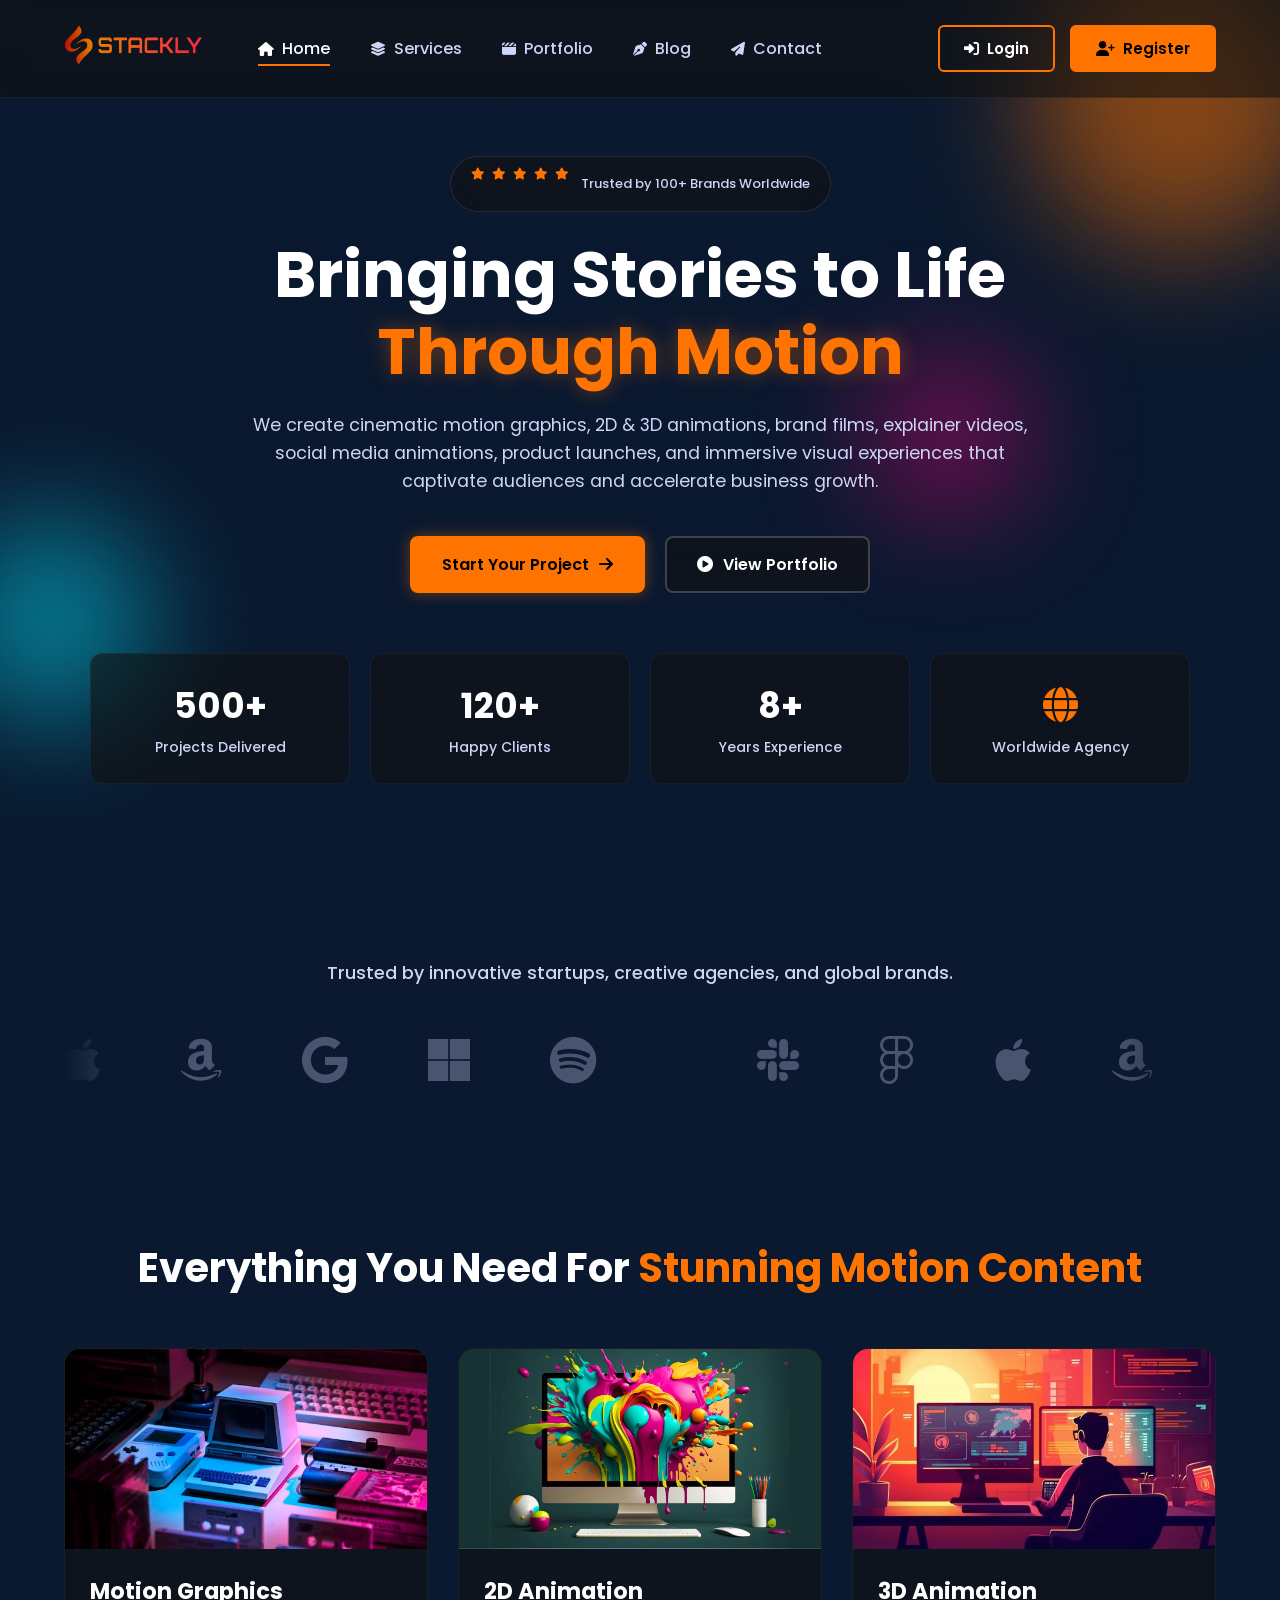
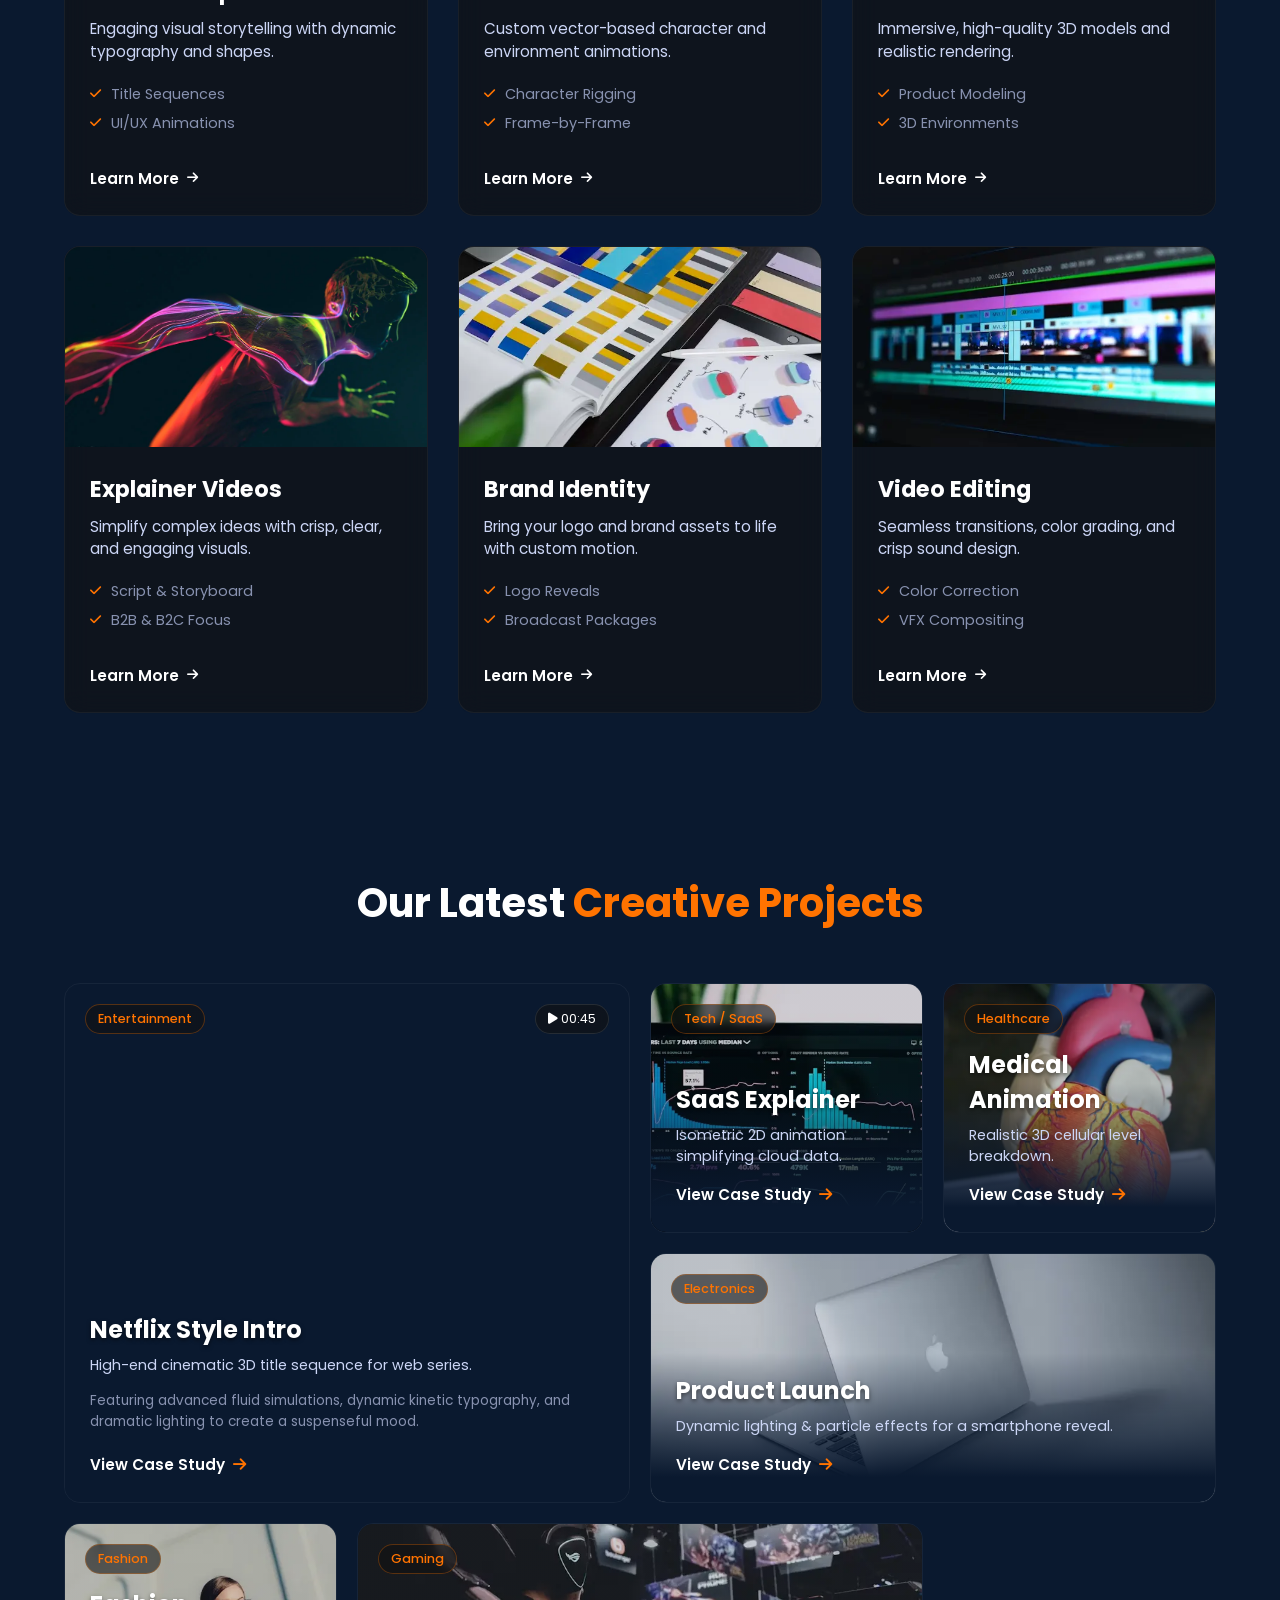
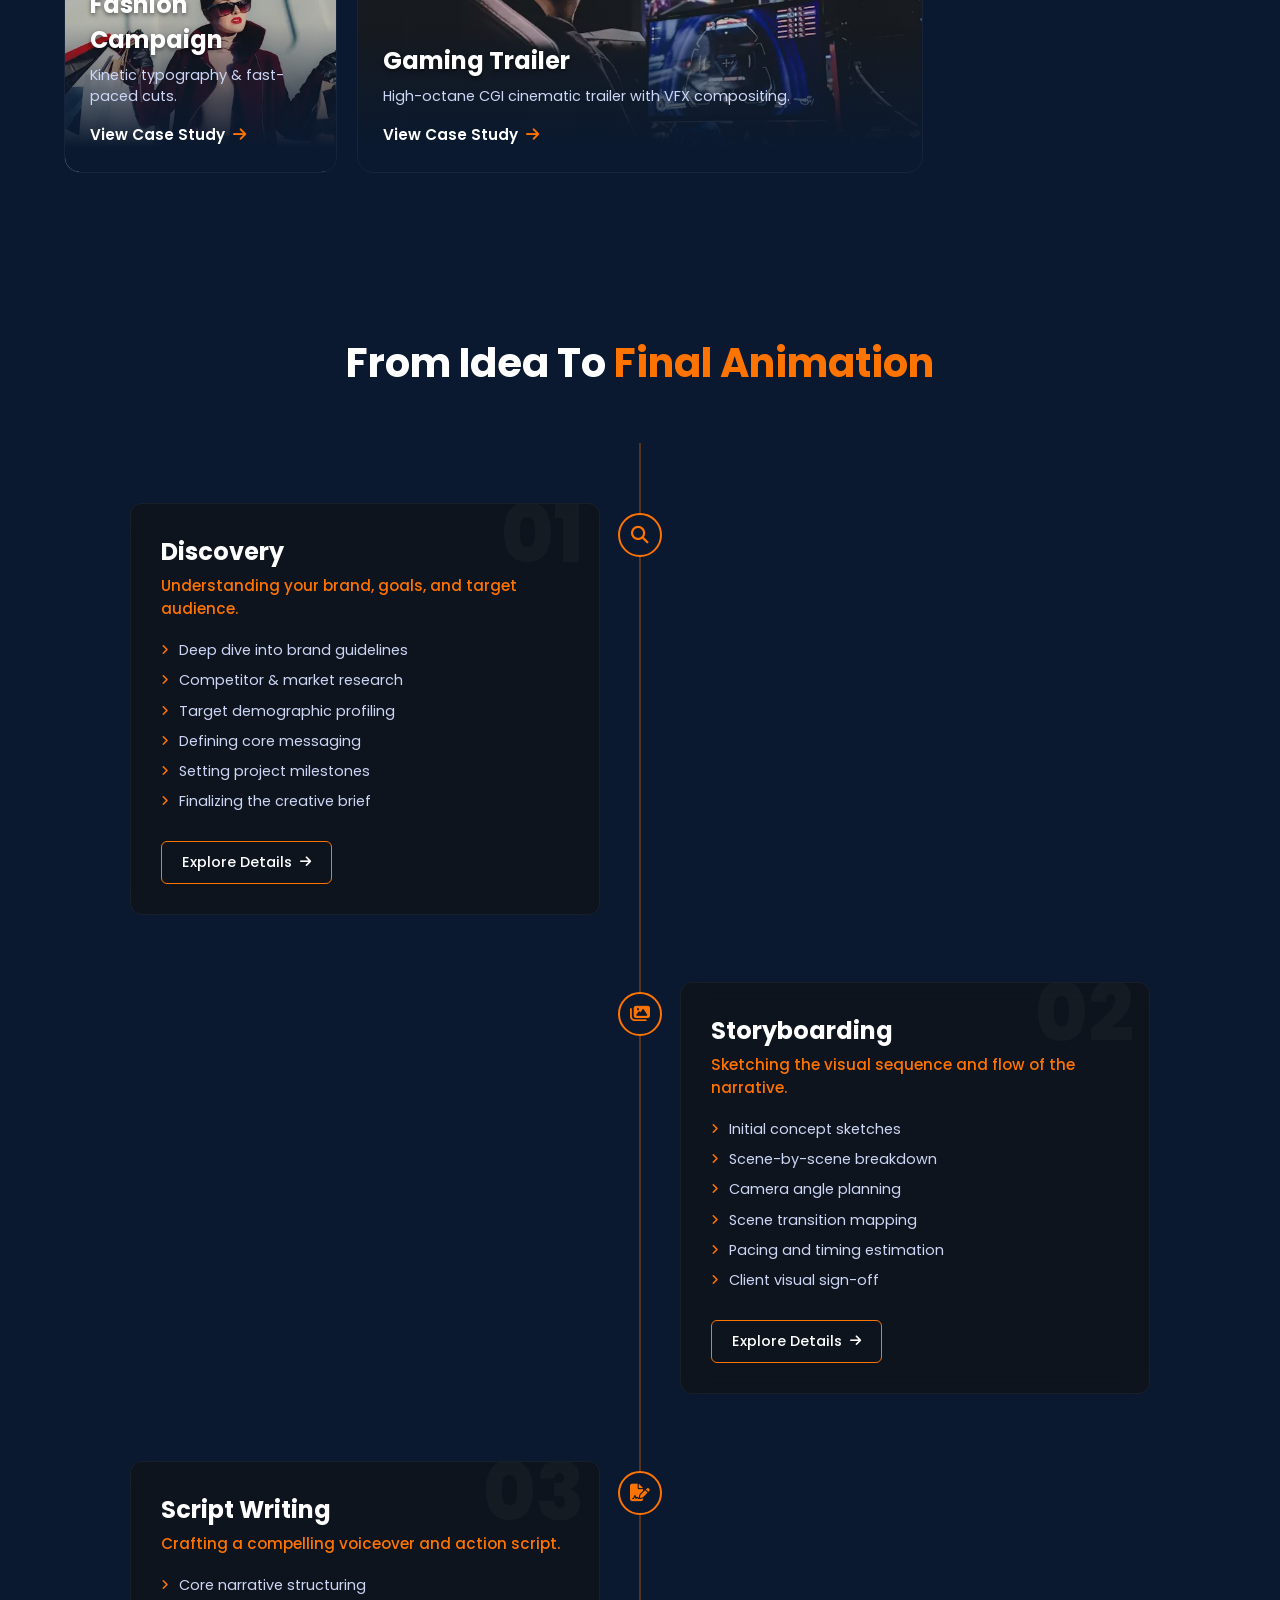
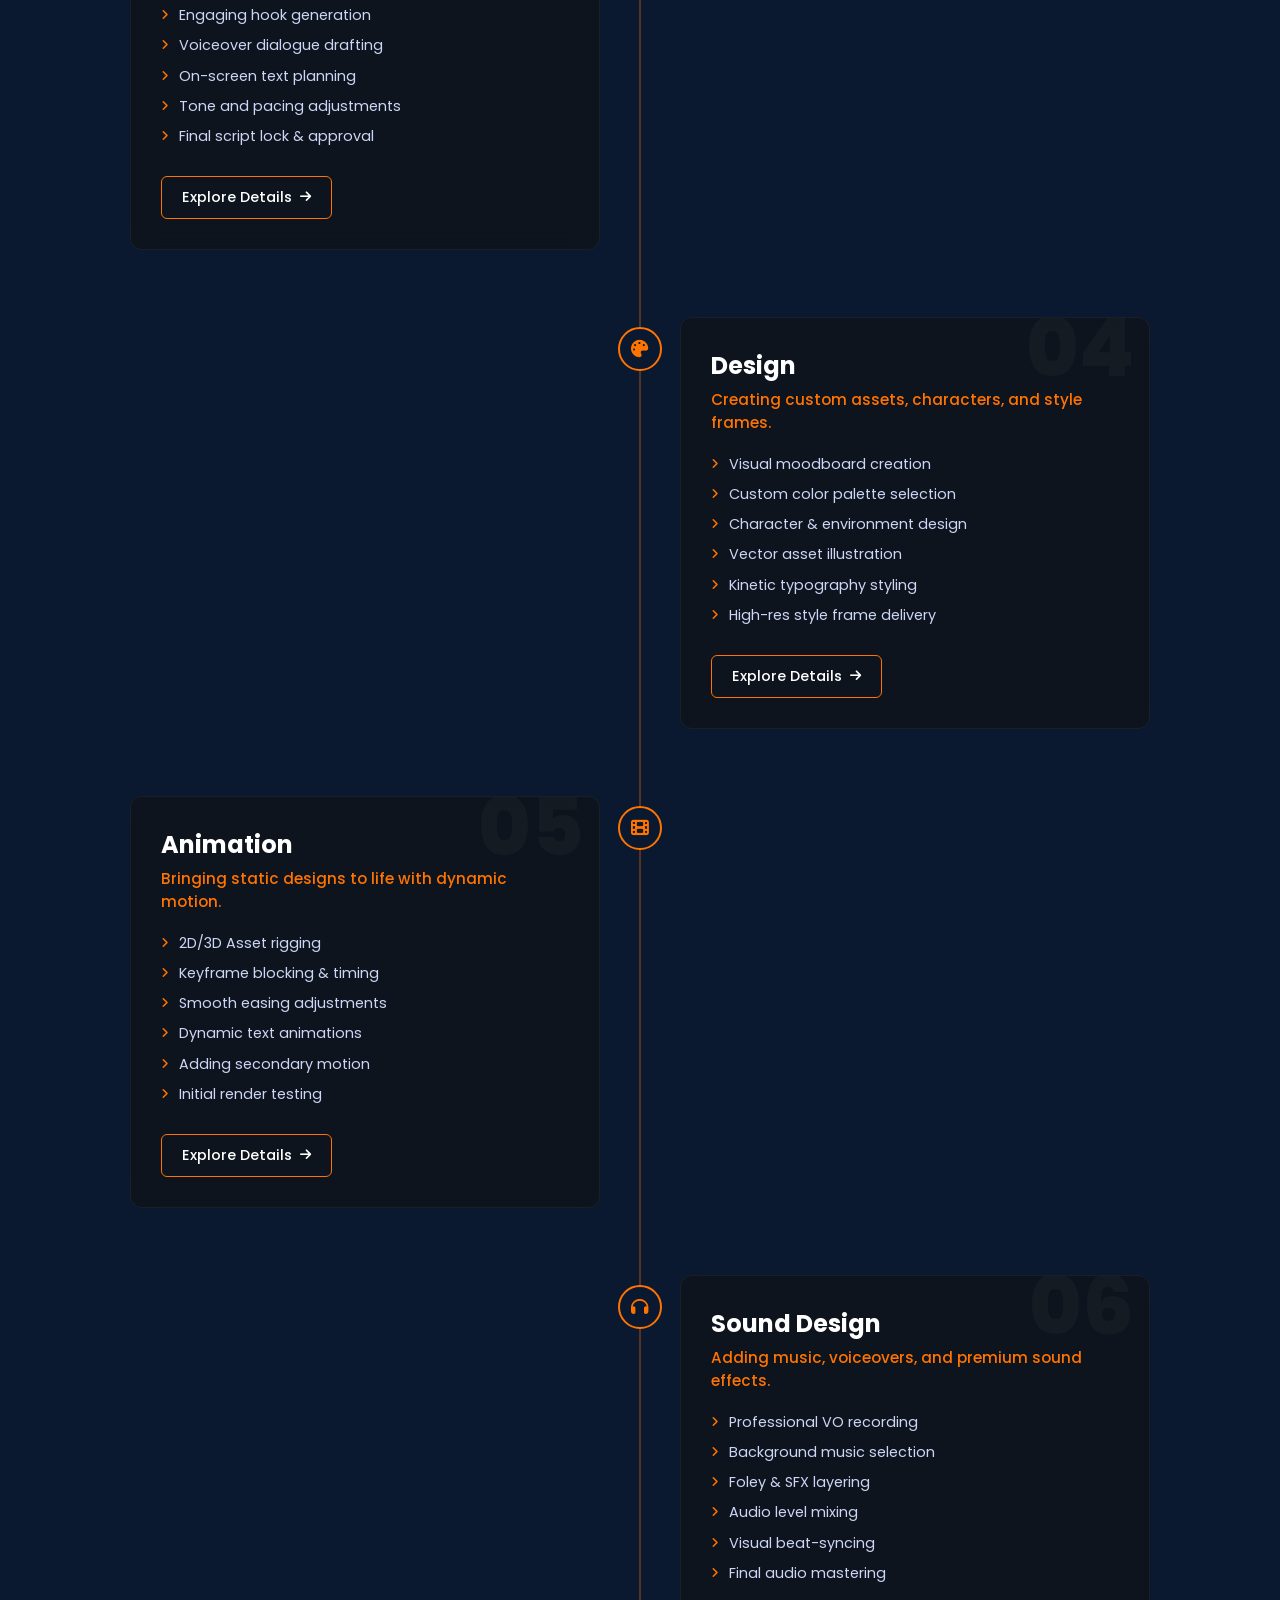
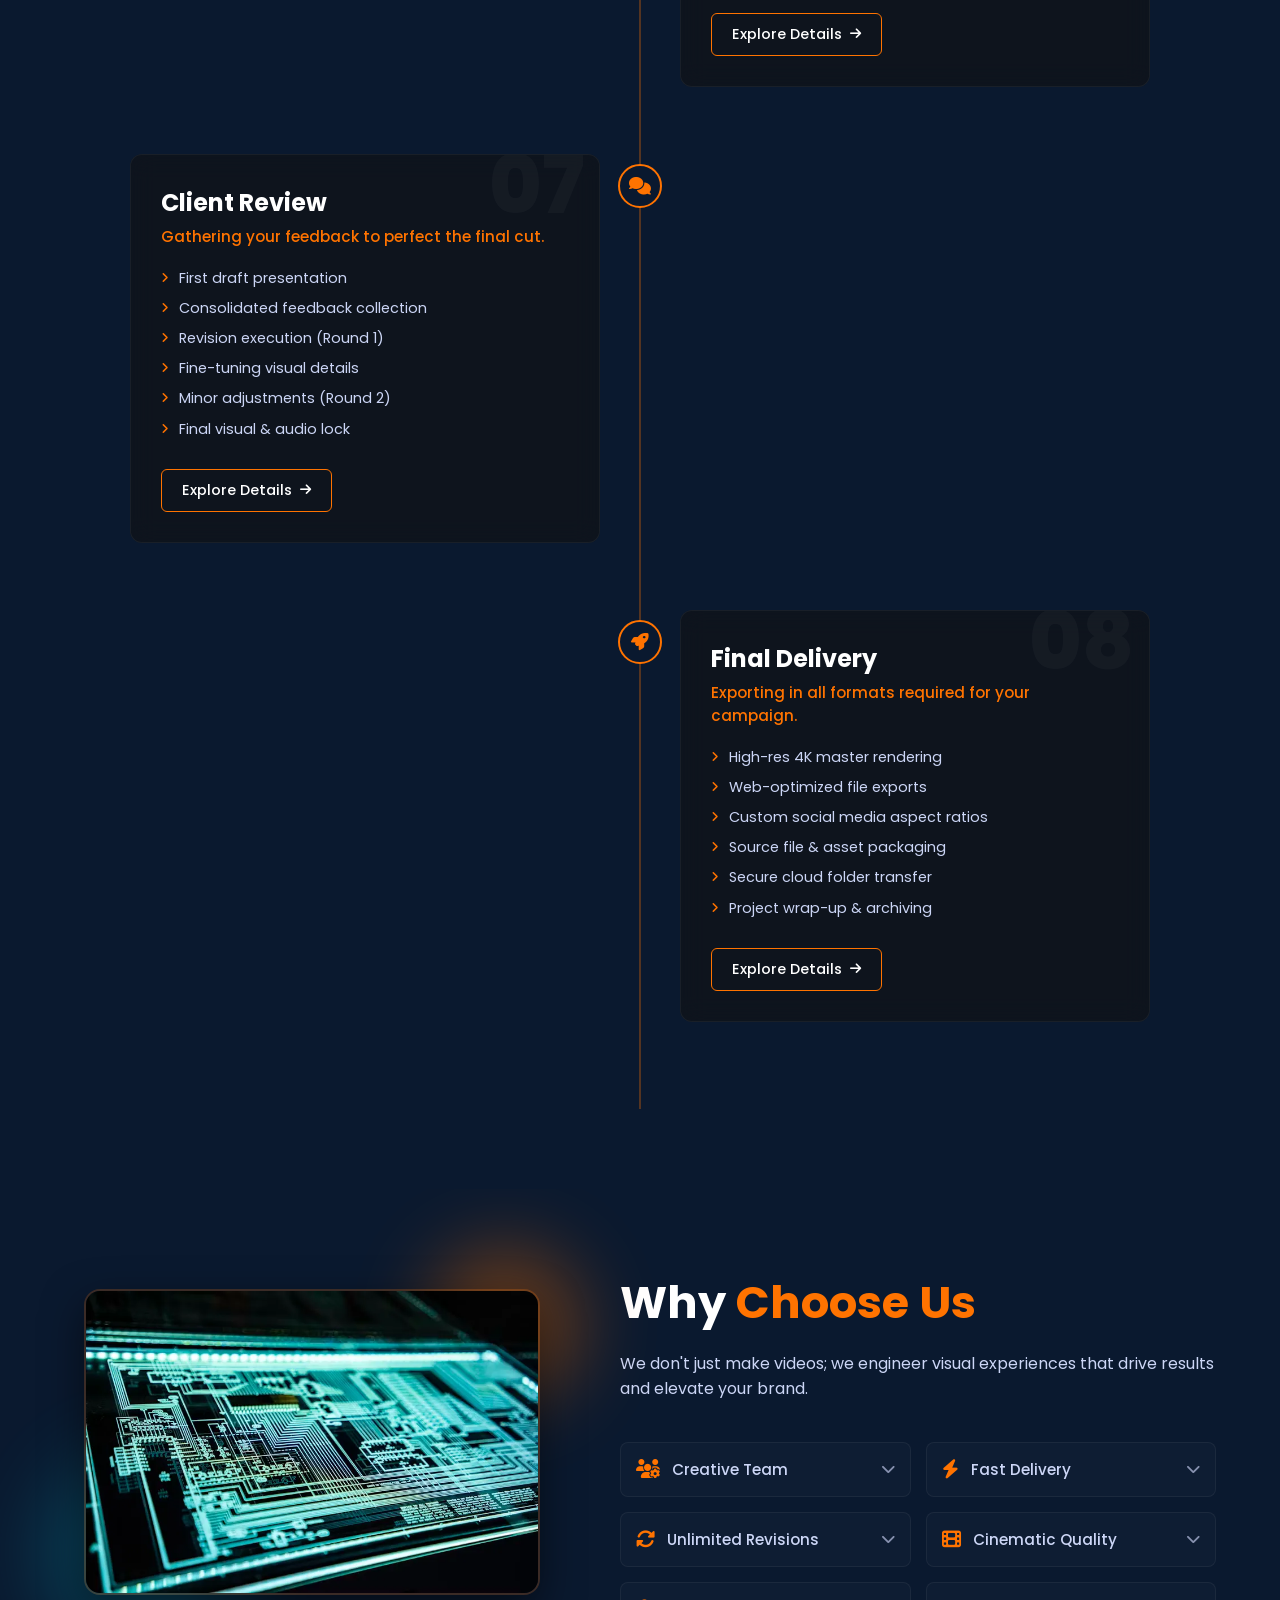
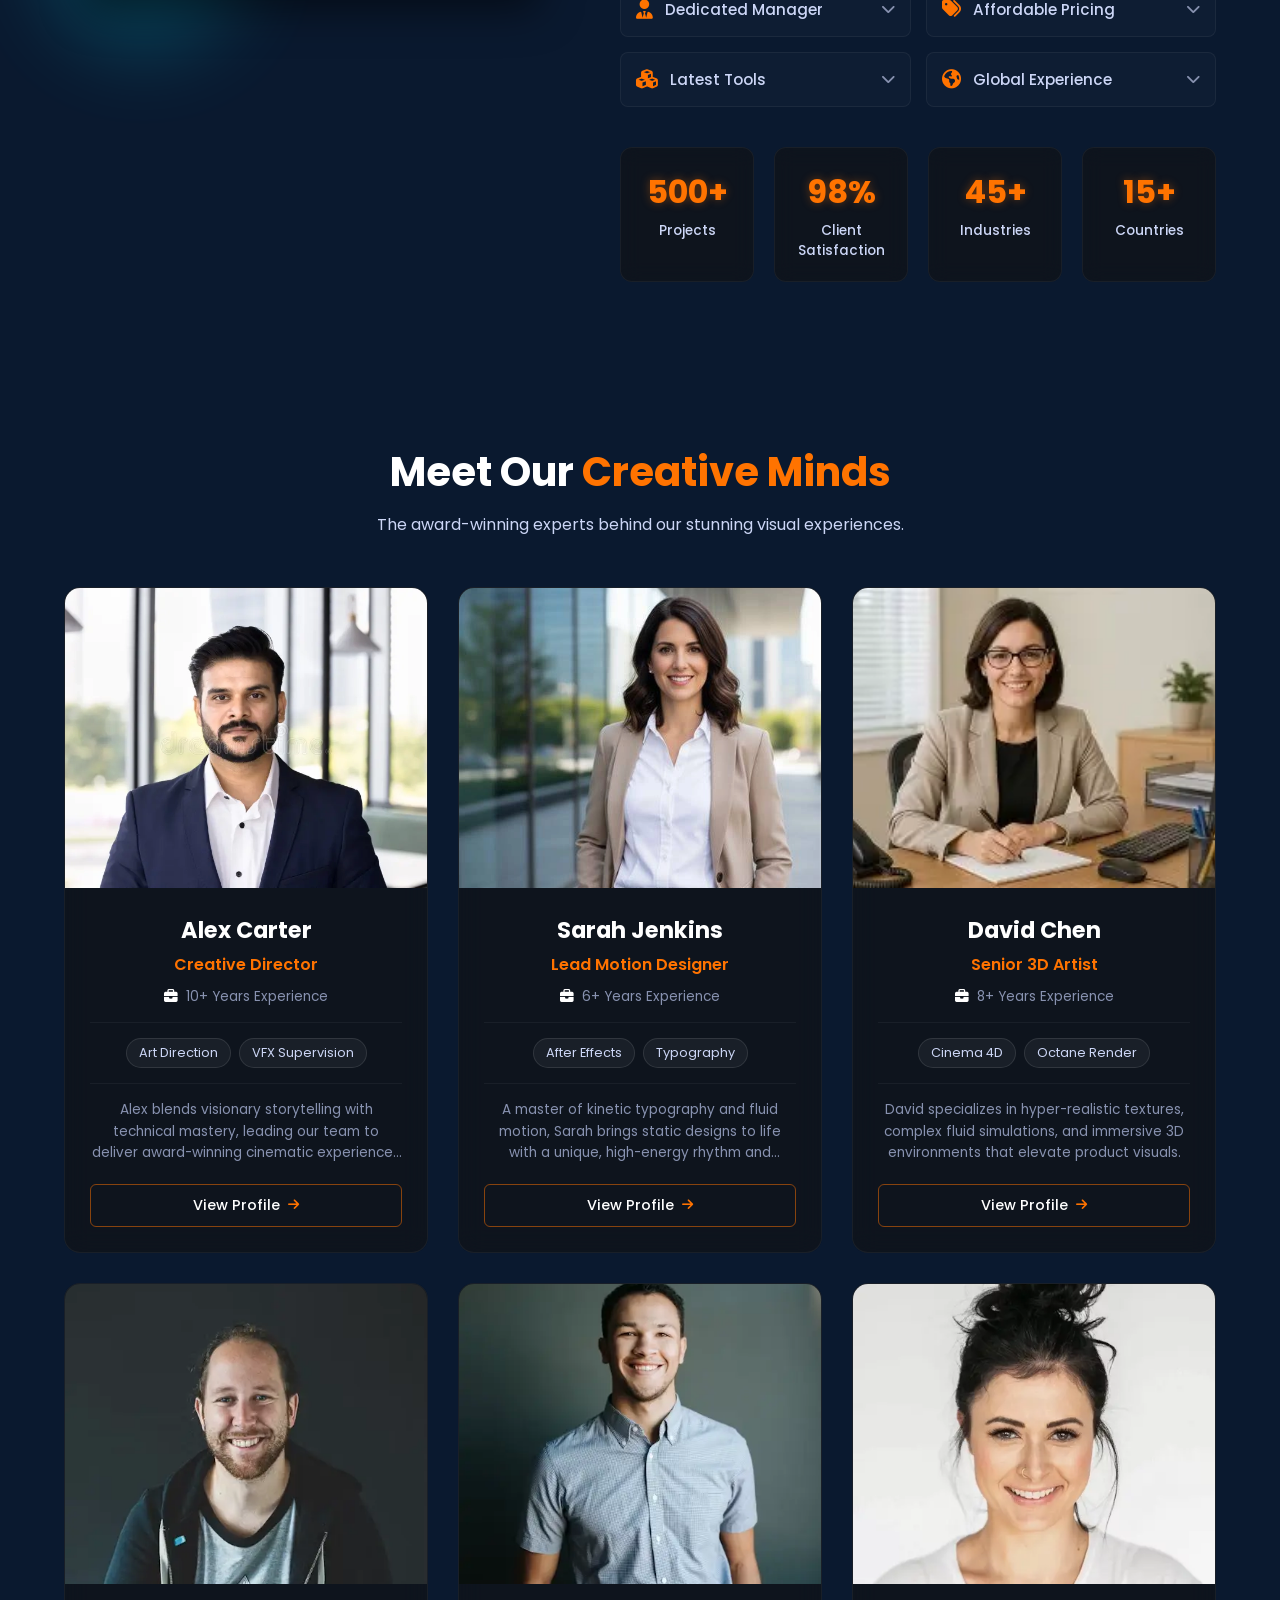
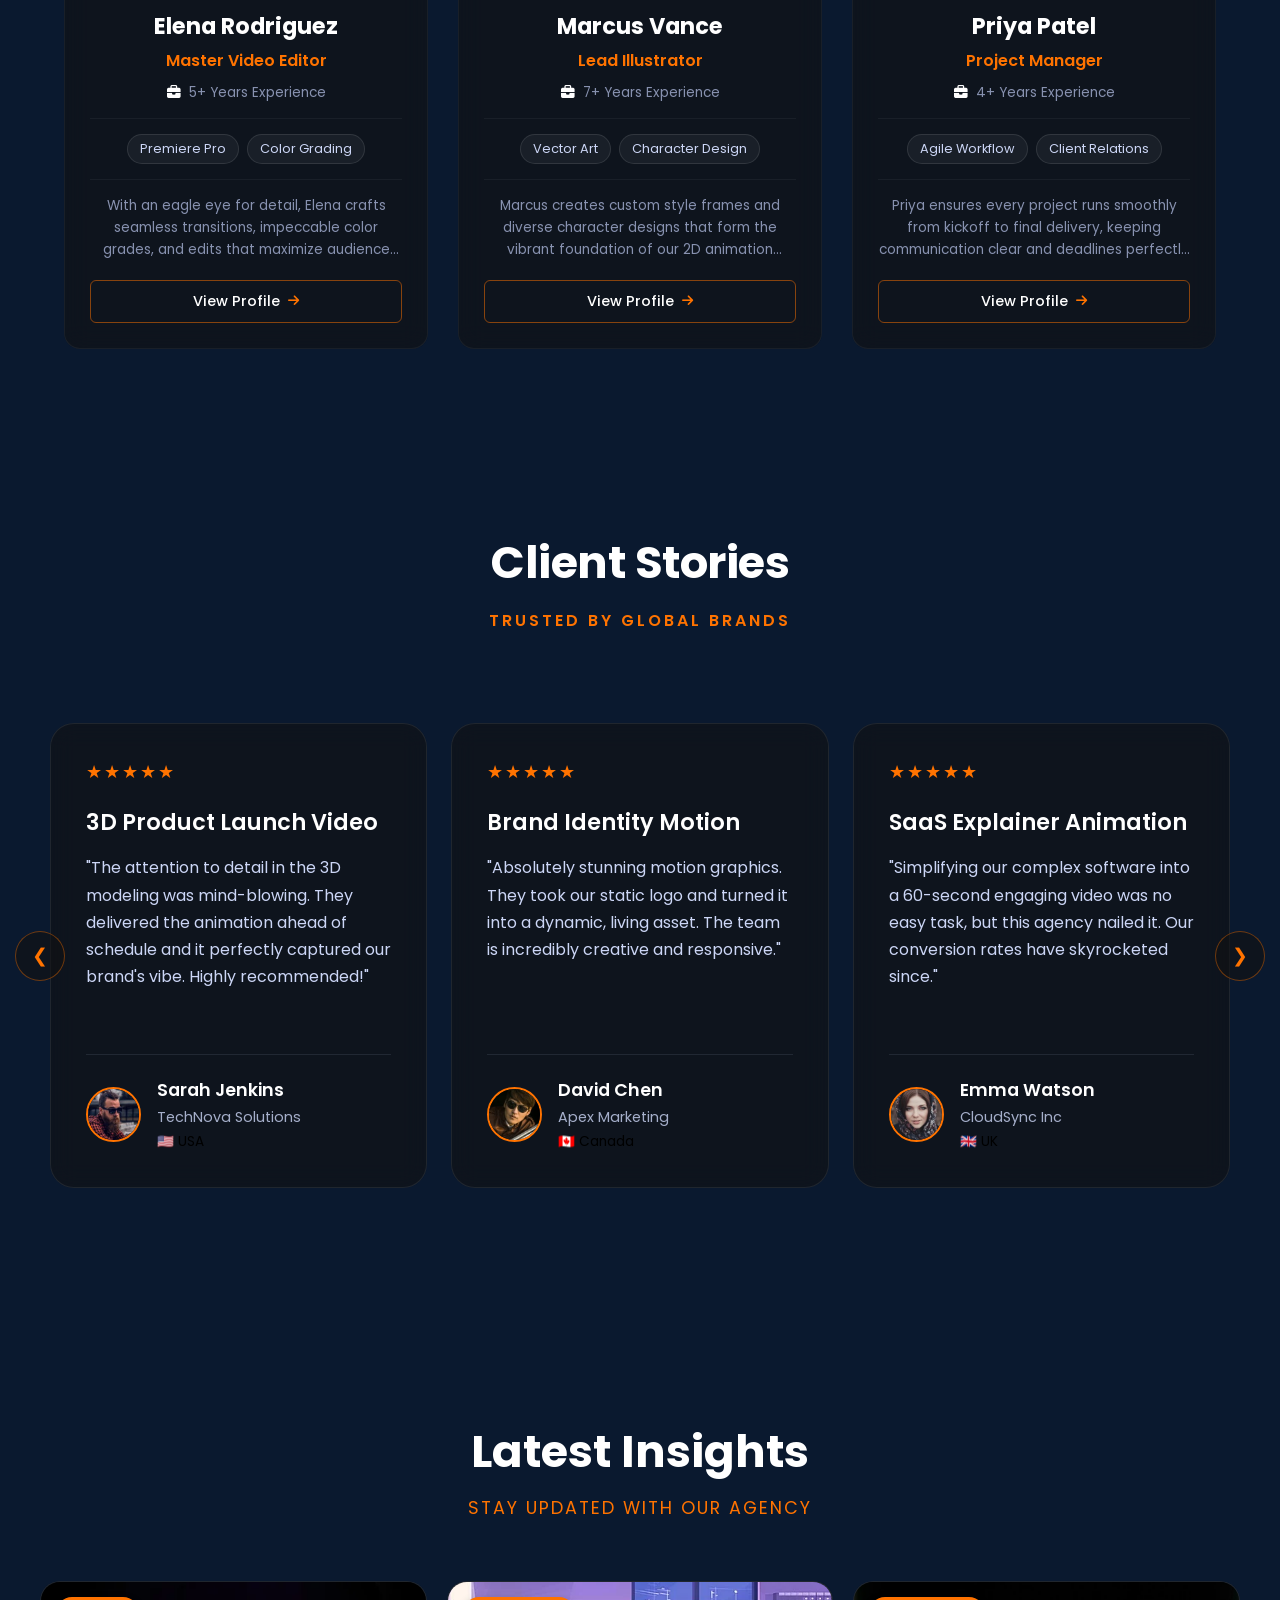
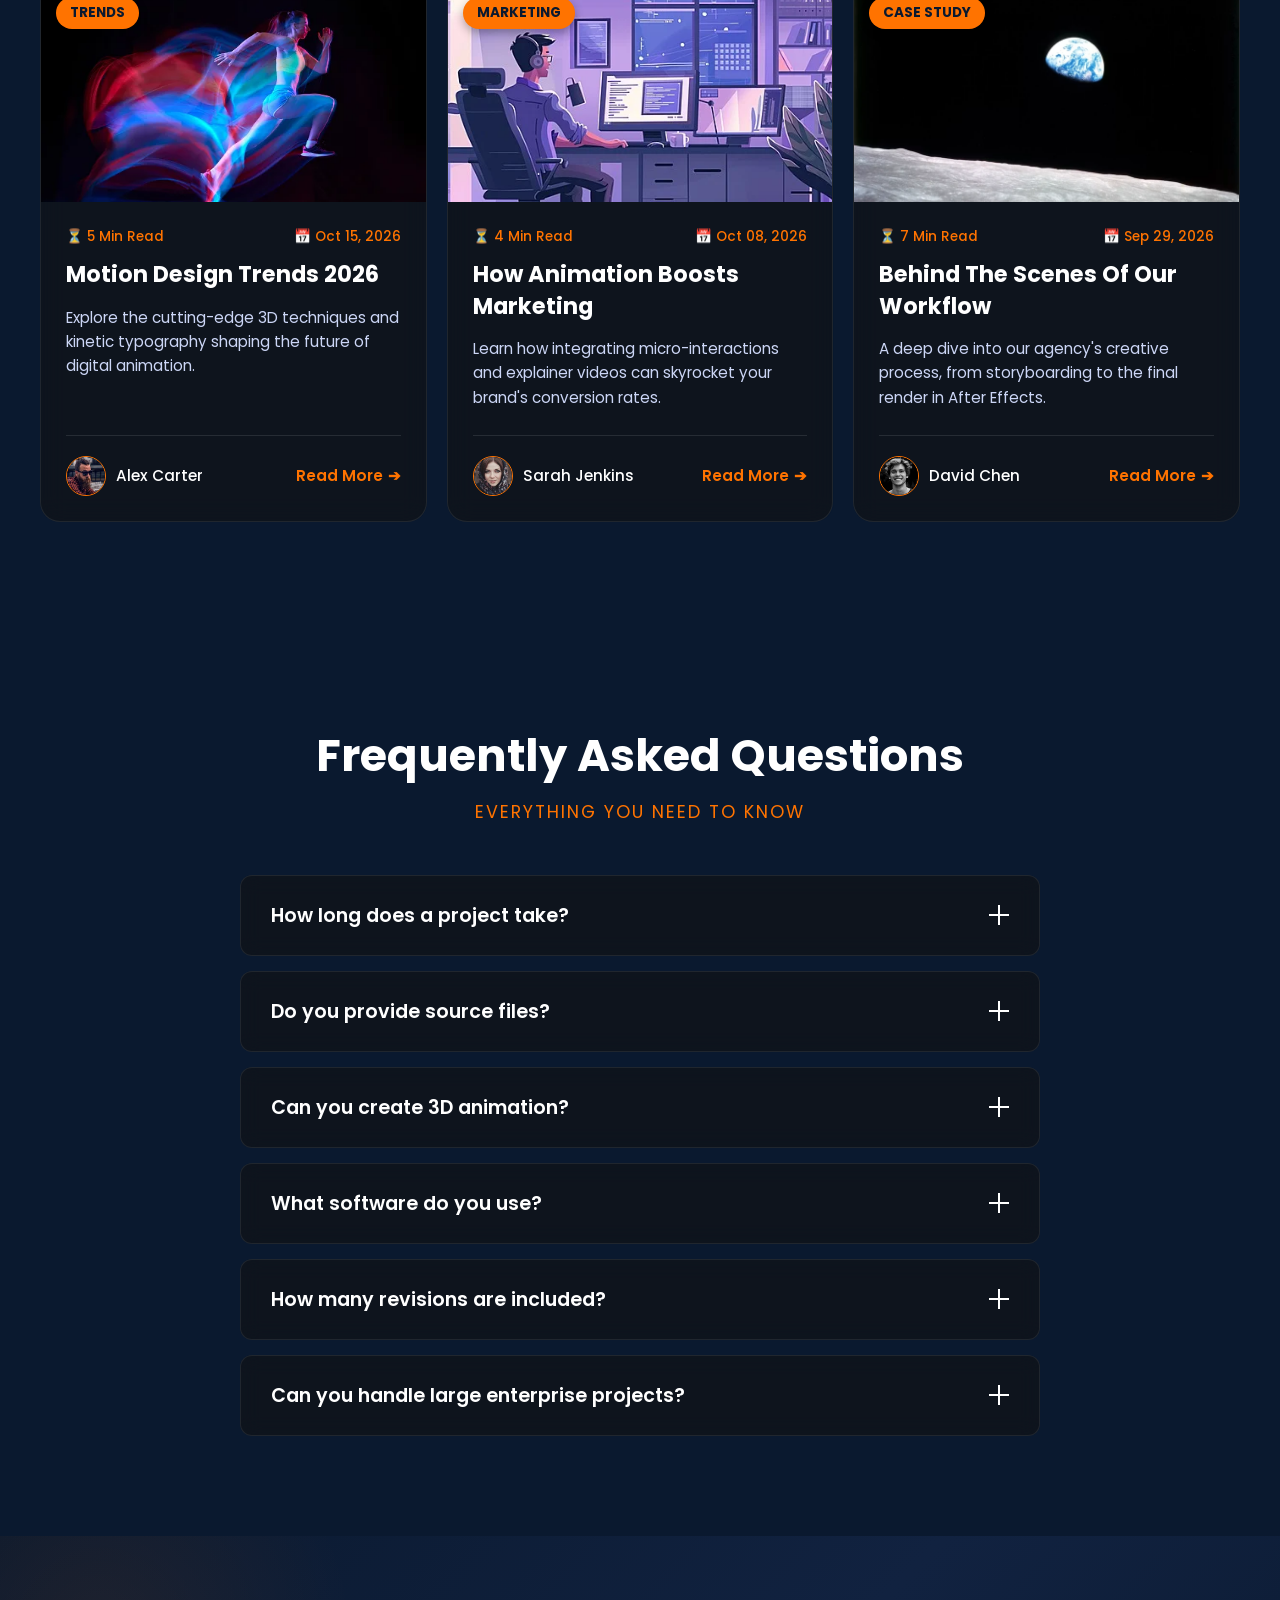
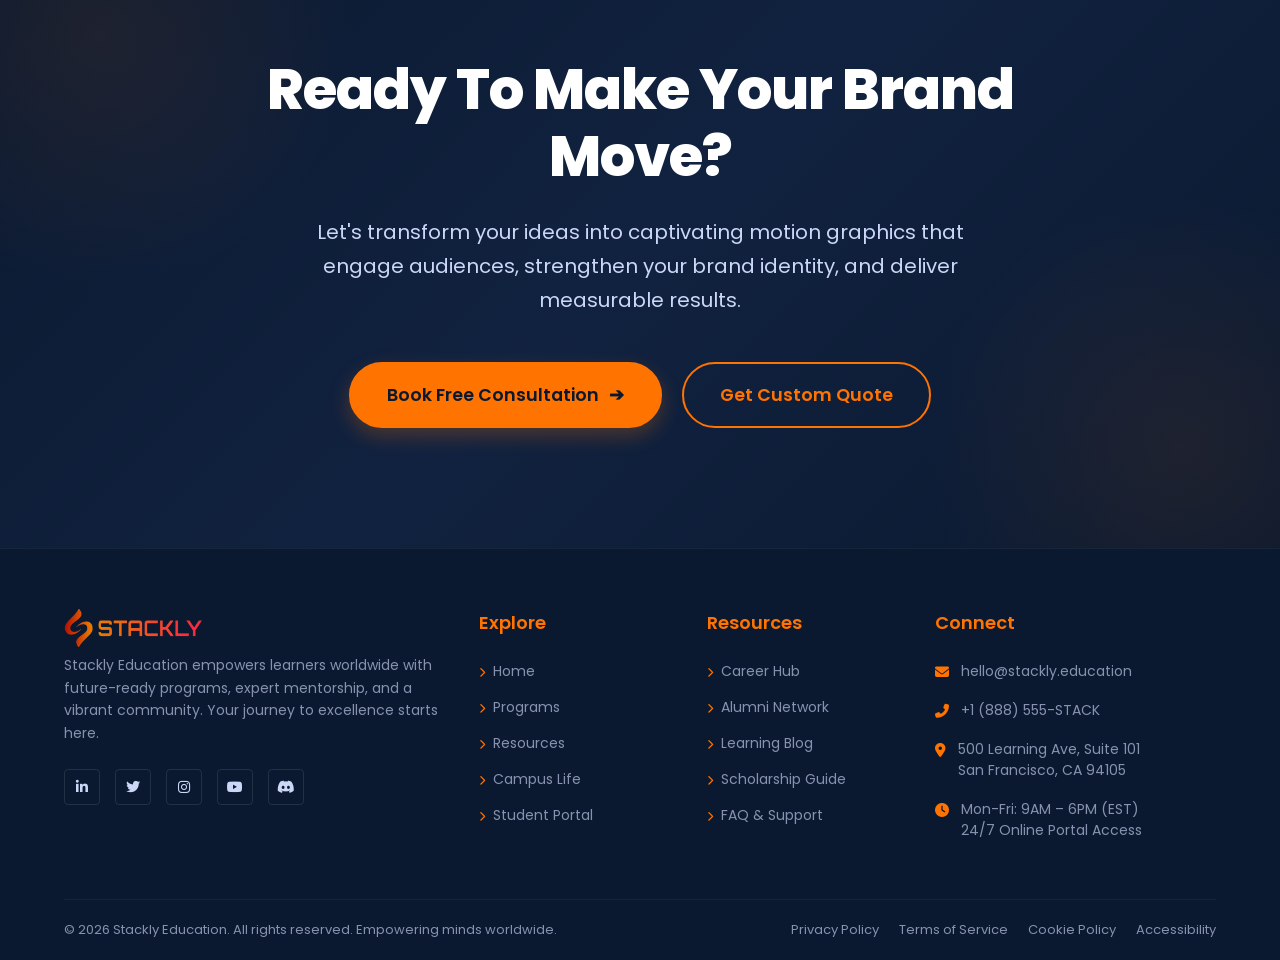
==== index.html @ 343e3be6 "Motion Graphics" ====
<!DOCTYPE html>
<html lang="en">

<head>
    <meta charset="UTF-8">
    <meta name="viewport" content="width=device-width, initial-scale=1.0">
    <title>Stackly - Home Page</title>
    <link rel="stylesheet" href="https://cdnjs.cloudflare.com/ajax/libs/font-awesome/6.5.2/css/all.min.css">
    <link rel="stylesheet" href="style.css">
    <link rel="stylesheet" href="common.css">
</head>

<body>

    <nav class="navbar" id="myNavbar">
        <div class="logo">
            <a href="index.html"><img src="./asset/stackly-logo (1).webp" alt="logo"></a>
        </div>

        <button class="hamburger" id="hamburger-btn">
            <i class="fas fa-bars"></i>
        </button>

        <ul class="nav-menu" id="nav-menu">
            <li><a href="index.html" class="nav-link active"><i class="fas fa-home"></i> Home</a></li>
            <li><a href="service.html" class="nav-link"><i class="fas fa-layer-group"></i> Services</a></li>
            <li><a href="" class="nav-link"><i class="fas fa-clapperboard"></i> Portfolio</a></li>
            <li><a href="" class="nav-link"><i class="fas fa-pen-nib"></i> Blog</a></li>
            <li><a href="" class="nav-link"><i class="fas fa-paper-plane"></i> Contact</a></li>

            <li class="mobile-actions">
                <a href="login.html" class="login-btn"><i class="fas fa-sign-in-alt"></i> Login</a>
                <a href="register.html" class="get-started-btn"><i class="fas fa-user-plus"></i> Register</a>
            </li>
        </ul>

        <div class="nav-actions">
            <a href="login.html" class="login-btn"><i class="fas fa-sign-in-alt"></i> Login</a>
            <a href="register.html" class="get-started-btn"><i class="fas fa-user-plus"></i> Register</a>
        </div>
    </nav>

    <section class="hero-section" id="home">
        <video autoplay loop muted playsinline class="hero-video">
            <source src="./asset/q1.mp4" type="video/mp4">
        </video>
        <div class="video-overlay"></div>

        <div class="floating-shape shape-1"></div>
        <div class="floating-shape shape-2"></div>
        <div class="floating-shape shape-3"></div>

        <div class="hero-content">
            <div class="rating-badge fade-in-up">
                <div class="stars">
                    <i class="fas fa-star"></i>
                    <i class="fas fa-star"></i>
                    <i class="fas fa-star"></i>
                    <i class="fas fa-star"></i>
                    <i class="fas fa-star"></i>
                </div>
                <span>Trusted by 100+ Brands Worldwide</span>
            </div>

            <h1 class="hero-title fade-in-up" style="animation-delay: 0.2s;">
                Bringing Stories to Life <br> <span class="highlight">Through Motion</span>
            </h1>

            <p class="hero-subtitle fade-in-up" style="animation-delay: 0.4s;">
                We create cinematic motion graphics, 2D & 3D animations, brand films, explainer videos, social media
                animations, product launches, and immersive visual experiences that captivate audiences and accelerate
                business growth.
            </p>

            <div class="hero-buttons fade-in-up" style="animation-delay: 0.6s;">
                <a href="#" class="btn-primary">Start Your Project <i class="fas fa-arrow-right"></i></a>
                <a href="#" class="btn-glass"><i class="fas fa-play-circle"></i> View Portfolio</a>
            </div>
        </div>

        <div class="hero-stats fade-in-up" style="animation-delay: 0.8s;">
            <div class="stat-card">
                <h3>500+</h3>
                <p>Projects Delivered</p>
            </div>
            <div class="stat-card">
                <h3>120+</h3>
                <p>Happy Clients</p>
            </div>
            <div class="stat-card">
                <h3>8+</h3>
                <p>Years Experience</p>
            </div>
            <div class="stat-card">
                <h3><i class="fas fa-globe"></i></h3>
                <p>Worldwide Agency</p>
            </div>
        </div>

    </section>

    <section class="brands-section fade-in-up">
        <h3 class="brands-heading">Trusted by innovative startups, creative agencies, and global brands.</h3>
        <div class="marquee-container">
            <div class="marquee-track">

                <div class="brand-logo"><i class="fab fa-apple"></i></div>
                <div class="brand-logo"><i class="fab fa-amazon"></i></div>
                <div class="brand-logo"><i class="fab fa-google"></i></div>
                <div class="brand-logo"><i class="fab fa-microsoft"></i></div>
                <div class="brand-logo"><i class="fab fa-spotify"></i></div>
                <div class="brand-logo"><i class="fab fa-netflix"></i></div>
                <div class="brand-logo"><i class="fab fa-slack"></i></div>
                <div class="brand-logo"><i class="fab fa-figma"></i></div>

                <div class="brand-logo"><i class="fab fa-apple"></i></div>
                <div class="brand-logo"><i class="fab fa-amazon"></i></div>
                <div class="brand-logo"><i class="fab fa-google"></i></div>
                <div class="brand-logo"><i class="fab fa-microsoft"></i></div>
                <div class="brand-logo"><i class="fab fa-spotify"></i></div>
                <div class="brand-logo"><i class="fab fa-netflix"></i></div>
                <div class="brand-logo"><i class="fab fa-slack"></i></div>
                <div class="brand-logo"><i class="fab fa-figma"></i></div>
            </div>
        </div>
    </section>

    <section class="services-section fade-in-up">
        <div class="section-header">
            <h2>Everything You Need For <span class="highlight">Stunning Motion Content</span></h2>
        </div>

        <div class="services-grid">

            <div class="service-card">
                <div class="card-image">
                    <img src="./asset/a1.webp" alt="Motion Graphics">
                </div>
                <div class="card-content">
                    <h3>Motion Graphics</h3>
                    <p>Engaging visual storytelling with dynamic typography and shapes.</p>
                    <ul class="features-list">
                        <li><i class="fas fa-check"></i> Title Sequences</li>
                        <li><i class="fas fa-check"></i> UI/UX Animations</li>
                    </ul>
                    <a href="#" class="learn-more">Learn More <i class="fas fa-arrow-right"></i></a>
                </div>
            </div>

            <div class="service-card">
                <div class="card-image">
                    <img src="./asset/a2.webp" alt="2D Animation">
                </div>
                <div class="card-content">
                    <h3>2D Animation</h3>
                    <p>Custom vector-based character and environment animations.</p>
                    <ul class="features-list">
                        <li><i class="fas fa-check"></i> Character Rigging</li>
                        <li><i class="fas fa-check"></i> Frame-by-Frame</li>
                    </ul>
                    <a href="#" class="learn-more">Learn More <i class="fas fa-arrow-right"></i></a>
                </div>
            </div>

            <div class="service-card">
                <div class="card-image">
                    <img src="./asset/a4.webp" alt="3D Animation">
                </div>
                <div class="card-content">
                    <h3>3D Animation</h3>
                    <p>Immersive, high-quality 3D models and realistic rendering.</p>
                    <ul class="features-list">
                        <li><i class="fas fa-check"></i> Product Modeling</li>
                        <li><i class="fas fa-check"></i> 3D Environments</li>
                    </ul>
                    <a href="#" class="learn-more">Learn More <i class="fas fa-arrow-right"></i></a>
                </div>
            </div>

            <div class="service-card">
                <div class="card-image">
                    <img src="./asset/a10.webp" alt="Explainer Videos">
                </div>
                <div class="card-content">
                    <h3>Explainer Videos</h3>
                    <p>Simplify complex ideas with crisp, clear, and engaging visuals.</p>
                    <ul class="features-list">
                        <li><i class="fas fa-check"></i> Script & Storyboard</li>
                        <li><i class="fas fa-check"></i> B2B & B2C Focus</li>
                    </ul>
                    <a href="#" class="learn-more">Learn More <i class="fas fa-arrow-right"></i></a>
                </div>
            </div>

            <div class="service-card">
                <div class="card-image">
                    <img src="./asset/a12.webp" alt="Brand Identity">
                </div>
                <div class="card-content">
                    <h3>Brand Identity</h3>
                    <p>Bring your logo and brand assets to life with custom motion.</p>
                    <ul class="features-list">
                        <li><i class="fas fa-check"></i> Logo Reveals</li>
                        <li><i class="fas fa-check"></i> Broadcast Packages</li>
                    </ul>
                    <a href="#" class="learn-more">Learn More <i class="fas fa-arrow-right"></i></a>
                </div>
            </div>

            <div class="service-card">
                <div class="card-image">
                    <img src="./asset/a13.webp" alt="Video Editing">
                </div>
                <div class="card-content">
                    <h3>Video Editing</h3>
                    <p>Seamless transitions, color grading, and crisp sound design.</p>
                    <ul class="features-list">
                        <li><i class="fas fa-check"></i> Color Correction</li>
                        <li><i class="fas fa-check"></i> VFX Compositing</li>
                    </ul>
                    <a href="#" class="learn-more">Learn More <i class="fas fa-arrow-right"></i></a>
                </div>
            </div>
        </div>
    </section>



    <section class="portfolio-section fade-in-up">
        <div class="section-header">
            <h2>Our Latest <span class="highlight">Creative Projects</span></h2>
        </div>

        <div class="bento-grid">
            <div class="bento-card card-large">
                <video autoplay loop muted playsinline class="bento-bg">
                    <source src="./asset/q2.mp4" type="video/mp4">
                </video>

                <div class="bento-overlay"></div>
                <div class="bento-badges">
                    <span class="badge industry">Entertainment</span>
                    <span class="badge duration"><i class="fas fa-play"></i> 00:45</span>
                </div>
                <div class="bento-content">
                    <h3>Netflix Style Intro</h3>
                    <p>High-end cinematic 3D title sequence for web series.</p>

                    <p class="extra-text">Featuring advanced fluid simulations, dynamic kinetic typography, and dramatic
                        lighting to create a suspenseful mood.</p>

                    <a href="#" class="view-case">View Case Study <i class="fas fa-arrow-right"></i></a>
                </div>
            </div>

            <div class="bento-card card-standard">
                <img src="./asset/a14.webp" class="bento-bg" alt="SaaS Explainer">
                <div class="bento-overlay"></div>
                <div class="bento-badges">
                    <span class="badge industry">Tech / SaaS</span>
                </div>
                <div class="bento-content">
                    <h3>SaaS Explainer</h3>
                    <p>Isometric 2D animation simplifying cloud data.</p>
                    <a href="#" class="view-case">View Case Study <i class="fas fa-arrow-right"></i></a>
                </div>
            </div>

            <div class="bento-card card-standard">
                <img src="./asset/a15.webp" class="bento-bg" alt="Medical Animation">
                <div class="bento-overlay"></div>
                <div class="bento-badges">
                    <span class="badge industry">Healthcare</span>
                </div>
                <div class="bento-content">
                    <h3>Medical Animation</h3>
                    <p>Realistic 3D cellular level breakdown.</p>
                    <a href="#" class="view-case">View Case Study <i class="fas fa-arrow-right"></i></a>
                </div>
            </div>

            <div class="bento-card card-wide">
                <img src="./asset/a16.webp" class="bento-bg" alt="Product Launch">
                <div class="bento-overlay"></div>
                <div class="bento-badges">
                    <span class="badge industry">Electronics</span>
                </div>
                <div class="bento-content">
                    <h3>Product Launch</h3>
                    <p>Dynamic lighting & particle effects for a smartphone reveal.</p>
                    <a href="#" class="view-case">View Case Study <i class="fas fa-arrow-right"></i></a>
                </div>
            </div>

            <div class="bento-card card-standard">
                <img src="./asset/a17.webp" class="bento-bg" alt="Fashion">
                <div class="bento-overlay"></div>
                <div class="bento-badges">
                    <span class="badge industry">Fashion</span>
                </div>
                <div class="bento-content">
                    <h3>Fashion Campaign</h3>
                    <p>Kinetic typography & fast-paced cuts.</p>
                    <a href="#" class="view-case">View Case Study <i class="fas fa-arrow-right"></i></a>
                </div>
            </div>

            <div class="bento-card card-wide">
                <img src="./asset/a18.webp" class="bento-bg" alt="Gaming Trailer">
                <div class="bento-overlay"></div>
                <div class="bento-badges">
                    <span class="badge industry">Gaming</span>
                </div>
                <div class="bento-content">
                    <h3>Gaming Trailer</h3>
                    <p>High-octane CGI cinematic trailer with VFX compositing.</p>
                    <a href="#" class="view-case">View Case Study <i class="fas fa-arrow-right"></i></a>
                </div>
            </div>
        </div>
    </section>


    <section class="process-section fade-in-up">
        <div class="section-header">
            <h2>From Idea To <span class="highlight">Final Animation</span></h2>
        </div>

        <div class="timeline-container">

            <div class="timeline-item">
                <div class="timeline-dot"><i class="fas fa-search"></i></div>
                <div class="timeline-content">
                    <span class="step-num">01</span>
                    <h3>Discovery</h3>
                    <p class="step-desc">Understanding your brand, goals, and target audience.</p>
                    <ul class="process-list">
                        <li><i class="fas fa-angle-right"></i> Deep dive into brand guidelines</li>
                        <li><i class="fas fa-angle-right"></i> Competitor & market research</li>
                        <li><i class="fas fa-angle-right"></i> Target demographic profiling</li>
                        <li><i class="fas fa-angle-right"></i> Defining core messaging</li>
                        <li><i class="fas fa-angle-right"></i> Setting project milestones</li>
                        <li><i class="fas fa-angle-right"></i> Finalizing the creative brief</li>
                    </ul>
                    <a href="#" class="btn-timeline">Explore Details <i class="fas fa-arrow-right"></i></a>
                </div>
            </div>

            <div class="timeline-item">
                <div class="timeline-dot"><i class="fas fa-images"></i></div>
                <div class="timeline-content">
                    <span class="step-num">02</span>
                    <h3>Storyboarding</h3>
                    <p class="step-desc">Sketching the visual sequence and flow of the narrative.</p>
                    <ul class="process-list">
                        <li><i class="fas fa-angle-right"></i> Initial concept sketches</li>
                        <li><i class="fas fa-angle-right"></i> Scene-by-scene breakdown</li>
                        <li><i class="fas fa-angle-right"></i> Camera angle planning</li>
                        <li><i class="fas fa-angle-right"></i> Scene transition mapping</li>
                        <li><i class="fas fa-angle-right"></i> Pacing and timing estimation</li>
                        <li><i class="fas fa-angle-right"></i> Client visual sign-off</li>
                    </ul>
                    <a href="#" class="btn-timeline">Explore Details <i class="fas fa-arrow-right"></i></a>
                </div>
            </div>

            <div class="timeline-item">
                <div class="timeline-dot"><i class="fas fa-file-signature"></i></div>
                <div class="timeline-content">
                    <span class="step-num">03</span>
                    <h3>Script Writing</h3>
                    <p class="step-desc">Crafting a compelling voiceover and action script.</p>
                    <ul class="process-list">
                        <li><i class="fas fa-angle-right"></i> Core narrative structuring</li>
                        <li><i class="fas fa-angle-right"></i> Engaging hook generation</li>
                        <li><i class="fas fa-angle-right"></i> Voiceover dialogue drafting</li>
                        <li><i class="fas fa-angle-right"></i> On-screen text planning</li>
                        <li><i class="fas fa-angle-right"></i> Tone and pacing adjustments</li>
                        <li><i class="fas fa-angle-right"></i> Final script lock & approval</li>
                    </ul>
                    <a href="#" class="btn-timeline">Explore Details <i class="fas fa-arrow-right"></i></a>
                </div>
            </div>

            <div class="timeline-item">
                <div class="timeline-dot"><i class="fas fa-palette"></i></div>
                <div class="timeline-content">
                    <span class="step-num">04</span>
                    <h3>Design</h3>
                    <p class="step-desc">Creating custom assets, characters, and style frames.</p>
                    <ul class="process-list">
                        <li><i class="fas fa-angle-right"></i> Visual moodboard creation</li>
                        <li><i class="fas fa-angle-right"></i> Custom color palette selection</li>
                        <li><i class="fas fa-angle-right"></i> Character & environment design</li>
                        <li><i class="fas fa-angle-right"></i> Vector asset illustration</li>
                        <li><i class="fas fa-angle-right"></i> Kinetic typography styling</li>
                        <li><i class="fas fa-angle-right"></i> High-res style frame delivery</li>
                    </ul>
                    <a href="#" class="btn-timeline">Explore Details <i class="fas fa-arrow-right"></i></a>
                </div>
            </div>

            <div class="timeline-item">
                <div class="timeline-dot"><i class="fas fa-film"></i></div>
                <div class="timeline-content">
                    <span class="step-num">05</span>
                    <h3>Animation</h3>
                    <p class="step-desc">Bringing static designs to life with dynamic motion.</p>
                    <ul class="process-list">
                        <li><i class="fas fa-angle-right"></i> 2D/3D Asset rigging</li>
                        <li><i class="fas fa-angle-right"></i> Keyframe blocking & timing</li>
                        <li><i class="fas fa-angle-right"></i> Smooth easing adjustments</li>
                        <li><i class="fas fa-angle-right"></i> Dynamic text animations</li>
                        <li><i class="fas fa-angle-right"></i> Adding secondary motion</li>
                        <li><i class="fas fa-angle-right"></i> Initial render testing</li>
                    </ul>
                    <a href="#" class="btn-timeline">Explore Details <i class="fas fa-arrow-right"></i></a>
                </div>
            </div>

            <div class="timeline-item">
                <div class="timeline-dot"><i class="fas fa-headphones"></i></div>
                <div class="timeline-content">
                    <span class="step-num">06</span>
                    <h3>Sound Design</h3>
                    <p class="step-desc">Adding music, voiceovers, and premium sound effects.</p>
                    <ul class="process-list">
                        <li><i class="fas fa-angle-right"></i> Professional VO recording</li>
                        <li><i class="fas fa-angle-right"></i> Background music selection</li>
                        <li><i class="fas fa-angle-right"></i> Foley & SFX layering</li>
                        <li><i class="fas fa-angle-right"></i> Audio level mixing</li>
                        <li><i class="fas fa-angle-right"></i> Visual beat-syncing</li>
                        <li><i class="fas fa-angle-right"></i> Final audio mastering</li>
                    </ul>
                    <a href="#" class="btn-timeline">Explore Details <i class="fas fa-arrow-right"></i></a>
                </div>
            </div>

            <div class="timeline-item">
                <div class="timeline-dot"><i class="fas fa-comments"></i></div>
                <div class="timeline-content">
                    <span class="step-num">07</span>
                    <h3>Client Review</h3>
                    <p class="step-desc">Gathering your feedback to perfect the final cut.</p>
                    <ul class="process-list">
                        <li><i class="fas fa-angle-right"></i> First draft presentation</li>
                        <li><i class="fas fa-angle-right"></i> Consolidated feedback collection</li>
                        <li><i class="fas fa-angle-right"></i> Revision execution (Round 1)</li>
                        <li><i class="fas fa-angle-right"></i> Fine-tuning visual details</li>
                        <li><i class="fas fa-angle-right"></i> Minor adjustments (Round 2)</li>
                        <li><i class="fas fa-angle-right"></i> Final visual & audio lock</li>
                    </ul>
                    <a href="#" class="btn-timeline">Explore Details <i class="fas fa-arrow-right"></i></a>
                </div>
            </div>

            <div class="timeline-item">
                <div class="timeline-dot"><i class="fas fa-rocket"></i></div>
                <div class="timeline-content">
                    <span class="step-num">08</span>
                    <h3>Final Delivery</h3>
                    <p class="step-desc">Exporting in all formats required for your campaign.</p>
                    <ul class="process-list">
                        <li><i class="fas fa-angle-right"></i> High-res 4K master rendering</li>
                        <li><i class="fas fa-angle-right"></i> Web-optimized file exports</li>
                        <li><i class="fas fa-angle-right"></i> Custom social media aspect ratios</li>
                        <li><i class="fas fa-angle-right"></i> Source file & asset packaging</li>
                        <li><i class="fas fa-angle-right"></i> Secure cloud folder transfer</li>
                        <li><i class="fas fa-angle-right"></i> Project wrap-up & archiving</li>
                    </ul>
                    <a href="#" class="btn-timeline">Explore Details <i class="fas fa-arrow-right"></i></a>
                </div>
            </div>
        </div>
    </section>


    <section class="why-choose-us fade-in-up">
        <div class="why-container">

            <div class="why-left">
                <div class="illustration-wrapper">
                    <img src="./asset/a19.webp" alt="Creative Animation Team" class="why-img">
                    <div class="floating-element shape-a"></div>
                    <div class="floating-element shape-b"></div>
                </div>
            </div>

            <div class="why-right">
                <h2 class="why-heading">Why <span class="highlight">Choose Us</span></h2>
                <p class="why-sub">We don't just make videos; we engineer visual experiences that drive results and
                    elevate your brand.</p>

                <div class="reasons-accordion">

                    <div class="reason-card">
                        <div class="reason-header">
                            <div class="reason-title">
                                <i class="fas fa-users-cog"></i> <span>Creative Team</span>
                            </div>
                            <i class="fas fa-chevron-down toggle-icon"></i>
                        </div>
                        <div class="reason-body">
                            <p>Our award-winning artists and animators bring years of industry expertise to ensure your
                                vision is executed flawlessly.</p>
                            <a href="#" class="btn-reason">Meet The Team <i class="fas fa-arrow-right"></i></a>
                        </div>
                    </div>

                    <div class="reason-card">
                        <div class="reason-header">
                            <div class="reason-title">
                                <i class="fas fa-bolt"></i> <span>Fast Delivery</span>
                            </div>
                            <i class="fas fa-chevron-down toggle-icon"></i>
                        </div>
                        <div class="reason-body">
                            <p>We utilize optimized rendering pipelines to deliver high-quality animations well before
                                your crucial deadlines.</p>
                            <a href="#" class="btn-reason">View Process <i class="fas fa-arrow-right"></i></a>
                        </div>
                    </div>


                    <div class="reason-card">
                        <div class="reason-header">
                            <div class="reason-title">
                                <i class="fas fa-sync-alt"></i> <span>Unlimited Revisions</span>
                            </div>
                            <i class="fas fa-chevron-down toggle-icon"></i>
                        </div>
                        <div class="reason-body">
                            <p>Your satisfaction is our priority. We offer unlimited minor tweaks until the final output
                                perfectly matches your goal.</p>
                            <a href="#" class="btn-reason">Our Policy <i class="fas fa-arrow-right"></i></a>
                        </div>
                    </div>

                    <div class="reason-card">
                        <div class="reason-header">
                            <div class="reason-title">
                                <i class="fas fa-film"></i> <span>Cinematic Quality</span>
                            </div>
                            <i class="fas fa-chevron-down toggle-icon"></i>
                        </div>
                        <div class="reason-body">
                            <p>From dynamic lighting to fluid motion, every frame is crafted to look like a premium
                                Hollywood production.</p>
                            <a href="#" class="btn-reason">See Showreel <i class="fas fa-arrow-right"></i></a>
                        </div>
                    </div>

                    <div class="reason-card">
                        <div class="reason-header">
                            <div class="reason-title">
                                <i class="fas fa-user-tie"></i> <span>Dedicated Manager</span>
                            </div>
                            <i class="fas fa-chevron-down toggle-icon"></i>
                        </div>
                        <div class="reason-body">
                            <p>Get a single point of contact who understands your project inside out and provides
                                real-time progress updates.</p>
                            <a href="#" class="btn-reason">Contact Us <i class="fas fa-arrow-right"></i></a>
                        </div>
                    </div>

                    <div class="reason-card">
                        <div class="reason-header">
                            <div class="reason-title">
                                <i class="fas fa-tags"></i> <span>Affordable Pricing</span>
                            </div>
                            <i class="fas fa-chevron-down toggle-icon"></i>
                        </div>
                        <div class="reason-body">
                            <p>Premium quality doesn't have to break the bank. We offer flexible packages tailored to
                                fit startups and global brands alike.</p>
                            <a href="#" class="btn-reason">View Pricing <i class="fas fa-arrow-right"></i></a>
                        </div>
                    </div>

                    <div class="reason-card">
                        <div class="reason-header">
                            <div class="reason-title">
                                <i class="fas fa-cubes"></i> <span>Latest Tools</span>
                            </div>
                            <i class="fas fa-chevron-down toggle-icon"></i>
                        </div>
                        <div class="reason-body">
                            <p>We leverage cutting-edge software like Cinema 4D, Unreal Engine, and After Effects for
                                unparalleled visual fidelity.</p>
                            <a href="#" class="btn-reason">Tech Stack <i class="fas fa-arrow-right"></i></a>
                        </div>
                    </div>

                    <div class="reason-card">
                        <div class="reason-header">
                            <div class="reason-title">
                                <i class="fas fa-globe-americas"></i> <span>Global Experience</span>
                            </div>
                            <i class="fas fa-chevron-down toggle-icon"></i>
                        </div>
                        <div class="reason-body">
                            <p>Having worked with clients across 15+ countries, we understand diverse cultural
                                aesthetics and global market trends.</p>
                            <a href="#" class="btn-reason">Our Clients <i class="fas fa-arrow-right"></i></a>
                        </div>
                    </div>

                </div>

                <div class="stats-grid">
                    <div class="stat-box">
                        <h4>500+</h4>
                        <p>Projects</p>
                    </div>
                    <div class="stat-box">
                        <h4>98%</h4>
                        <p>Client Satisfaction</p>
                    </div>
                    <div class="stat-box">
                        <h4>45+</h4>
                        <p>Industries</p>
                    </div>
                    <div class="stat-box">
                        <h4>15+</h4>
                        <p>Countries</p>
                    </div>
                </div>
            </div>

        </div>
    </section>


    <section class="team-section fade-in-up">
        <div class="section-header">
            <h2>Meet Our <span class="highlight">Creative Minds</span></h2>
            <p style="color: var(--text-light); margin-top: 10px;">The award-winning experts behind our stunning visual
                experiences.</p>
        </div>

        <div class="team-grid">
            <div class="team-card">
                <div class="team-img-wrapper">
                    <img src="./asset/s1.webp" alt="Creative Director">
                    <div class="team-socials">
                        <a href="#"><i class="fab fa-linkedin-in"></i></a>
                        <a href="#"><i class="fab fa-behance"></i></a>
                        <a href="#"><i class="fab fa-instagram"></i></a>
                    </div>
                </div>
                <div class="team-content">
                    <h3>Alex Carter</h3>
                    <p class="role">Creative Director</p>
                    <p class="experience"><i class="fas fa-briefcase"></i> 10+ Years Experience</p>
                    <div class="team-skills">
                        <span>Art Direction</span>
                        <span>VFX Supervision</span>
                    </div>
                    <p class="team-bio">Alex blends visionary storytelling with technical mastery, leading our team to
                        deliver award-winning cinematic experiences for global brands.</p>
                    <a href="#" class="btn-team">View Profile <i class="fas fa-arrow-right"></i></a>
                </div>
            </div>

            <div class="team-card">
                <div class="team-img-wrapper">
                    <img src="./asset/s2.webp" alt="Motion Designer">
                    <div class="team-socials">
                        <a href="#"><i class="fab fa-linkedin-in"></i></a>
                        <a href="#"><i class="fab fa-vimeo-v"></i></a>
                        <a href="#"><i class="fab fa-instagram"></i></a>
                    </div>
                </div>
                <div class="team-content">
                    <h3>Sarah Jenkins</h3>
                    <p class="role">Lead Motion Designer</p>
                    <p class="experience"><i class="fas fa-briefcase"></i> 6+ Years Experience</p>
                    <div class="team-skills">
                        <span>After Effects</span>
                        <span>Typography</span>
                    </div>
                    <p class="team-bio">A master of kinetic typography and fluid motion, Sarah brings static designs to
                        life with a unique, high-energy rhythm and perfect pacing.</p>
                    <a href="#" class="btn-team">View Profile <i class="fas fa-arrow-right"></i></a>
                </div>
            </div>

            <div class="team-card">
                <div class="team-img-wrapper">
                    <img src="./asset/s3.webp" alt="3D Artist">
                    <div class="team-socials">
                        <a href="#"><i class="fab fa-linkedin-in"></i></a>
                        <a href="#"><i class="fab fa-artstation"></i></a>
                        <a href="#"><i class="fab fa-twitter"></i></a>
                    </div>
                </div>
                <div class="team-content">
                    <h3>David Chen</h3>
                    <p class="role">Senior 3D Artist</p>
                    <p class="experience"><i class="fas fa-briefcase"></i> 8+ Years Experience</p>
                    <div class="team-skills">
                        <span>Cinema 4D</span>
                        <span>Octane Render</span>
                    </div>
                    <p class="team-bio">David specializes in hyper-realistic textures, complex fluid simulations, and
                        immersive 3D environments that elevate product visuals.</p>
                    <a href="#" class="btn-team">View Profile <i class="fas fa-arrow-right"></i></a>
                </div>
            </div>

            <div class="team-card">
                <div class="team-img-wrapper">
                    <img src="./asset/a20.webp" alt="Video Editor">
                    <div class="team-socials">
                        <a href="#"><i class="fab fa-linkedin-in"></i></a>
                        <a href="#"><i class="fab fa-youtube"></i></a>
                        <a href="#"><i class="fab fa-instagram"></i></a>
                    </div>
                </div>
                <div class="team-content">
                    <h3>Elena Rodriguez</h3>
                    <p class="role">Master Video Editor</p>
                    <p class="experience"><i class="fas fa-briefcase"></i> 5+ Years Experience</p>
                    <div class="team-skills">
                        <span>Premiere Pro</span>
                        <span>Color Grading</span>
                    </div>
                    <p class="team-bio">With an eagle eye for detail, Elena crafts seamless transitions, impeccable
                        color grades, and edits that maximize audience retention.</p>
                    <a href="#" class="btn-team">View Profile <i class="fas fa-arrow-right"></i></a>
                </div>
            </div>

            <div class="team-card">
                <div class="team-img-wrapper">
                    <img src="./asset/a21.webp" alt="Illustrator">
                    <div class="team-socials">
                        <a href="#"><i class="fab fa-linkedin-in"></i></a>
                        <a href="#"><i class="fab fa-dribbble"></i></a>
                        <a href="#"><i class="fab fa-behance"></i></a>
                    </div>
                </div>
                <div class="team-content">
                    <h3>Marcus Vance</h3>
                    <p class="role">Lead Illustrator</p>
                    <p class="experience"><i class="fas fa-briefcase"></i> 7+ Years Experience</p>
                    <div class="team-skills">
                        <span>Vector Art</span>
                        <span>Character Design</span>
                    </div>
                    <p class="team-bio">Marcus creates custom style frames and diverse character designs that form the
                        vibrant foundation of our 2D animation projects.</p>
                    <a href="#" class="btn-team">View Profile <i class="fas fa-arrow-right"></i></a>
                </div>
            </div>

            <div class="team-card">
                <div class="team-img-wrapper">
                    <img src="./asset/a22.webp" alt="Project Manager">
                    <div class="team-socials">
                        <a href="#"><i class="fab fa-linkedin-in"></i></a>
                        <a href="#"><i class="fab fa-twitter"></i></a>
                        <a href="#"><i class="fas fa-envelope"></i></a>
                    </div>
                </div>
                <div class="team-content">
                    <h3>Priya Patel</h3>
                    <p class="role">Project Manager</p>
                    <p class="experience"><i class="fas fa-briefcase"></i> 4+ Years Experience</p>
                    <div class="team-skills">
                        <span>Agile Workflow</span>
                        <span>Client Relations</span>
                    </div>
                    <p class="team-bio">Priya ensures every project runs smoothly from kickoff to final delivery,
                        keeping communication clear and deadlines perfectly on track.</p>
                    <a href="#" class="btn-team">View Profile <i class="fas fa-arrow-right"></i></a>
                </div>
            </div>
        </div>
    </section>


    <section id="testimonials" class="agency-testimonials scroll-reveal">
        <div class="testimonial-container">

            <div class="section-header">
                <h2 class="title">Client Stories</h2>
                <p class="subtitle">Trusted by Global Brands</p>
            </div>

            <div class="carousel-wrapper">
                <button class="carousel-btn prev-btn" aria-label="Scroll Left">❮</button>

                <div class="carousel-track">
                    <div class="testimonial-card">
                        <div class="stars">★★★★★</div>
                        <h4 class="project-name">3D Product Launch Video</h4>
                        <p class="feedback">"The attention to detail in the 3D modeling was mind-blowing. They delivered
                            the animation ahead of schedule and it perfectly captured our brand's vibe. Highly
                            recommended!"</p>
                        <div class="client-info">
                            <img src="./asset/a23.webp" alt="Sarah Jenkins" class="client-img">
                            <div class="client-details">
                                <h5 class="client-name">Sarah Jenkins</h5>
                                <span class="company-name">TechNova Solutions</span>
                                <span class="country">🇺🇸 USA</span>
                            </div>
                        </div>
                    </div>

                    <div class="testimonial-card">
                        <div class="stars">★★★★★</div>
                        <h4 class="project-name">Brand Identity Motion</h4>
                        <p class="feedback">"Absolutely stunning motion graphics. They took our static logo and turned
                            it into a dynamic, living asset. The team is incredibly creative and responsive."</p>
                        <div class="client-info">
                            <img src="./asset/a24.webp" alt="David Chen" class="client-img">
                            <div class="client-details">
                                <h5 class="client-name">David Chen</h5>
                                <span class="company-name">Apex Marketing</span>
                                <span class="country">🇨🇦 Canada</span>
                            </div>
                        </div>
                    </div>

                    <div class="testimonial-card">
                        <div class="stars">★★★★★</div>
                        <h4 class="project-name">SaaS Explainer Animation</h4>
                        <p class="feedback">"Simplifying our complex software into a 60-second engaging video was no
                            easy task, but this agency nailed it. Our conversion rates have skyrocketed since."</p>
                        <div class="client-info">
                            <img src="./asset/a25.webp" alt="Emma Watson" class="client-img">
                            <div class="client-details">
                                <h5 class="client-name">Emma Watson</h5>
                                <span class="company-name">CloudSync Inc</span>
                                <span class="country">🇬🇧 UK</span>
                            </div>
                        </div>
                    </div>

                    <div class="testimonial-card">
                        <div class="stars">★★★★★</div>
                        <h4 class="project-name">Event VFX & Projections</h4>
                        <p class="feedback">"The visual effects they created for our annual summit left the audience
                            speechless. The orange and deep blue color grading was exactly what we envisioned."</p>
                        <div class="client-info">
                            <img src="./asset/a26.webp" alt="Rahul Sharma" class="client-img">
                            <div class="client-details">
                                <h5 class="client-name">Rahul Sharma</h5>
                                <span class="company-name">Elevate Events</span>
                                <span class="country">🇮🇳 India</span>
                            </div>
                        </div>
                    </div>

                    <div class="testimonial-card">
                        <div class="stars">★★★★★</div>
                        <h4 class="project-name">Social Media Ad Campaigns</h4>
                        <p class="feedback">"We needed fast-paced, thumb-stopping animations for our Instagram ads. They
                            delivered 5 variations that looked premium and performed exceptionally well."</p>
                        <div class="client-info">
                            <img src="./asset/a27.webp" alt="Mia Rossi" class="client-img">
                            <div class="client-details">
                                <h5 class="client-name">Mia Rossi</h5>
                                <span class="company-name">Vogue Styles</span>
                                <span class="country">🇮🇹 Italy</span>
                            </div>
                        </div>
                    </div>

                    <div class="testimonial-card">
                        <div class="stars">★★★★★</div>
                        <h4 class="project-name">Game UI Animations</h4>
                        <p class="feedback">"Their understanding of micro-interactions and UI animation brought our
                            mobile game to life. Smooth transitions, great communication, and top-tier quality."</p>
                        <div class="client-info">
                            <img src="./asset/a28.webp" alt="Kenji Sato" class="client-img">
                            <div class="client-details">
                                <h5 class="client-name">Kenji Sato</h5>
                                <span class="company-name">PixelForge Games</span>
                                <span class="country">🇯🇵 Japan</span>
                            </div>
                        </div>
                    </div>
                </div>

                <button class="carousel-btn next-btn" aria-label="Scroll Right">❯</button>
            </div>

        </div>
    </section>


    <section id="insights" class="agency-blog">
        <div class="container">

            <div class="section-header scroll-reveal">
                <h2 class="title">Latest Insights</h2>
                <p class="subtitle">Stay updated with our agency</p>
            </div>

            <div class="blog-grid">

                <article class="blog-card scroll-reveal" style="transition-delay: 0.1s;">
                    <div class="blog-img-wrapper">
                        <span class="category-badge">Trends</span>
                        <img src="./asset/a11.webp" alt="Motion Design Trends" class="blog-thumbnail">
                    </div>
                    <div class="blog-content">
                        <div class="blog-meta">
                            <span class="read-time">⏳ 5 Min Read</span>
                            <span class="date">📅 Oct 15, 2026</span>
                        </div>
                        <h3 class="blog-title">Motion Design Trends 2026</h3>
                        <p class="blog-excerpt">Explore the cutting-edge 3D techniques and kinetic typography shaping
                            the future of digital animation.</p>
                        <div class="blog-footer">
                            <div class="author-info">
                                <img src="./asset/a23.webp" alt="Author" class="author-img">
                                <span class="author-name">Alex Carter</span>
                            </div>
                            <a href="#" class="read-more">Read More <span class="arrow">➔</span></a>
                        </div>
                    </div>
                </article>

                <article class="blog-card scroll-reveal" style="transition-delay: 0.2s;">
                    <div class="blog-img-wrapper">
                        <span class="category-badge">Marketing</span>
                        <img src="./asset/a7.webp" alt="Animation in Marketing" class="blog-thumbnail">
                    </div>
                    <div class="blog-content">
                        <div class="blog-meta">
                            <span class="read-time">⏳ 4 Min Read</span>
                            <span class="date">📅 Oct 08, 2026</span>
                        </div>
                        <h3 class="blog-title">How Animation Boosts Marketing</h3>
                        <p class="blog-excerpt">Learn how integrating micro-interactions and explainer videos can
                            skyrocket your brand's conversion rates.</p>
                        <div class="blog-footer">
                            <div class="author-info">
                                <img src="./asset/a25.webp" alt="Author" class="author-img">
                                <span class="author-name">Sarah Jenkins</span>
                            </div>
                            <a href="#" class="read-more">Read More <span class="arrow">➔</span></a>
                        </div>
                    </div>
                </article>

                <article class="blog-card scroll-reveal" style="transition-delay: 0.3s;">
                    <div class="blog-img-wrapper">
                        <span class="category-badge">Case Study</span>
                        <img src="./asset/a29.webp" alt="Behind The Scenes" class="blog-thumbnail">
                    </div>
                    <div class="blog-content">
                        <div class="blog-meta">
                            <span class="read-time">⏳ 7 Min Read</span>
                            <span class="date">📅 Sep 29, 2026</span>
                        </div>
                        <h3 class="blog-title">Behind The Scenes Of Our Workflow</h3>
                        <p class="blog-excerpt">A deep dive into our agency's creative process, from storyboarding to
                            the final render in After Effects.</p>
                        <div class="blog-footer">
                            <div class="author-info">
                                <img src="./asset/a26.webp" alt="Author" class="author-img">
                                <span class="author-name">David Chen</span>
                            </div>
                            <a href="#" class="read-more">Read More <span class="arrow">➔</span></a>
                        </div>
                    </div>
                </article>

            </div>
        </div>
    </section>



    <section id="faq" class="agency-faq scroll-reveal">
        <div class="faq-container">

            <div class="section-header">
                <h2 class="title">Frequently Asked Questions</h2>
                <p class="subtitle">Everything you need to know</p>
            </div>

            <div class="faq-list">

                <div class="faq-item">
                    <button class="faq-question">
                        How long does a project take?
                        <span class="faq-icon"></span>
                    </button>
                    <div class="faq-answer">
                        <p>Timelines depend on the project's complexity. A standard 2D explainer video typically takes
                            2-4 weeks, while high-end 3D animations or complex VFX projects can take 4-8 weeks from
                            concept to final render.</p>
                    </div>
                </div>

                <div class="faq-item">
                    <button class="faq-question">
                        Do you provide source files?
                        <span class="faq-icon"></span>
                    </button>
                    <div class="faq-answer">
                        <p>Yes, we do. While final deliverables are usually rendered video files (MP4, MOV), we can
                            provide packaged After Effects or Cinema 4D source files upon request. This may involve an
                            additional fee depending on the contract.</p>
                    </div>
                </div>

                <div class="faq-item">
                    <button class="faq-question">
                        Can you create 3D animation?
                        <span class="faq-icon"></span>
                    </button>
                    <div class="faq-answer">
                        <p>Absolutely! We specialize in high-fidelity 3D animation, product modeling, and simulation
                            using industry-standard tools like Cinema 4D, Blender, and Unreal Engine.</p>
                    </div>
                </div>

                <div class="faq-item">
                    <button class="faq-question">
                        What software do you use?
                        <span class="faq-icon"></span>
                    </button>
                    <div class="faq-answer">
                        <p>Our studio relies on a robust pipeline including Adobe After Effects, Premiere Pro,
                            Illustrator, Cinema 4D, Blender, and DaVinci Resolve for professional color grading.</p>
                    </div>
                </div>

                <div class="faq-item">
                    <button class="faq-question">
                        How many revisions are included?
                        <span class="faq-icon"></span>
                    </button>
                    <div class="faq-answer">
                        <p>We typically include 2 to 3 rounds of revisions at key milestones: Storyboarding, Style
                            Frames, and Final Animation. This structured approach ensures we stay perfectly aligned with
                            your vision.</p>
                    </div>
                </div>

                <div class="faq-item">
                    <button class="faq-question">
                        Can you handle large enterprise projects?
                        <span class="faq-icon"></span>
                    </button>
                    <div class="faq-answer">
                        <p>Yes. We have a scalable team of art directors, animators, and sound designers capable of
                            managing high-volume campaigns, enterprise branding, and long-term retainer partnerships.
                        </p>
                    </div>
                </div>

            </div>
        </div>
    </section>


    <section id="contact-cta" class="agency-cta scroll-reveal">
        <div class="cta-glow glow-left"></div>
        <div class="cta-glow glow-right"></div>

        <div class="cta-container">
            <h2 class="cta-title">Ready To Make Your Brand Move?</h2>

            <p class="cta-text">
                Let's transform your ideas into captivating motion graphics that engage audiences, strengthen your brand
                identity, and deliver measurable results.
            </p>

            <div class="cta-buttons">
                <a href="#consultation" class="btn cta-btn-primary">
                    Book Free Consultation
                    <span class="btn-arrow">➔</span>
                </a>
                <a href="#quote" class="btn cta-btn-secondary">
                    Get Custom Quote
                </a>
            </div>
        </div>
    </section>






    <footer class="footer">
        <div class="footer-container">
            <div class="footer-col footer-fade-in">
                <div class="logo">
                    <a href="index.html"><img src="./asset/stackly-logo (1).webp" alt="logo"></a>
                </div>
                <p class="footer-desc">
                    Stackly Education empowers learners worldwide with future-ready programs, expert mentorship, and a
                    vibrant community. Your journey to excellence starts here.
                </p>
                <div class="social-icons">
                    <a href="#"><i class="fab fa-linkedin-in"></i></a>
                    <a href="#"><i class="fab fa-twitter"></i></a>
                    <a href="#"><i class="fab fa-instagram"></i></a>
                    <a href="#"><i class="fab fa-youtube"></i></a>
                    <a href="#"><i class="fab fa-discord"></i></a>
                </div>
            </div>

            <div class="footer-col footer-fade-in" style="transition-delay: 0.1s;">
                <h4>Explore</h4>
                <ul class="footer-links">
                    <li><a href="#"><i class="fas fa-chevron-right"></i> Home</a></li>
                    <li><a href="#"><i class="fas fa-chevron-right"></i> Programs</a></li>
                    <li><a href="#"><i class="fas fa-chevron-right"></i> Resources</a></li>
                    <li><a href="#"><i class="fas fa-chevron-right"></i> Campus Life</a></li>
                    <li><a href="#"><i class="fas fa-chevron-right"></i> Student Portal</a></li>
                </ul>
            </div>

            <div class="footer-col footer-fade-in" style="transition-delay: 0.2s;">
                <h4>Resources</h4>
                <ul class="footer-links">
                    <li><a href="#"><i class="fas fa-chevron-right"></i> Career Hub</a></li>
                    <li><a href="#"><i class="fas fa-chevron-right"></i> Alumni Network</a></li>
                    <li><a href="#"><i class="fas fa-chevron-right"></i> Learning Blog</a></li>
                    <li><a href="#"><i class="fas fa-chevron-right"></i> Scholarship Guide</a></li>
                    <li><a href="#"><i class="fas fa-chevron-right"></i> FAQ & Support</a></li>
                </ul>
            </div>

            <div class="footer-col footer-fade-in" style="transition-delay: 0.3s;">
                <h4>Connect</h4>
                <ul class="footer-contact">
                    <li><i class="fas fa-envelope"></i> hello@stackly.education</li>
                    <li><i class="fas fa-phone-alt"></i> +1 (888) 555-STACK</li>
                    <li><i class="fas fa-map-marker-alt"></i> 500 Learning Ave, Suite 101<br>San Francisco, CA 94105
                    </li>
                    <li><i class="fas fa-clock"></i> Mon-Fri: 9AM – 6PM (EST)<br>24/7 Online Portal Access</li>
                </ul>


            </div>
        </div>

        <div class="footer-bottom footer-fade-in" style="transition-delay: 0.4s;">
            <p>&copy; 2026 Stackly Education. All rights reserved. Empowering minds worldwide.</p>
            <div class="footer-bottom-links">
                <a href="#">Privacy Policy</a>
                <a href="#">Terms of Service</a>
                <a href="#">Cookie Policy</a>
                <a href="#">Accessibility</a>
            </div>
        </div>
    </footer>

    <script src="script.js"></script>
    <script>
        const reasonCards = document.querySelectorAll('.reason-card');

        reasonCards.forEach(card => {
            const header = card.querySelector('.reason-header');

            header.addEventListener('click', () => {
                const isActive = card.classList.contains('active');

                reasonCards.forEach(otherCard => {
                    otherCard.classList.remove('active');
                });

                if (!isActive) {
                    card.classList.add('active');
                }
            });
        });



        document.addEventListener('DOMContentLoaded', () => {

            const revealElements = document.querySelectorAll('.scroll-reveal');
            const revealOptions = { threshold: 0.12, rootMargin: "0px 0px -40px 0px" };

            const revealOnScroll = new IntersectionObserver((entries, observer) => {
                entries.forEach(entry => {
                    if (entry.isIntersecting) {
                        entry.target.classList.add('visible');
                        observer.unobserve(entry.target);
                    }
                });
            }, revealOptions);

            revealElements.forEach(el => revealOnScroll.observe(el));

            const track = document.querySelector('.carousel-track');
            const prevBtn = document.querySelector('.prev-btn');
            const nextBtn = document.querySelector('.next-btn');

            if (track && prevBtn && nextBtn) {
                let holdTimer;
                let isHolding = false;
                let scrollAnimation;
                const scrollSpeed = 7;

                const startContinuousScroll = (direction) => {
                    track.style.scrollSnapType = 'none';
                    track.style.scrollBehavior = 'auto';

                    const step = () => {
                        track.scrollLeft += direction * scrollSpeed;
                        scrollAnimation = requestAnimationFrame(step);
                    };
                    scrollAnimation = requestAnimationFrame(step);
                };

                const handlePress = (direction) => {
                    isHolding = false;
                    holdTimer = setTimeout(() => {
                        isHolding = true;
                        startContinuousScroll(direction);
                    }, 150);
                };

                const handleRelease = (direction) => {
                    clearTimeout(holdTimer);

                    if (isHolding) {
                        cancelAnimationFrame(scrollAnimation);
                        isHolding = false;

                        track.style.scrollSnapType = 'x mandatory';
                        track.style.scrollBehavior = 'smooth';

                        const card = track.querySelector('.testimonial-card');
                        if (card) {
                            const cardWidth = card.offsetWidth + 24;
                            const currentPos = track.scrollLeft;
                            const nearestSnap = Math.round(currentPos / cardWidth) * cardWidth;
                            track.scrollTo({ left: nearestSnap, behavior: 'smooth' });
                        }
                    } else {
                        track.style.scrollSnapType = 'x mandatory';
                        track.style.scrollBehavior = 'smooth';
                        const card = track.querySelector('.testimonial-card');
                        if (card) {
                            const cardWidth = card.offsetWidth + 24;
                            track.scrollBy({ left: direction * cardWidth, behavior: 'smooth' });
                        }
                    }
                };

                nextBtn.addEventListener('mousedown', () => handlePress(1));
                nextBtn.addEventListener('touchstart', (e) => { e.preventDefault(); handlePress(1); }, { passive: false });

                nextBtn.addEventListener('mouseup', () => handleRelease(1));
                nextBtn.addEventListener('mouseleave', () => handleRelease(1));
                nextBtn.addEventListener('touchend', () => handleRelease(1));

                prevBtn.addEventListener('mousedown', () => handlePress(-1));
                prevBtn.addEventListener('touchstart', (e) => { e.preventDefault(); handlePress(-1); }, { passive: false });

                prevBtn.addEventListener('mouseup', () => handleRelease(-1));
                prevBtn.addEventListener('mouseleave', () => handleRelease(-1));
                prevBtn.addEventListener('touchend', () => handleRelease(-1));
            }
        });





        document.addEventListener('DOMContentLoaded', () => {

            const revealElements = document.querySelectorAll('.scroll-reveal');

            const revealOptions = {
                threshold: 0.1,
                rootMargin: "0px 0px -50px 0px"
            };

            const revealOnScroll = new IntersectionObserver((entries, observer) => {
                entries.forEach(entry => {
                    if (entry.isIntersecting) {
                        entry.target.classList.add('visible');
                        observer.unobserve(entry.target);
                    }
                });
            }, revealOptions);

            revealElements.forEach(el => revealOnScroll.observe(el));
        });



        document.addEventListener('DOMContentLoaded', () => {

            const revealElements = document.querySelectorAll('.scroll-reveal');
            const revealOptions = { threshold: 0.1, rootMargin: "0px 0px -40px 0px" };

            const revealOnScroll = new IntersectionObserver((entries, observer) => {
                entries.forEach(entry => {
                    if (entry.isIntersecting) {
                        entry.target.classList.add('visible');
                        observer.unobserve(entry.target);
                    }
                });
            }, revealOptions);

            revealElements.forEach(el => revealOnScroll.observe(el));


            const faqItems = document.querySelectorAll('.faq-item');

            faqItems.forEach(item => {
                const questionBtn = item.querySelector('.faq-question');

                questionBtn.addEventListener('click', () => {
                    const isActive = item.classList.contains('active');

                    faqItems.forEach(otherItem => {
                        otherItem.classList.remove('active');
                        otherItem.querySelector('.faq-answer').style.maxHeight = null;
                    });

                    if (!isActive) {
                        item.classList.add('active');
                        const answer = item.querySelector('.faq-answer');
                        answer.style.maxHeight = answer.scrollHeight + "px";
                    }
                });
            });

        });



        document.addEventListener('DOMContentLoaded', () => {
            const revealElements = document.querySelectorAll('.scroll-reveal');
            const revealOptions = { threshold: 0.2, rootMargin: "0px 0px -50px 0px" };

            const revealOnScroll = new IntersectionObserver((entries, observer) => {
                entries.forEach(entry => {
                    if (entry.isIntersecting) {
                        entry.target.classList.add('visible');
                        observer.unobserve(entry.target);
                    }
                });
            }, revealOptions);

            revealElements.forEach(el => revealOnScroll.observe(el));
        });
    </script>
</body>

</html>
---- style.css ----
/* --- Google Fonts --- */
@import url("https://fonts.googleapis.com/css2?family=Poppins:wght@400;500;600;700&display=swap");

* {
  margin: 0;
  padding: 0;
  box-sizing: border-box;
  font-family: "Poppins", sans-serif;
}

/* Update your :root to ensure valid rgba syntax for compatibility */
:root {
  /* Deep Navy Blue Theme */
  --bg-color: #0a192f;
  --glass-bg: rgba(
    10,
    25,
    47,
    0.6
  ); /* Slightly adjusted for better blend over video */

  /* Vibrant Orange Accent */
  --primary-orange: #ff7300;
  --orange-glow: rgba(255, 115, 0, 0.4);

  --text-white: #ffffff;
  --text-light: #ccd6f6;
  --transition-speed: 0.3s;
}

/* --- Hero Section Base --- */
.hero-section {
  position: relative;
  width: 100%;
  min-height: 100vh;
  display: flex;
  flex-direction: column;
  justify-content: center;
  align-items: center;
  padding: 120px 5% 80px;
  overflow: hidden;
  z-index: 1;
}

/* --- Video Background & Overlay --- */
.hero-video {
  position: absolute;
  top: 0;
  left: 0;
  width: 100%;
  height: 100%;
  object-fit: cover;
  z-index: -2;
}

.video-overlay {
  position: absolute;
  top: 0;
  left: 0;
  width: 100%;
  height: 100%;
  /* Gradient overlay: dark at bottom for stats, clear at center */
  background: linear-gradient(
    to bottom,
    rgba(10, 25, 47, 0.7) 0%,
    rgba(10, 25, 47, 0.4) 50%,
    rgba(10, 25, 47, 0.95) 100%
  );
  z-index: -1;
}

/* --- Hero Content Layout --- */
.hero-content {
  text-align: center;
  max-width: 900px;
  margin: 0 auto;
  z-index: 2;
}

/* Rating Badge */
.rating-badge {
  display: inline-flex;
  align-items: center;
  gap: 10px;
  background: var(--glass-bg);
  backdrop-filter: blur(10px);
  -webkit-backdrop-filter: blur(10px);
  border: 1px solid rgba(255, 255, 255, 0.1);
  padding: 8px 20px;
  border-radius: 50px;
  margin-bottom: 25px;
}

.rating-badge .stars {
  color: var(--primary-orange);
  font-size: 12px;
}

.rating-badge span {
  color: var(--text-light);
  font-size: 13px;
  font-weight: 500;
}

/* Typography */
.hero-title {
  font-size: 4rem;
  font-weight: 700;
  color: var(--text-white);
  line-height: 1.2;
  margin-bottom: 20px;
}

.hero-title .highlight {
  color: var(--primary-orange);
  text-shadow: 0 0 20px var(--orange-glow);
}

.hero-subtitle {
  font-size: 1.1rem;
  color: var(--text-light);
  line-height: 1.6;
  margin-bottom: 40px;
  max-width: 800px;
  margin-left: auto;
  margin-right: auto;
}

/* Buttons */
.hero-buttons {
  display: flex;
  gap: 20px;
  justify-content: center;
}

.btn-primary,
.btn-glass {
  padding: 14px 30px;
  border-radius: 8px;
  font-weight: 600;
  font-size: 16px;
  text-decoration: none;
  display: inline-flex;
  align-items: center;
  gap: 10px;
  transition: all 0.4s ease;
}

.btn-primary {
  background-color: var(--primary-orange);
  color: #000;
  border: 2px solid var(--primary-orange);
  box-shadow: 0 0 15px var(--orange-glow);
}

.btn-primary:hover {
  background-color: var(--text-white);
  color: #000;
  border-color: var(--text-white);
  transform: translateY(-3px);
  box-shadow: 0 5px 15px rgba(255, 255, 255, 0.3);
}

.btn-glass {
  background: var(--glass-bg);
  color: var(--text-white);
  border: 2px solid rgba(255, 255, 255, 0.2); /* Slightly more visible border */
  backdrop-filter: blur(10px);
}

.btn-glass:hover {
  background-color: var(--text-white); /* Solid White Hover */
  color: #000;
  border-color: var(--text-white);
  transform: translateY(-3px);
}

/* --- Hero Stats Update --- */
.stat-card {
  background: var(--glass-bg);
  backdrop-filter: blur(12px);
  -webkit-backdrop-filter: blur(12px);
  border: 1px solid rgba(255, 255, 255, 0.05);
  padding: 25px 20px;
  border-radius: 12px;
  text-align: center;
  transition: all 0.4s ease; /* 'all' potruken for smooth background color change */
}

/* --- Hero Stats (Glassmorphism Cards) --- */
.hero-stats {
  display: grid;
  grid-template-columns: repeat(4, 1fr);
  gap: 20px;
  width: 100%;
  max-width: 1100px;
  margin-top: 60px;
  z-index: 2;
}

.stat-card:hover {
  transform: translateY(-10px);
  background-color: var(--primary-orange); /* Solid Orange Background */
  border-color: var(--primary-orange);
  box-shadow: 0 10px 20px var(--orange-glow);
}

/* Hover aagum pothu text color black-ku maaranum, appo thaan orange background-la nalla theriyum */
.stat-card:hover h3,
.stat-card:hover p,
.stat-card:hover h3 i {
  color: #fff;
}

.stat-card:hover {
  transform: translateY(-10px);
  border-color: var(--primary-orange);
  background: rgba(255, 115, 0, 0.05);
}

.stat-card h3 {
  font-size: 2.2rem;
  color: var(--text-white);
  margin-bottom: 5px;
}

.stat-card h3 i {
  color: var(--primary-orange);
}

.stat-card p {
  color: var(--text-light);
  font-size: 14px;
  font-weight: 500;
}

/* --- Scroll Indicator --- */
.scroll-indicator {
  position: absolute;
  bottom: 30px;
  left: 50%;
  transform: translateX(-50%);
  z-index: 2;
}

.mouse {
  width: 25px;
  height: 40px;
  border: 2px solid rgba(255, 255, 255, 0.5);
  border-radius: 20px;
  display: flex;
  justify-content: center;
  padding-top: 5px;
}

.wheel {
  width: 4px;
  height: 8px;
  background: var(--primary-orange);
  border-radius: 2px;
  animation: scroll 1.5s infinite;
}

/* --- Floating 3D Shapes (CSS Orbs) --- */
.floating-shape {
  position: absolute;
  border-radius: 50%;
  filter: blur(60px);
  z-index: -1;
  opacity: 0.5;
  animation: floatShape 8s ease-in-out infinite;
}

.shape-1 {
  width: 300px;
  height: 300px;
  background: var(--primary-orange);
  top: -50px;
  right: -50px;
}

.shape-2 {
  width: 200px;
  height: 200px;
  background: #00e5ff; /* Cyan contrast for a cool motion vibe */
  bottom: 20%;
  left: -50px;
  animation-delay: 2s;
}

.shape-3 {
  width: 150px;
  height: 150px;
  background: #ff007f; /* Pink contrast */
  top: 40%;
  right: 20%;
  animation-delay: 4s;
}

/* --- Keyframe Animations --- */
@keyframes scroll {
  0% {
    transform: translateY(0);
    opacity: 1;
  }
  100% {
    transform: translateY(15px);
    opacity: 0;
  }
}

@keyframes floatShape {
  0%,
  100% {
    transform: translate(0, 0) scale(1);
  }
  50% {
    transform: translate(30px, -30px) scale(1.1);
  }
}

/* Initial state for Load-in Animation */
.fade-in-up {
  opacity: 0;
  transform: translateY(30px);
  animation: fadeInUp 0.8s ease forwards;
}

@keyframes fadeInUp {
  to {
    opacity: 1;
    transform: translateY(0);
  }
}

/* --- Media Queries (Mobile & Tab Responsive) --- */
@media screen and (max-width: 1024px) {
  .hero-title {
    font-size: 3rem;
  }
  .hero-subtitle {
    font-size: 1rem;
  }
  .hero-stats {
    grid-template-columns: repeat(2, 1fr);
    margin-top: 40px;
  }
}

@media screen and (max-width: 768px) {
  .hero-section {
    padding-top: 130px;
  }
  .hero-title {
    font-size: 2.2rem;
  }
  .hero-subtitle {
    font-size: 0.95rem;
  }
  .hero-buttons {
    flex-direction: column;
    width: 100%;
    gap: 15px;
  }
  .btn-primary,
  .btn-glass {
    justify-content: center;
    width: 100%;
  }
  .hero-stats {
    grid-template-columns: 1fr 1fr;
    gap: 15px;
  }
  .stat-card {
    padding: 15px;
  }
  .stat-card h3 {
    font-size: 1.8rem;
  }
  .scroll-indicator {
    display: none;
  } /* Hide on very small screens to save space */
}

@media screen and (max-width: 480px) {
  .hero-stats {
    grid-template-columns: 1fr;
  }
}


/* --- Brands Section --- */
.brands-section { padding: 60px 5%; text-align: center; background: var(--bg-color); overflow: hidden; }
.brands-heading { color: var(--text-light); font-size: 1.1rem; font-weight: 500; margin-bottom: 40px; }

/* Marquee Infinite Scroll Setup */
.marquee-container { position: relative; display: flex; width: 100%; overflow: hidden; }

/* Edge Fading Effect */
.marquee-container::before, .marquee-container::after {
    content: ""; position: absolute; top: 0; width: 100px; height: 100%; z-index: 2;
}
.marquee-container::before { left: 0; background: linear-gradient(to right, var(--bg-color), transparent); }
.marquee-container::after { right: 0; background: linear-gradient(to left, var(--bg-color), transparent); }

/* Animation Track */
.marquee-track { display: flex; gap: 80px; width: max-content; animation: scrollMarquee 15s linear infinite; }
.marquee-track:hover { animation-play-state: paused; } /* Pauses scroll when user hovers */

/* Logo Styling & Hover Effect */
.brand-logo { font-size: 3rem; color: #8892b0; opacity: 0.5; transition: all 0.3s ease; cursor: pointer; }
.brand-logo:hover { opacity: 1; color: var(--primary-orange); transform: scale(1.2); }

/* Scroll Keyframes (-50% scrolls exactly half, matching the duplicate set) */
@keyframes scrollMarquee {
    0% { transform: translateX(0); }
    100% { transform: translateX(-50%); } 
}

/* Responsive */
@media screen and (max-width: 768px) {
    .brands-section { padding: 40px 5%; }
    .brands-heading { font-size: 0.95rem; }
    .brand-logo { font-size: 2.2rem; }
    .marquee-track { gap: 40px; }
    .marquee-container::before, .marquee-container::after { width: 40px; }
}


/* --- Services Section --- */
.services-section { padding: 80px 5%; background: var(--bg-color); }
.section-header { text-align: center; margin-bottom: 50px; }
.section-header h2 { font-size: 2.5rem; color: var(--text-white); }
.section-header .highlight { color: var(--primary-orange); }

/* Auto-fit Grid (100% Mobile & Tab Responsive) */
.services-grid { 
    display: grid; 
    grid-template-columns: repeat(auto-fit, minmax(300px, 1fr)); 
    gap: 30px; 
}

/* Glassmorphism Card Wrapper */
.service-card {
    background: var(--glass-bg);
    backdrop-filter: blur(12px); -webkit-backdrop-filter: blur(12px);
    border: 1px solid rgba(255, 255, 255, 0.05);
    border-radius: 16px;
    overflow: hidden; /* Ensures image stays within rounded corners */
    transition: all 0.4s ease;
    display: flex; flex-direction: column;
}

/* Hover Effects on Card */
.service-card:hover {
    transform: translateY(-12px);
    border-color: var(--primary-orange);
    box-shadow: 0 15px 30px var(--orange-glow);
    background: rgba(255, 115, 0, 0.05);
}

/* Image Styling & Zoom Effect */
.card-image { width: 100%; height: 200px; overflow: hidden; }
.card-image img { width: 100%; height: 100%; object-fit: cover; transition: transform 0.6s ease; }
.service-card:hover .card-image img { transform: scale(1.1); } /* Zooms in on hover */

/* Card Content Area */
.card-content { padding: 25px; display: flex; flex-direction: column; flex-grow: 1; }
.card-content h3 { color: var(--text-white); font-size: 1.4rem; margin-bottom: 10px; }
.card-content p { color: var(--text-light); font-size: 0.95rem; line-height: 1.5; margin-bottom: 20px; flex-grow: 1; }

/* Features List */
.features-list { list-style: none; margin-bottom: 25px; }
.features-list li { color: #8892b0; font-size: 0.9rem; margin-bottom: 8px; display: flex; align-items: center; gap: 10px; }
.features-list li i { color: var(--primary-orange); font-size: 0.8rem; }

/* Learn More Button */
.learn-more { color: var(--text-white); text-decoration: none; font-size: 0.95rem; font-weight: 600; display: inline-flex; align-items: center; gap: 8px; transition: color 0.3s; }
.learn-more i { font-size: 0.8rem; transition: transform 0.3s; }
.service-card:hover .learn-more { color: var(--primary-orange); }
.learn-more:hover i { transform: translateX(5px); }

/* Responsive Header Tweaks */
@media screen and (max-width: 768px) {
    .section-header h2 { font-size: 2rem; }
    .services-section { padding: 60px 3%; }
}


/* --- Featured Projects (Bento Grid) --- */
.portfolio-section { padding: 80px 5%; background: var(--bg-color); }
.bento-grid { 
    display: grid; 
    grid-template-columns: repeat(4, 1fr); /* 4 Columns Desktop */
    grid-auto-rows: 250px; /* Fixed row height */
    gap: 20px; 
}

/* Card Base */
.bento-card {
    position: relative; border-radius: 16px; overflow: hidden;
    border: 1px solid rgba(255, 255, 255, 0.05); transition: all 0.4s ease;
    display: flex; flex-direction: column; justify-content: flex-end; padding: 25px;
}

/* Bento Sizing Classes */
.card-large { grid-column: span 2; grid-row: span 2; } /* 2x2 Big */
.card-wide { grid-column: span 2; grid-row: span 1; }  /* 2x1 Wide */
.card-standard { grid-column: span 1; grid-row: span 1; } /* 1x1 Normal */

/* Background Image & Overlay */
.bento-bg { position: absolute; inset: 0; width: 100%; height: 100%; object-fit: cover; z-index: 1; transition: transform 0.6s ease; }
.bento-overlay { position: absolute; inset: 0; background: linear-gradient(to top, rgba(10,25,47, 1) 10%, rgba(10,25,47, 0.2) 60%); z-index: 2; transition: background 0.4s ease; }

/* Hover Effects */
.bento-card:hover { border-color: var(--primary-orange); box-shadow: 0 10px 30px var(--orange-glow); transform: translateY(-5px); }
.bento-card:hover .bento-bg { transform: scale(1.1); }
.bento-card:hover .bento-overlay { background: linear-gradient(to top, rgba(10,25,47, 1) 10%, rgba(255,115,0, 0.3) 100%); } /* Orange tint on hover */

/* Badges (Top) */
.bento-badges { position: absolute; top: 20px; left: 20px; right: 20px; display: flex; justify-content: space-between; z-index: 3; }
.badge { background: var(--glass-bg); backdrop-filter: blur(5px); padding: 5px 12px; border-radius: 20px; font-size: 0.8rem; color: var(--text-white); border: 1px solid rgba(255,255,255,0.1); }
.badge.industry { color: var(--primary-orange); border-color: rgba(255,115,0,0.3); font-weight: 500; }

/* Content (Bottom) */
.bento-content { position: relative; z-index: 3; }
.bento-content h3 { color: var(--text-white); font-size: 1.5rem; margin-bottom: 8px; text-shadow: 0 2px 4px rgba(0,0,0,0.5); }
.bento-content p { color: var(--text-light); font-size: 0.9rem; margin-bottom: 15px; }
.view-case { color: var(--text-white); text-decoration: none; font-size: 0.95rem; font-weight: 600; display: inline-flex; align-items: center; gap: 8px; }
.view-case i { transition: transform 0.3s; color: var(--primary-orange); }
.bento-card:hover .view-case i { transform: translateX(5px); }

/* --- Video & Extra Text Tweak for Bento Card --- */
video.bento-bg {
    pointer-events: none; /* Prevents user from accidentally clicking/pausing the video */
}

.bento-content .extra-text {
    font-size: 0.85rem;
    color: #8892b0;
    margin-bottom: 20px;
    line-height: 1.5;
}

/* Make sure mobile responsiveness stays perfect for the extra text */
@media screen and (max-width: 768px) {
    .bento-content .extra-text {
        font-size: 0.8rem;
        margin-bottom: 15px;
        display: none; /* Optional: If mobile screen is too small, you can hide this extra line. Remove this line if you want to keep it visible on mobile */
    }
}

/* --- Mobile & Tablet Responsive --- */
@media screen and (max-width: 1024px) {
    /* Tablet: 2 Columns */
    .bento-grid { grid-template-columns: repeat(2, 1fr); }
    .card-large { grid-column: span 2; grid-row: span 2; }
    .card-wide, .card-standard { grid-column: span 1; grid-row: span 1; }
}

@media screen and (max-width: 768px) {
    /* Mobile: 1 Column */
    .bento-grid { grid-template-columns: 1fr; grid-auto-rows: minmax(300px, auto); }
    .card-large, .card-wide, .card-standard { grid-column: span 1; grid-row: span 1; } /* Everything stacks vertically */
    .bento-content h3 { font-size: 1.3rem; }
}


/* --- Process Timeline Section --- */
.process-section { padding: 80px 5%; background: var(--bg-color); overflow: hidden; }
.timeline-container { position: relative; max-width: 1100px; margin: 0 auto; padding: 40px 0; }

/* Animated Center Line */
.timeline-container::before {
    content: ''; position: absolute; top: 0; bottom: 0; left: 50%; transform: translateX(-50%);
    width: 2px; background: rgba(255, 115, 0, 0.3); z-index: 1;
}

/* Timeline Item Layout */
.timeline-item { position: relative; width: 50%; padding: 20px 40px; margin-bottom: 20px; }
.timeline-item:nth-child(odd) { left: 0; text-align: right; }
.timeline-item:nth-child(even) { left: 50%; text-align: left; }

/* Timeline Dot (Icon) */
.timeline-dot {
    position: absolute; top: 30px; width: 44px; height: 44px; z-index: 2;
    background: var(--bg-color); border: 2px solid var(--primary-orange); border-radius: 50%;
    display: flex; align-items: center; justify-content: center;
    color: var(--primary-orange); font-size: 1.1rem; transition: all 0.4s ease;
}
.timeline-item:nth-child(odd) .timeline-dot { right: -22px; }
.timeline-item:nth-child(even) .timeline-dot { left: -22px; }

/* Glassmorphism Content Card */
.timeline-content {
    position: relative; background: var(--glass-bg); padding: 30px; border-radius: 12px;
    border: 1px solid rgba(255, 255, 255, 0.05); backdrop-filter: blur(12px); -webkit-backdrop-filter: blur(12px);
    transition: all 0.4s ease; display: inline-block; width: 100%; text-align: left; /* Keep text left aligned inside card always */
    overflow: hidden; /* FIX: Prevents the big number from spilling out */
}

/* FIX: Step Number perfectly positioned inside the card watermark style */
.step-num { 
    position: absolute; 
    top: -10px; 
    right: 15px; /* Locked to the right inside the card */
    font-size: 5rem; 
    font-weight: 800; 
    color: rgba(255, 255, 255, 0.03); 
    z-index: 0; 
    line-height: 1;
    transition: color 0.4s ease;
}

/* Assure text is above the watermark */
.timeline-content h3, 
.timeline-content .step-desc, 
.timeline-content .process-list {
    position: relative;
    z-index: 1;
}

.timeline-content h3 { color: var(--text-white); font-size: 1.5rem; margin-bottom: 5px; }
.timeline-content .step-desc { color: var(--primary-orange); font-size: 0.95rem; margin-bottom: 20px; font-weight: 500; }

/* 6-Line List Styling */
.process-list { list-style: none; padding: 0; margin: 0; }
.process-list li { 
    color: var(--text-light); 
    font-size: 0.9rem; 
    margin-bottom: 10px; 
    display: flex; 
    align-items: flex-start; 
    gap: 10px; 
    line-height: 1.4;
}
.process-list li i { color: var(--primary-orange); font-size: 0.75rem; margin-top: 4px; }

/* Hover Effects */
.timeline-item:hover .timeline-content {
    transform: translateY(-8px); border-color: var(--primary-orange);
    box-shadow: 0 10px 25px var(--orange-glow); background: rgba(255, 115, 0, 0.05);
}
.timeline-item:hover .timeline-dot {
    background: var(--primary-orange); color: #000;
    box-shadow: 0 0 15px var(--orange-glow); transform: scale(1.1);
}
.timeline-item:hover .step-num {
    color: rgba(255, 115, 0, 0.1); /* Number glows orange on hover */
}

/* Scroll Animation Keyframes */
.fade-in-up {
    opacity: 0;
    transform: translateY(40px);
    animation: fadeInUp 0.8s ease forwards;
}

/* --- Timeline Button Styling --- */
.btn-timeline {
    display: inline-flex;
    align-items: center;
    gap: 8px;
    margin-top: 20px;
    padding: 10px 20px;
    border: 1px solid var(--primary-orange);
    color: var(--text-white);
    background: transparent;
    text-decoration: none;
    border-radius: 6px;
    font-size: 0.9rem;
    font-weight: 500;
    transition: all 0.3s ease;
}

.btn-timeline i {
    font-size: 0.8rem;
    transition: transform 0.3s ease;
}

/* Timeline Button Hover Effect */
.btn-timeline:hover {
    background: var(--primary-orange);
    color: #000;
    box-shadow: 0 5px 15px var(--orange-glow);
    transform: translateY(-2px);
}

.btn-timeline:hover i {
    transform: translateX(5px);
}

@keyframes fadeInUp {
    to { opacity: 1; transform: translateY(0); }
}

/* --- Mobile & Tablet Responsive --- */
@media screen and (max-width: 900px) {
    /* Move line to the left edge */
    .timeline-container::before { left: 30px; transform: none; }
    
    /* Make all items full width */
    .timeline-item { width: 100%; padding: 20px 0 20px 70px; left: 0 !important; margin-bottom: 15px; }
    
    /* Position all dots on the left line */
    .timeline-dot { left: 8px !important; right: auto !important; }
}

@media screen and (max-width: 480px) {
    .timeline-item { padding-left: 60px; }
    .timeline-container::before { left: 20px; }
    .timeline-dot { left: -2px !important; width: 35px; height: 35px; font-size: 0.9rem; top: 35px; }
    .step-num { font-size: 4rem; right: 10px; }
    .timeline-content { padding: 20px; }
}


/* =========================================
   6. WHY CHOOSE US SECTION 
========================================= */

.why-choose-us { 
    padding: 80px 5%; 
    background: var(--bg-color); 
    overflow: hidden; 
}

.why-container { 
    display: flex; 
    align-items: flex-start; /* Better for expanding accordions */
    gap: 60px; 
    max-width: 1200px; 
    margin: 0 auto; 
}

/* --- Left Side: Illustration --- */
.why-left { 
    flex: 1; 
    position: relative; 
}

.illustration-wrapper { 
    position: relative; 
    border-radius: 20px; 
    z-index: 2; 
    padding: 20px; 
}

.why-img { 
    width: 100%; 
    border-radius: 16px; 
    border: 2px solid rgba(255, 115, 0, 0.2); 
    box-shadow: 0 15px 40px rgba(0,0,0,0.5); 
    transition: transform 0.5s ease; 
}

.why-left:hover .why-img { 
    transform: scale(1.03); 
    border-color: var(--primary-orange); 
    box-shadow: 0 20px 50px var(--orange-glow); 
}

/* Decorative Floating Blobs */
.floating-element { 
    position: absolute; 
    border-radius: 50%; 
    filter: blur(40px); 
    z-index: -1; 
    animation: floatShape 6s infinite ease-in-out; 
}

.shape-a { 
    width: 150px; 
    height: 150px; 
    background: var(--primary-orange); 
    top: -20px; 
    right: -20px; 
    opacity: 0.4; 
}

.shape-b { 
    width: 200px; 
    height: 200px; 
    background: #00e5ff; 
    bottom: -30px; 
    left: -20px; 
    opacity: 0.2; 
    animation-delay: 2s; 
}

/* --- Right Side: Content & Headings --- */
.why-right { 
    flex: 1.2; 
}

.why-heading { 
    font-size: 2.8rem; 
    color: var(--text-white); 
    margin-bottom: 15px; 
}

.why-heading .highlight { 
    color: var(--primary-orange); 
}

.why-sub { 
    color: var(--text-light); 
    font-size: 1rem; 
    line-height: 1.6; 
    margin-bottom: 40px; 
}

/* --- Expandable Reasons (Accordion Grid) --- */
.reasons-accordion { 
    display: grid; 
    grid-template-columns: repeat(2, 1fr); 
    gap: 15px; 
    margin-bottom: 40px; 
    align-items: start; 
}

.reason-card { 
    background: rgba(255, 255, 255, 0.02); 
    border: 1px solid rgba(255, 255, 255, 0.05); 
    border-radius: 8px; 
    overflow: hidden;
    transition: all 0.3s ease; 
}

/* Accordion Header */
.reason-header {
    display: flex;
    justify-content: space-between;
    align-items: center;
    padding: 15px;
    cursor: pointer;
    transition: background 0.3s ease;
}

.reason-title { 
    display: flex; 
    align-items: center; 
    gap: 12px; 
}

.reason-title i { 
    color: var(--primary-orange); 
    font-size: 1.2rem; 
    transition: transform 0.3s ease; 
}

.reason-title span { 
    color: var(--text-light); 
    font-size: 0.95rem; 
    font-weight: 500; 
    transition: color 0.3s ease; 
}

.toggle-icon { 
    color: #8892b0; 
    font-size: 0.9rem; 
    transition: transform 0.4s ease; 
}

/* Accordion Header Hover */
.reason-header:hover { 
    background: rgba(255, 115, 0, 0.05); 
}
.reason-header:hover .reason-title i { 
    transform: scale(1.1); 
}
.reason-header:hover .reason-title span { 
    color: var(--text-white); 
}
.reason-header:hover .toggle-icon { 
    color: var(--primary-orange); 
}

/* Accordion Body (Hidden by default) */
.reason-body {
    max-height: 0;
    opacity: 0;
    padding: 0 15px;
    overflow: hidden;
    transition: max-height 0.4s ease, opacity 0.4s ease, padding 0.4s ease;
}

.reason-body p {
    color: #8892b0;
    font-size: 0.85rem;
    line-height: 1.6;
    margin-bottom: 15px;
    border-top: 1px solid rgba(255, 255, 255, 0.05);
    padding-top: 15px;
}

/* Accordion Inner Button */
.btn-reason {
    display: inline-flex;
    align-items: center;
    gap: 8px;
    font-size: 0.85rem;
    font-weight: 600;
    color: var(--primary-orange);
    text-decoration: none;
    margin-bottom: 15px;
    transition: all 0.3s ease;
}

.btn-reason i { 
    font-size: 0.75rem; 
    transition: transform 0.3s ease; 
}

.btn-reason:hover { 
    color: var(--text-white); 
}

.btn-reason:hover i { 
    transform: translateX(5px); 
}

/* --- ACTIVE STATE (When Expanded) --- */
.reason-card.active {
    border-color: var(--primary-orange);
    background: rgba(255, 115, 0, 0.02);
    box-shadow: 0 5px 15px rgba(255, 115, 0, 0.1);
}

.reason-card.active .reason-header .reason-title span { 
    color: var(--text-white); 
}

.reason-card.active .toggle-icon { 
    transform: rotate(180deg); 
    color: var(--primary-orange); 
}

.reason-card.active .reason-body {
    max-height: 250px; 
    opacity: 1;
    padding-bottom: 5px;
}

/* --- Statistics Grid (4 Items) --- */
.stats-grid { 
    display: grid; 
    grid-template-columns: repeat(4, 1fr); 
    gap: 20px; 
}

.stat-box { 
    background: var(--glass-bg); 
    padding: 20px 15px; 
    text-align: center; 
    border-radius: 12px; 
    border: 1px solid rgba(255, 255, 255, 0.05); 
    backdrop-filter: blur(10px); 
    transition: all 0.4s ease; 
}

.stat-box h4 { 
    font-size: 2rem; 
    color: var(--primary-orange); 
    margin-bottom: 5px; 
    text-shadow: 0 0 10px var(--orange-glow); 
}

.stat-box p { 
    color: var(--text-light); 
    font-size: 0.85rem; 
    font-weight: 500; 
}

/* Stats Box Hover */
.stat-box:hover { 
    transform: translateY(-8px); 
    border-color: var(--primary-orange); 
    box-shadow: 0 10px 25px var(--orange-glow); 
    background: rgba(255, 115, 0, 0.05); 
}

/* =========================================
   MOBILE & TABLET RESPONSIVENESS 
========================================= */

@media screen and (max-width: 1024px) {
    .why-container { 
        flex-direction: column; 
        text-align: center; 
        align-items: center; 
    }
    .why-heading { 
        font-size: 2.5rem; 
    }
    .reasons-accordion { 
        text-align: left; 
    }
    .shape-a, .shape-b { 
        display: none; /* Hide blobs on tablet/mobile for performance */
    }
}

@media screen and (max-width: 768px) {
    .why-choose-us { 
        padding: 60px 5%; 
    }
    .reasons-accordion { 
        grid-template-columns: 1fr; /* 1 Column for Accordion on Mobile */
        gap: 10px; 
    }
    .stats-grid { 
        grid-template-columns: repeat(2, 1fr); /* 2 Columns for Stats on Mobile */
    }
    .stat-box h4 { 
        font-size: 1.8rem; 
    }
}

@media screen and (max-width: 480px) {
    .stats-grid { 
        grid-template-columns: 1fr; /* 1 Column for Stats on tiny screens */
    }
    .why-img { 
        border-width: 1px; 
    }
}




/* =========================================
   7. OUR CREATIVE TEAM SECTION 
========================================= */

.team-section { 
    padding: 80px 5%; 
    background: var(--bg-color); 
}

.team-grid { 
    display: grid; 
    grid-template-columns: repeat(auto-fit, minmax(280px, 1fr)); /* Slightly wider for the extra text */
    gap: 30px; 
    margin-top: 40px; 
}

/* Glassmorphism Card Wrapper */
.team-card {
    background: var(--glass-bg);
    border: 1px solid rgba(255, 255, 255, 0.05);
    border-radius: 16px;
    overflow: hidden;
    backdrop-filter: blur(12px); -webkit-backdrop-filter: blur(12px);
    transition: all 0.4s ease;
    display: flex;
    flex-direction: column; /* Allows content to stretch */
}

.team-card:hover {
    transform: translateY(-12px);
    border-color: var(--primary-orange);
    box-shadow: 0 15px 30px var(--orange-glow);
    background: rgba(255, 115, 0, 0.03);
}

/* Image & Socials */
.team-img-wrapper { 
    position: relative; 
    width: 100%; 
    height: 300px; 
    overflow: hidden; 
}

.team-img-wrapper img { 
    width: 100%; 
    height: 100%; 
    object-fit: cover; 
    transition: transform 0.5s ease; 
}

.team-card:hover .team-img-wrapper img { 
    transform: scale(1.08); 
    filter: brightness(0.7); 
}

.team-socials {
    position: absolute;
    bottom: -60px;
    left: 0;
    width: 100%;
    display: flex;
    justify-content: center;
    gap: 15px;
    padding: 20px;
    background: linear-gradient(to top, rgba(10, 25, 47, 0.9), transparent);
    opacity: 0;
    transition: all 0.4s ease;
}

.team-card:hover .team-socials { bottom: 0; opacity: 1; }

.team-socials a {
    width: 40px; height: 40px;
    display: flex; align-items: center; justify-content: center;
    background: var(--primary-orange);
    color: #000;
    border-radius: 50%;
    font-size: 1.1rem;
    text-decoration: none;
    transition: all 0.3s ease;
}

.team-socials a:hover {
    background: var(--text-white);
    transform: translateY(-5px);
    box-shadow: 0 5px 15px rgba(255, 255, 255, 0.4);
}

/* Card Content Area */
.team-content { 
    padding: 25px; 
    text-align: center; 
    display: flex;
    flex-direction: column;
    flex-grow: 1; /* Fills remaining space so buttons align at bottom */
}

.team-content h3 { color: var(--text-white); font-size: 1.4rem; margin-bottom: 5px; }
.team-content .role { color: var(--primary-orange); font-size: 1rem; font-weight: 600; margin-bottom: 10px; }
.team-content .experience { color: #8892b0; font-size: 0.85rem; margin-bottom: 15px; display: flex; justify-content: center; align-items: center; gap: 8px; }
.team-content .experience i { color: var(--text-white); }

/* Skills Badges */
.team-skills { 
    display: flex; 
    flex-wrap: wrap; 
    justify-content: center; 
    gap: 8px; 
    border-top: 1px solid rgba(255, 255, 255, 0.05); 
    border-bottom: 1px solid rgba(255, 255, 255, 0.05); /* Added bottom border to separate from bio */
    padding: 15px 0; 
}

.team-skills span {
    background: rgba(255, 255, 255, 0.05);
    color: var(--text-light);
    padding: 5px 12px;
    border-radius: 20px;
    font-size: 0.8rem;
    border: 1px solid rgba(255, 255, 255, 0.1);
    transition: all 0.3s ease;
}

.team-card:hover .team-skills span {
    background: rgba(255, 115, 0, 0.1);
    border-color: rgba(255, 115, 0, 0.3);
    color: var(--text-white);
}

/* 3-Line Bio Text */
.team-bio {
    color: #8892b0;
    font-size: 0.85rem;
    line-height: 1.6;
    margin: 15px 0 20px;
    /* Forces text to truncate exactly at 3 lines if it gets too long */
    display: -webkit-box;
    -webkit-line-clamp: 3;
    -webkit-box-orient: vertical;
    overflow: hidden;
}

/* View Profile Button */
.btn-team {
    margin-top: auto; /* Pushes the button to the absolute bottom of the card */
    display: inline-flex;
    align-items: center;
    justify-content: center;
    gap: 8px;
    padding: 10px 0;
    border: 1px solid rgba(255, 115, 0, 0.5);
    color: var(--text-white);
    text-decoration: none;
    border-radius: 6px;
    font-size: 0.9rem;
    font-weight: 500;
    transition: all 0.3s ease;
}

.btn-team i { font-size: 0.8rem; transition: transform 0.3s ease; color: var(--primary-orange); }

.btn-team:hover {
    background: var(--primary-orange);
    color: #000;
    border-color: var(--primary-orange);
    box-shadow: 0 5px 15px var(--orange-glow);
}

.btn-team:hover i { 
    color: #000;
    transform: translateX(5px); 
}

/* Mobile Tweak */
@media screen and (max-width: 480px) {
    .team-img-wrapper { height: 260px; }
    .team-content { padding: 20px; }
}




/* ==================== TESTIMONIALS STYLING ==================== */
.agency-testimonials {
  background-color: var(--bg-color);
  padding: 100px 20px;
  overflow: hidden;
  position: relative;
  width: 100%;
  box-sizing: border-box;
}

.agency-testimonials *, 
.agency-testimonials *::before, 
.agency-testimonials *::after {
  box-sizing: border-box;
}

.testimonial-container {
  max-width: 1200px;
  margin: 0 auto;
  position: relative;
}

/* Section Header */
.agency-testimonials .section-header {
  text-align: center;
  margin-bottom: 60px;
}

.agency-testimonials .section-header .title {
  color: var(--text-white);
  font-size: 2.8rem;
  font-weight: 700;
  margin: 0 0 12px 0;
  letter-spacing: -0.5px;
}

.agency-testimonials .section-header .subtitle {
  color: var(--primary-orange);
  font-size: 1rem;
  letter-spacing: 3px;
  text-transform: uppercase;
  font-weight: 600;
  margin: 0;
}

/* Carousel Layout Area */
.carousel-wrapper {
  position: relative;
  display: flex;
  align-items: center;
  width: 100%;
}

.carousel-track {
  display: flex;
  gap: 24px;
  overflow-x: auto;
  scroll-snap-type: x mandatory;
  scroll-behavior: smooth;
  padding: 30px 10px;
  width: 100%;
  scrollbar-width: none; /* Firefox invisible scroll */
}

.carousel-track::-webkit-scrollbar {
  display: none; /* Chrome/Safari invisible scroll */
}

/* Continuous Scroll Snap Override Class */
/* .carousel-track.continuous-scrolling {
  scroll-snap-type: none !important;
  scroll-behavior: auto !important;
} */

/* Premium Glassmorphism Card Design */
.testimonial-card {
  flex: 0 0 100%; /* Mobile default: 1 full card */
  scroll-snap-align: center;
  background: var(--glass-bg);
  backdrop-filter: blur(12px);
  -webkit-backdrop-filter: blur(12px);
  border: 1px solid rgba(255, 255, 255, 0.08);
  border-radius: 24px;
  padding: 35px;
  display: flex;
  flex-direction: column;
  justify-content: space-between;
  transition: transform var(--transition-speed) ease, 
              border-color var(--transition-speed) ease, 
              box-shadow var(--transition-speed) ease;
}

/* Hover Effects */
.testimonial-card:hover {
  transform: translateY(-10px);
  border-color: var(--primary-orange);
  box-shadow: 0 15px 35px var(--orange-glow);
}

/* Card Content Details */
.stars {
  color: var(--primary-orange);
  font-size: 1.1rem;
  margin-bottom: 20px;
  letter-spacing: 2px;
}

.project-name {
  color: var(--text-white);
  font-size: 1.4rem;
  margin: 0 0 15px 0;
  font-weight: 600;
}

.feedback {
  color: var(--text-light);
  font-size: 1rem;
  line-height: 1.7;
  margin: 0 0 30px 0;
  flex-grow: 1;
}

/* Client Block Info */
.client-info {
  display: flex;
  align-items: center;
  gap: 16px;
  border-top: 1px solid rgba(204, 214, 246, 0.1);
  padding-top: 22px;
}

.client-img {
  width: 55px;
  height: 55px;
  border-radius: 50%;
  object-fit: cover;
  border: 2px solid var(--primary-orange);
  background-color: var(--bg-color);
}

.client-details {
  display: flex;
  flex-direction: column;
}

.client-name {
  color: var(--text-white);
  font-size: 1.1rem;
  margin: 0 0 4px 0;
  font-weight: 600;
}

.company-name {
  color: var(--text-light);
  font-size: 0.9rem;
  opacity: 0.8;
}

.country {
  font-size: 0.85rem;
  margin-top: 4px;
}

/* Side Controller Navigation Buttons */
.carousel-btn {
  background: var(--glass-bg);
  border: 1px solid rgba(255, 115, 0, 0.4);
  color: var(--primary-orange);
  width: 50px;
  height: 50px;
  border-radius: 50%;
  font-size: 1.2rem;
  cursor: pointer;
  position: absolute;
  z-index: 10;
  display: flex;
  align-items: center;
  justify-content: center;
  user-select: none;
  -webkit-user-select: none;
  transition: background var(--transition-speed), 
              color var(--transition-speed), 
              border-color var(--transition-speed),
              box-shadow var(--transition-speed);
}

.carousel-btn:hover {
  background: var(--primary-orange);
  color: var(--bg-color);
  border-color: var(--primary-orange);
  box-shadow: 0 0 20px var(--orange-glow);
}

.prev-btn { left: -25px; }
.next-btn { right: -25px; }

/* --- 100% Mobile & Tablet Responsive Breakdown --- */
/* --- 100% Mobile & Tablet Responsive Breakdown --- */
@media (max-width: 767px) {
  .agency-testimonials {
    padding: 60px 15px;
  }
  .agency-testimonials .section-header .title {
    font-size: 2.1rem;
  }
  
  /* Mobile-la buttons display aaga intha styling */
  .carousel-btn {
    display: flex; /* Hidden-ah irunthatha veliya kondu varom */
    width: 40px; /* Mobile-ku konjam chinna size */
    height: 40px;
    font-size: 1rem;
    background: var(--bg-color); /* Contrast-kaga background dark aakurom */
  }
  
  /* Buttons card mela over-ah overlap aagama iruka positioning */
  .prev-btn { left: -5px; }
  .next-btn { right: -5px; }

  /* Mobile-la card padding konjam kuraikkurom */
  .testimonial-card {
    padding: 25px 20px;
  }
  .project-name {
    font-size: 1.2rem;
  }
  .client-img {
    width: 45px;
    height: 45px;
  }
}

@media (min-width: 768px) and (max-width: 1023px) {
  .testimonial-card {
    flex: 0 0 calc(50% - 12px); /* Tablet: Exactly 2 Cards */
  }
  .prev-btn { left: -15px; }
  .next-btn { right: -15px; }
}

@media (min-width: 1024px) {
  .testimonial-card {
    flex: 0 0 calc(33.333% - 16px); /* Desktop: Exactly 3 Cards */
  }
  .prev-btn { left: -25px; }
  .next-btn { right: -25px; }
}
/* --- Scroll Animation Base Setup --- */
.scroll-reveal {
  opacity: 0;
  transform: translateY(60px);
  transition: opacity 0.8s cubic-bezier(0.25, 1, 0.5, 1), 
              transform 0.8s cubic-bezier(0.25, 1, 0.5, 1);
}

.scroll-reveal.visible {
  opacity: 1;
  transform: translateY(0);
}



/* ==================== SECTION 10: BLOG & INSIGHTS ==================== */
.agency-blog {
  background-color: var(--bg-color);
  padding: 100px 20px;
  width: 100%;
}

.agency-blog .container {
  max-width: 1200px;
  margin: 0 auto;
}

/* Header Resets (if needed) */
.agency-blog .section-header {
  text-align: center;
  margin-bottom: 60px;
}
.agency-blog .title {
  color: var(--text-white);
  font-size: 2.8rem;
  margin-bottom: 10px;
}
.agency-blog .subtitle {
  color: var(--primary-orange);
  font-size: 1.1rem;
  text-transform: uppercase;
  letter-spacing: 2px;
}

/* Auto-Responsive Grid (Mobile: 1, Tab: 2, Desk: 3) */
.blog-grid {
  display: grid;
  grid-template-columns: repeat(auto-fit, minmax(280px, 1fr));
  gap: 20px;
  align-items: stretch;
}

/* Glassmorphism Blog Card */
.blog-card {
  background: var(--glass-bg);
  backdrop-filter: blur(12px);
  -webkit-backdrop-filter: blur(12px);
  border: 1px solid rgba(255, 255, 255, 0.08);
  border-radius: 20px;
  overflow: hidden;
  display: flex;
  flex-direction: column;
  transition: transform 0.4s ease, border-color 0.4s ease, box-shadow 0.4s ease;
}

/* Hover Effects on Card */
.blog-card:hover {
  transform: translateY(-12px);
  border-color: var(--primary-orange);
  box-shadow: 0 15px 40px var(--orange-glow);
}

/* Image Wrapper & Zoom Effect */
.blog-img-wrapper {
  position: relative;
  width: 100%;
  height: 220px;
  overflow: hidden;
}

.blog-thumbnail {
  width: 100%;
  height: 100%;
  object-fit: cover;
  transition: transform 0.6s ease;
}

.blog-card:hover .blog-thumbnail {
  transform: scale(1.1); /* Zoom effect on hover */
}

/* Floating Category Badge */
.category-badge {
  position: absolute;
  top: 15px;
  left: 15px;
  background: var(--primary-orange);
  color: var(--bg-color);
  padding: 6px 14px;
  border-radius: 30px;
  font-size: 0.85rem;
  font-weight: 700;
  text-transform: uppercase;
  z-index: 2;
  box-shadow: 0 4px 10px rgba(0,0,0,0.3);
}

/* Card Content Area */
.blog-content {
  padding: 25px;
  display: flex;
  flex-direction: column;
  flex-grow: 1; /* Pushes footer to bottom */
}

.blog-meta {
  display: flex;
  justify-content: space-between;
  color: var(--primary-orange);
  font-size: 0.85rem;
  font-weight: 500;
  margin-bottom: 12px;
}

.blog-title {
  color: var(--text-white);
  font-size: 1.4rem;
  margin: 0 0 15px 0;
  line-height: 1.4;
}

.blog-excerpt {
  color: var(--text-light);
  font-size: 0.95rem;
  line-height: 1.6;
  margin-bottom: 25px;
  flex-grow: 1;
}

/* Footer & Author Layout */
.blog-footer {
  display: flex;
  justify-content: space-between;
  align-items: center;
  border-top: 1px solid rgba(255, 255, 255, 0.1);
  padding-top: 20px;
}

.author-info {
  display: flex;
  align-items: center;
  gap: 10px;
}

.author-img {
  width: 40px;
  height: 40px;
  border-radius: 50%;
  object-fit: cover;
  border: 1px solid var(--primary-orange);
}

.author-name {
  color: var(--text-white);
  font-size: 0.95rem;
  font-weight: 500;
}

/* Read More Button Interaction */
.read-more {
  color: var(--primary-orange);
  text-decoration: none;
  font-weight: 600;
  font-size: 0.95rem;
  display: flex;
  align-items: center;
  gap: 5px;
  transition: color 0.3s ease;
}

.read-more .arrow {
  transition: transform 0.3s ease;
}

.blog-card:hover .read-more .arrow {
  transform: translateX(5px); /* Arrow moves right on hover */
}

/* Scroll Animation Styles */
.scroll-reveal {
  opacity: 0;
  transform: translateY(50px);
  transition: all 0.8s cubic-bezier(0.25, 1, 0.5, 1);
}

.scroll-reveal.visible {
  opacity: 1;
  transform: translateY(0);
}

/* Responsive specific adjustments */
/* Responsive specific adjustments */
@media (max-width: 767px) {
  /* Section padding-ah kuraikurom */
  .agency-blog {
    padding: 50px 15px; 
  }
  
  /* Heading size-ah chinnathu panrom */
  .agency-blog .title {
    font-size: 2rem; 
  }
  
  /* Card ulla iruka spacing-ah kuraikurom */
  .blog-content {
    padding: 20px 15px; 
  }
  
  /* Image height-ah mobile-ku yetha mathiri kuraikurom */
  .blog-img-wrapper {
    height: 180px; 
  }

  /* Title in card */
  .blog-title {
    font-size: 1.25rem;
  }
}



/* ==================== SECTION 11: FAQ STYLING ==================== */
.agency-faq {
  background-color: var(--bg-color);
  padding: 100px 20px;
  width: 100%;
}

.faq-container {
  max-width: 800px; /* Kept narrower for better readability */
  margin: 0 auto;
}

/* Section Header */
.agency-faq .section-header {
  text-align: center;
  margin-bottom: 50px;
}

.agency-faq .title {
  color: var(--text-white);
  font-size: 2.8rem;
  margin-bottom: 10px;
}

.agency-faq .subtitle {
  color: var(--primary-orange);
  font-size: 1.1rem;
  text-transform: uppercase;
  letter-spacing: 2px;
}

/* FAQ List & Items */
.faq-list {
  display: flex;
  flex-direction: column;
  gap: 15px;
}

.faq-item {
  background: var(--glass-bg);
  backdrop-filter: blur(10px);
  -webkit-backdrop-filter: blur(10px);
  border: 1px solid rgba(255, 255, 255, 0.08);
  border-radius: 12px;
  overflow: hidden;
  transition: border-color var(--transition-speed) ease, box-shadow var(--transition-speed) ease;
}

.faq-item:hover {
  border-color: rgba(255, 115, 0, 0.4);
}

/* Active State for FAQ Item */
.faq-item.active {
  border-color: var(--primary-orange);
  box-shadow: 0 10px 25px rgba(0, 0, 0, 0.2);
}

/* Question Button */
.faq-question {
  width: 100%;
  background: transparent;
  border: none;
  padding: 25px 30px;
  color: var(--text-white);
  font-size: 1.2rem;
  font-weight: 600;
  text-align: left;
  display: flex;
  justify-content: space-between;
  align-items: center;
  cursor: pointer;
  transition: color 0.3s ease;
}

.faq-item.active .faq-question {
  color: var(--primary-orange);
}

/* Plus/Minus Icon using CSS */
.faq-icon {
  position: relative;
  width: 20px;
  height: 20px;
  flex-shrink: 0;
  margin-left: 15px;
}

.faq-icon::before,
.faq-icon::after {
  content: '';
  position: absolute;
  background-color: var(--text-white);
  transition: transform 0.4s cubic-bezier(0.25, 1, 0.5, 1), background-color 0.3s ease;
}

/* Horizontal line */
.faq-icon::before {
  top: 9px;
  left: 0;
  width: 100%;
  height: 2px;
}

/* Vertical line */
.faq-icon::after {
  top: 0;
  left: 9px;
  width: 2px;
  height: 100%;
}

/* Animate Icon on Active */
.faq-item.active .faq-icon::before,
.faq-item.active .faq-icon::after {
  background-color: var(--primary-orange);
}

.faq-item.active .faq-icon::after {
  transform: rotate(90deg); /* Turns Plus into Minus */
}

/* Answer Content Area */
.faq-answer {
  max-height: 0; /* Hidden by default */
  overflow: hidden;
  transition: max-height 0.5s cubic-bezier(0.25, 1, 0.5, 1);
}

.faq-answer p {
  padding: 0 30px 25px 30px; /* Padding only shows when open */
  color: var(--text-light);
  font-size: 1rem;
  line-height: 1.7;
  margin: 0;
}

/* Scroll Animation Base */
.scroll-reveal {
  opacity: 0;
  transform: translateY(40px);
  transition: all 0.8s cubic-bezier(0.25, 1, 0.5, 1);
}

.scroll-reveal.visible {
  opacity: 1;
  transform: translateY(0);
}

/* 100% Mobile Responsive */
@media (max-width: 767px) {
  .agency-faq {
    padding: 60px 15px;
  }
  .agency-faq .title {
    font-size: 2rem;
  }
  .faq-question {
    padding: 20px;
    font-size: 1.1rem;
  }
  .faq-answer p {
    padding: 0 20px 20px 20px;
    font-size: 0.95rem;
  }
}



/* ==================== SECTION 12: CTA STYLING ==================== */
.agency-cta {
  position: relative;
  padding: 120px 20px;
  background: linear-gradient(135deg, #0a192f 0%, #112240 50%, #0a192f 100%);
  text-align: center;
  overflow: hidden;
  width: 100%;
}

/* Premium Background Glow Effects */
.cta-glow {
  position: absolute;
  width: 600px;
  height: 600px;
  background: radial-gradient(circle, rgba(255, 115, 0, 0.08) 0%, transparent 60%);
  border-radius: 50%;
  pointer-events: none;
  z-index: 1;
}

.glow-left {
  top: -200px;
  left: -200px;
}

.glow-right {
  bottom: -200px;
  right: -200px;
}

/* Content Container */
.cta-container {
  position: relative;
  z-index: 2;
  max-width: 850px;
  margin: 0 auto;
}

/* Heading Styling */
.cta-title {
  color: var(--text-white);
  font-size: 3.5rem;
  font-weight: 800;
  letter-spacing: -1px;
  margin: 0 0 25px 0;
  line-height: 1.2;
}

/* Text Styling */
.cta-text {
  color: var(--text-light);
  font-size: 1.25rem;
  line-height: 1.7;
  margin: 0 auto 45px auto;
  max-width: 700px;
}

/* Button Layout */
.cta-buttons {
  display: flex;
  justify-content: center;
  align-items: center;
  gap: 20px;
}

/* Common Button Styles */
.btn {
  display: inline-flex;
  align-items: center;
  justify-content: center;
  padding: 18px 36px;
  font-size: 1.1rem;
  font-weight: 600;
  border-radius: 50px; /* Pill shape for premium look */
  text-decoration: none;
  transition: all 0.4s cubic-bezier(0.25, 1, 0.5, 1);
}

/* Primary Button (Solid Orange) */
.cta-btn-primary {
  background-color: var(--primary-orange);
  color: var(--bg-color);
  border: 2px solid var(--primary-orange);
  box-shadow: 0 8px 20px rgba(255, 115, 0, 0.25);
}

.cta-btn-primary .btn-arrow {
  margin-left: 10px;
  transition: transform 0.3s ease;
}

.cta-btn-primary:hover {
  transform: translateY(-5px);
  box-shadow: 0 15px 30px rgba(255, 115, 0, 0.4);
}

.cta-btn-primary:hover .btn-arrow {
  transform: translateX(5px);
}

/* Secondary Button (Outline Glass) */
.cta-btn-secondary {
  background-color: transparent;
  color: var(--primary-orange);
  border: 2px solid var(--primary-orange);
}

.cta-btn-secondary:hover {
  background-color: var(--primary-orange);
  color: var(--bg-color);
  transform: translateY(-5px);
  box-shadow: 0 15px 30px rgba(255, 115, 0, 0.2);
}

/* --- Scroll Reveal Animation --- */
.scroll-reveal {
  opacity: 0;
  transform: translateY(50px);
  transition: opacity 0.8s ease-out, transform 0.8s ease-out;
}

.scroll-reveal.visible {
  opacity: 1;
  transform: translateY(0);
}

/* --- 100% Mobile & Tablet Responsive --- */
@media (max-width: 767px) {
  .agency-cta {
    padding: 80px 15px;
  }
  .cta-title {
    font-size: 2.2rem;
  }
  .cta-text {
    font-size: 1.05rem;
    margin-bottom: 35px;
  }
  .cta-buttons {
    flex-direction: column; /* Stack buttons on mobile */
    gap: 15px;
    width: 100%;
  }
  .btn {
    width: 100%; /* Full width buttons for easy mobile tapping */
    padding: 16px 20px;
  }
}
---- common.css ----
/* --- Google Fonts --- */
@import url("https://fonts.googleapis.com/css2?family=Poppins:wght@400;500;600;700&display=swap");

* {
  margin: 0;
  padding: 0;
  box-sizing: border-box;
  font-family: "Poppins", sans-serif;
}

:root {
  /* Deep Navy Blue Theme */
  --bg-color: #0a192f;
  --glass-bg: rgba(18 18 18 / 59%); /* Glassmorphism Base */

  /* Vibrant Orange Accent */
  --primary-orange: #ff7300;
  --orange-glow: rgba(255, 115, 0, 0.4);

  --text-white: #ffffff;
  --text-light: #ccd6f6; /* Slightly tinted for better contrast on navy */
  --transition-speed: 0.3s;
}

body {
  background-color: var(--bg-color);
}

body.no-scroll {
  overflow: hidden;
}

/* --- Navbar Base & Glassmorphism --- */
.navbar {
  position: fixed;
  top: 0;
  left: 0;
  width: 100%;
  display: flex;
  justify-content: space-between;
  align-items: center;
  padding: 25px 5%;

  /* Glassmorphism Effects */
  background: var(--glass-bg);
  backdrop-filter: blur(12px);
  -webkit-backdrop-filter: blur(12px);
  border-bottom: 1px solid rgba(255, 255, 255, 0.05);

  z-index: 1000;
  transition: all var(--transition-speed) ease-in-out;
}

.navbar.scrolled {
  padding: 15px 5%;
  background: rgba(10, 25, 47, 0.85); /* Scrolled Navy Base */
  box-shadow: 0 4px 30px rgba(0, 0, 0, 0.3);
  border-bottom: 1px solid rgba(255, 115, 0, 0.15);
}

/* --- Logo Layout --- */
.logo img {
  width: 138px;
}

/* --- Center Nav Links --- */
.nav-menu {
  display: flex;
  list-style: none;
  gap: 40px;
  flex: 2;
  justify-content: center;
}

.nav-link {
  color: var(--text-light);
  text-decoration: none;
  font-size: 16px;
  font-weight: 500;
  position: relative;
  padding: 5px 0;
  transition: color var(--transition-speed);
  white-space: nowrap;
  display: flex;
  align-items: center;
  gap: 8px;
}

.nav-link i {
  font-size: 14px;
}

.nav-link::after {
  content: "";
  position: absolute;
  bottom: 0;
  left: 50%;
  transform: translateX(-50%);
  width: 0;
  height: 2px;
  background-color: var(--primary-orange);
  transition: width var(--transition-speed) ease-in-out;
}

.nav-link:hover,
.nav-link.active {
  color: var(--text-white);
}

.nav-link:hover::after,
.nav-link.active::after {
  width: 100%;
}

/* --- Right Actions (Buttons) --- */
.nav-actions {
  display: flex;
  gap: 15px;
  flex: 1;
  justify-content: flex-end;
}

.login-btn,
.get-started-btn {
  text-decoration: none;
  padding: 10px 24px;
  border-radius: 6px;
  font-weight: 600;
  font-size: 15px;
  display: flex;
  align-items: center;
  gap: 8px;
  transition: all var(--transition-speed);
  white-space: nowrap;
}

.login-btn {
  color: var(--text-white);
  border: 2px solid var(--primary-orange);
  background: transparent;
}

.login-btn:hover {
  background: var(--primary-orange);
  color: #000;
  box-shadow: 0 0 15px var(--orange-glow);
  transform: translateY(-2px);
}

.get-started-btn {
  background-color: var(--primary-orange);
  color: #000;
  border: 2px solid var(--primary-orange);
}

.get-started-btn:hover {
  background-color: transparent;
  color: var(--primary-orange);
  box-shadow: 0 0 15px var(--orange-glow);
  transform: translateY(-2px);
}

/* --- Mobile Responsiveness --- */
.hamburger {
  display: none;
  background: transparent;
  border: none;
  color: var(--text-white);
  font-size: 28px;
  cursor: pointer;
  transition: color 0.3s;
}

.hamburger:hover {
  color: var(--primary-orange);
}

.mobile-actions {
  display: none;
}

/* --- Tweaks for 1024px & Small Laptops --- */
@media screen and (max-width: 1050px) {
  .navbar {
    padding: 20px 2%;
  }
  .logo a {
    font-size: 20px;
  }
  .nav-link {
    font-size: 14px;
    gap: 5px;
  }
  .nav-link i {
    font-size: 12px;
  }
  .nav-actions {
    gap: 8px;
  }
  .login-btn,
  .get-started-btn {
    padding: 8px 16px;
    font-size: 13px;
  }
}

/* --- Hamburger Menu (Mobile & Tablets) --- */
@media screen and (max-width: 850px) {
  .hamburger {
    display: block;
    margin-right: 10px;
  }

  .nav-actions {
    display: none;
  }

  .nav-menu {
    position: absolute;
    top: 100%;
    left: -100%;
    width: 100%;
    height: 100vh;

    /* Mobile Menu Glassmorphism Navy */
    background: rgba(10, 25, 47, 0.95);
    backdrop-filter: blur(15px);
    -webkit-backdrop-filter: blur(15px);

    flex-direction: column;
    align-items: center;
    padding: 50px 0 120px 0;
    gap: 25px;
    transition: left 0.4s ease-in-out;
    overflow-y: auto;
  }

  .nav-menu.active {
    left: 0;
  }

  .mobile-actions {
    display: flex;
    flex-direction: column;
    gap: 15px;
    margin-top: 20px;
    width: 80%;
  }

  .mobile-actions .login-btn,
  .mobile-actions .get-started-btn {
    width: 100%;
    justify-content: center;
    padding: 12px 0;
  }
}

/* --- Footer Styles --- */
.footer {
  background-color: var(--bg-color);
  color: var(--text-light);
  padding: 60px 5% 20px;
  border-top: 1px solid rgba(255, 255, 255, 0.05);
}

.footer-container {
  display: grid;
  grid-template-columns: 2fr 1fr 1fr 1.5fr;
  gap: 40px;
  margin-bottom: 40px;
}

.footer-desc {
  font-size: 14px;
  line-height: 1.6;
  margin-bottom: 25px;
  color: #8892b0; /* Adapted for Navy */
}

/* Social Icons */
.social-icons {
  display: flex;
  gap: 15px;
}

.social-icons a {
  display: flex;
  align-items: center;
  justify-content: center;
  width: 36px;
  height: 36px;
  border: 1px solid rgba(255, 255, 255, 0.1);
  border-radius: 4px;
  color: var(--text-light);
  text-decoration: none;
  font-size: 14px;
  transition: all 0.3s ease;
}

.social-icons a:hover {
  border-color: var(--primary-orange);
  color: var(--bg-color);
  background-color: var(--primary-orange);
  box-shadow: 0 0 10px var(--orange-glow);
  transform: translateY(-3px);
}

/* Footer Columns Headers */
.footer-col h4 {
  color: var(--primary-orange);
  font-size: 18px;
  font-weight: 600;
  margin-bottom: 25px;
}

/* Footer Links */
.footer-links {
  list-style: none;
}

.footer-links li {
  margin-bottom: 15px;
}

.footer-links a {
  color: #8892b0;
  text-decoration: none;
  font-size: 14px;
  display: flex;
  align-items: center;
  transition: all 0.3s ease;
}

.footer-links a i {
  font-size: 10px;
  margin-right: 8px;
  color: var(--primary-orange);
  transition: transform 0.3s ease;
}

.footer-links a:hover {
  color: var(--text-white);
  transform: translateX(5px);
}

/* Contact Info */
.footer-contact {
  list-style: none;
}

.footer-contact li {
  font-size: 14px;
  color: #8892b0;
  margin-bottom: 18px;
  display: flex;
  align-items: flex-start;
  line-height: 1.5;
}

.footer-contact li i {
  color: var(--primary-orange);
  margin-right: 12px;
  margin-top: 4px;
}

/* Footer Bottom */
.footer-bottom {
  display: flex;
  justify-content: space-between;
  align-items: center;
  padding-top: 20px;
  border-top: 1px solid rgba(255, 255, 255, 0.05);
  font-size: 13px;
  color: #8892b0;
  flex-wrap: wrap;
  gap: 15px;
}

.footer-bottom-links {
  display: flex;
  gap: 20px;
}

.footer-bottom-links a {
  color: #8892b0;
  text-decoration: none;
  transition: color 0.3s ease;
}

.footer-bottom-links a:hover {
  color: var(--primary-orange);
}

/* --- Footer Responsive Design --- */
@media screen and (max-width: 1024px) {
  .footer-container {
    grid-template-columns: 1fr 1fr;
  }
}

@media screen and (max-width: 768px) {
  .footer-container {
    grid-template-columns: 1fr;
    gap: 30px;
  }
  .footer-bottom {
    flex-direction: column;
    text-align: center;
  }
  .footer-bottom-links {
    justify-content: center;
    flex-wrap: wrap;
  }
}

/* --- Scroll Animation Styles --- */
.footer-fade-in {
  opacity: 0;
  transform: translateY(40px);
  transition:
    opacity 0.6s ease-out,
    transform 0.6s ease-out;
}

.footer-fade-in.visible {
  opacity: 1;
  transform: translateY(0);
}
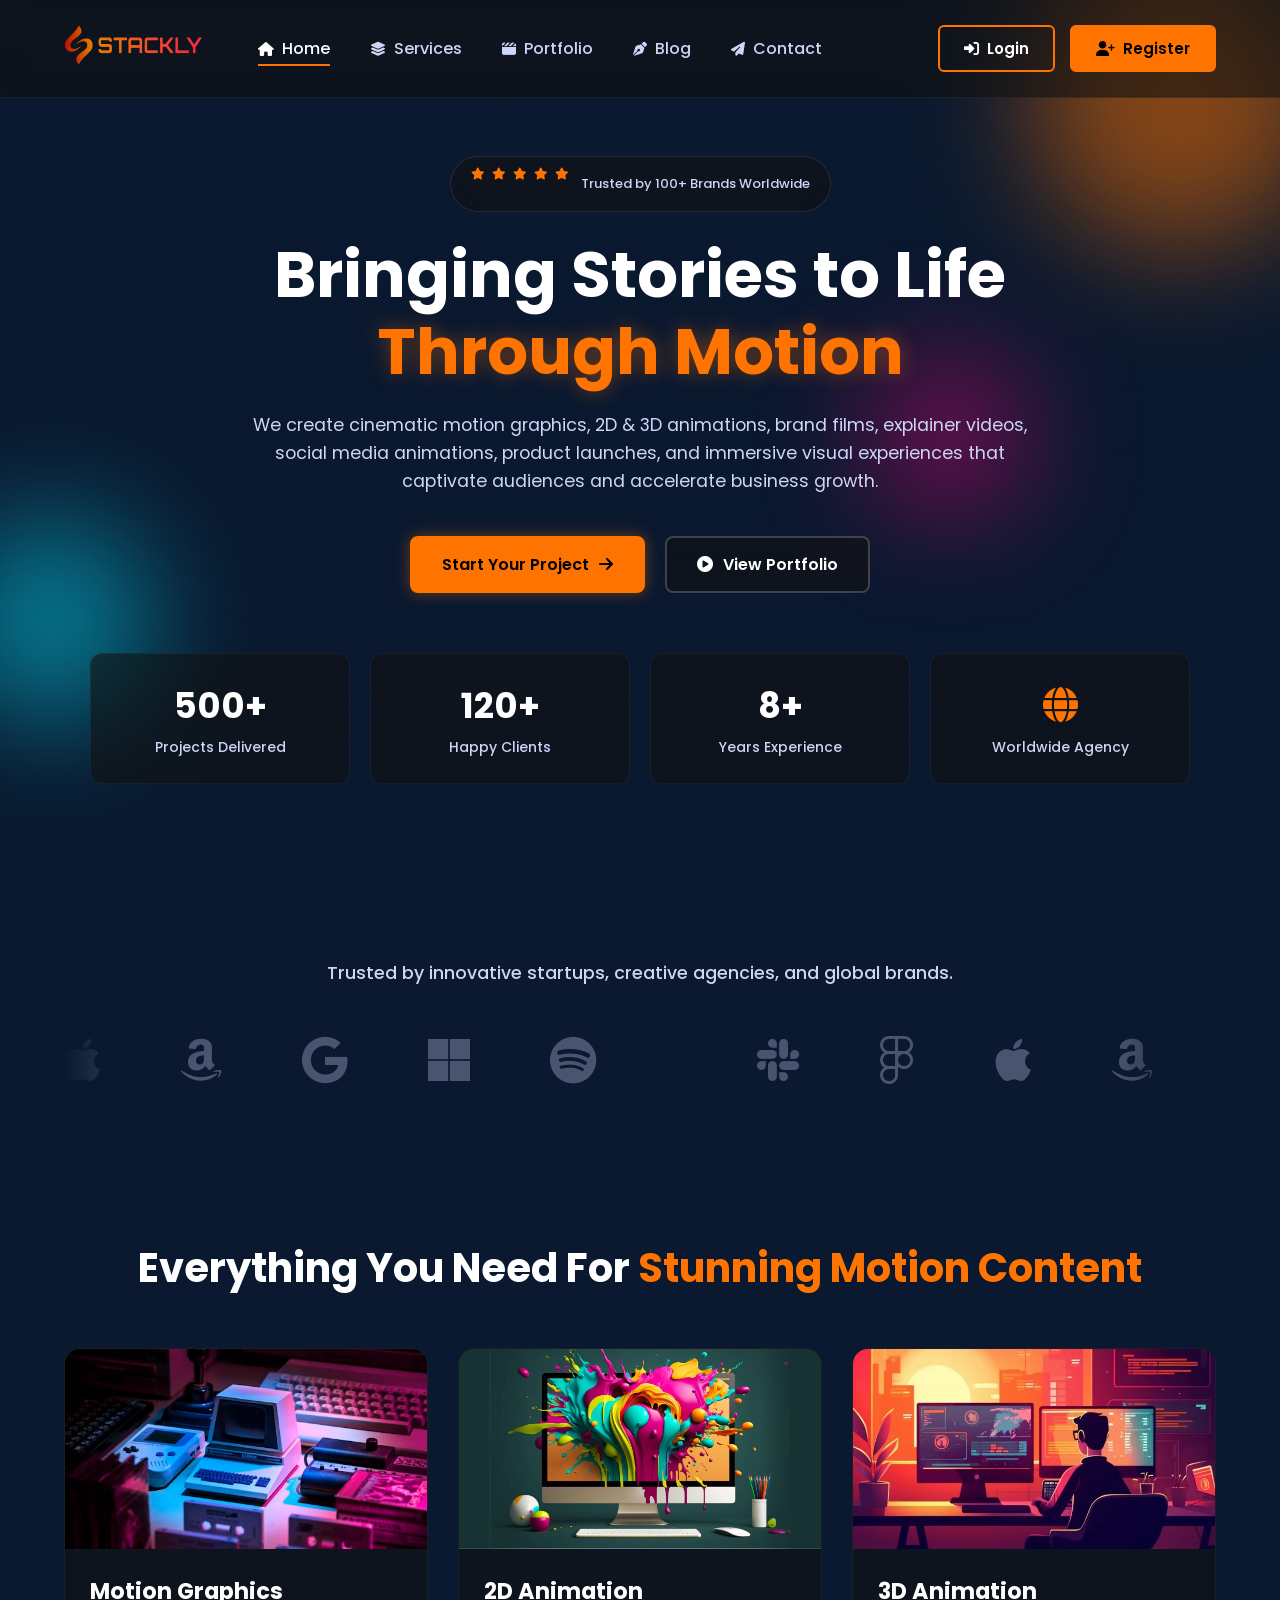
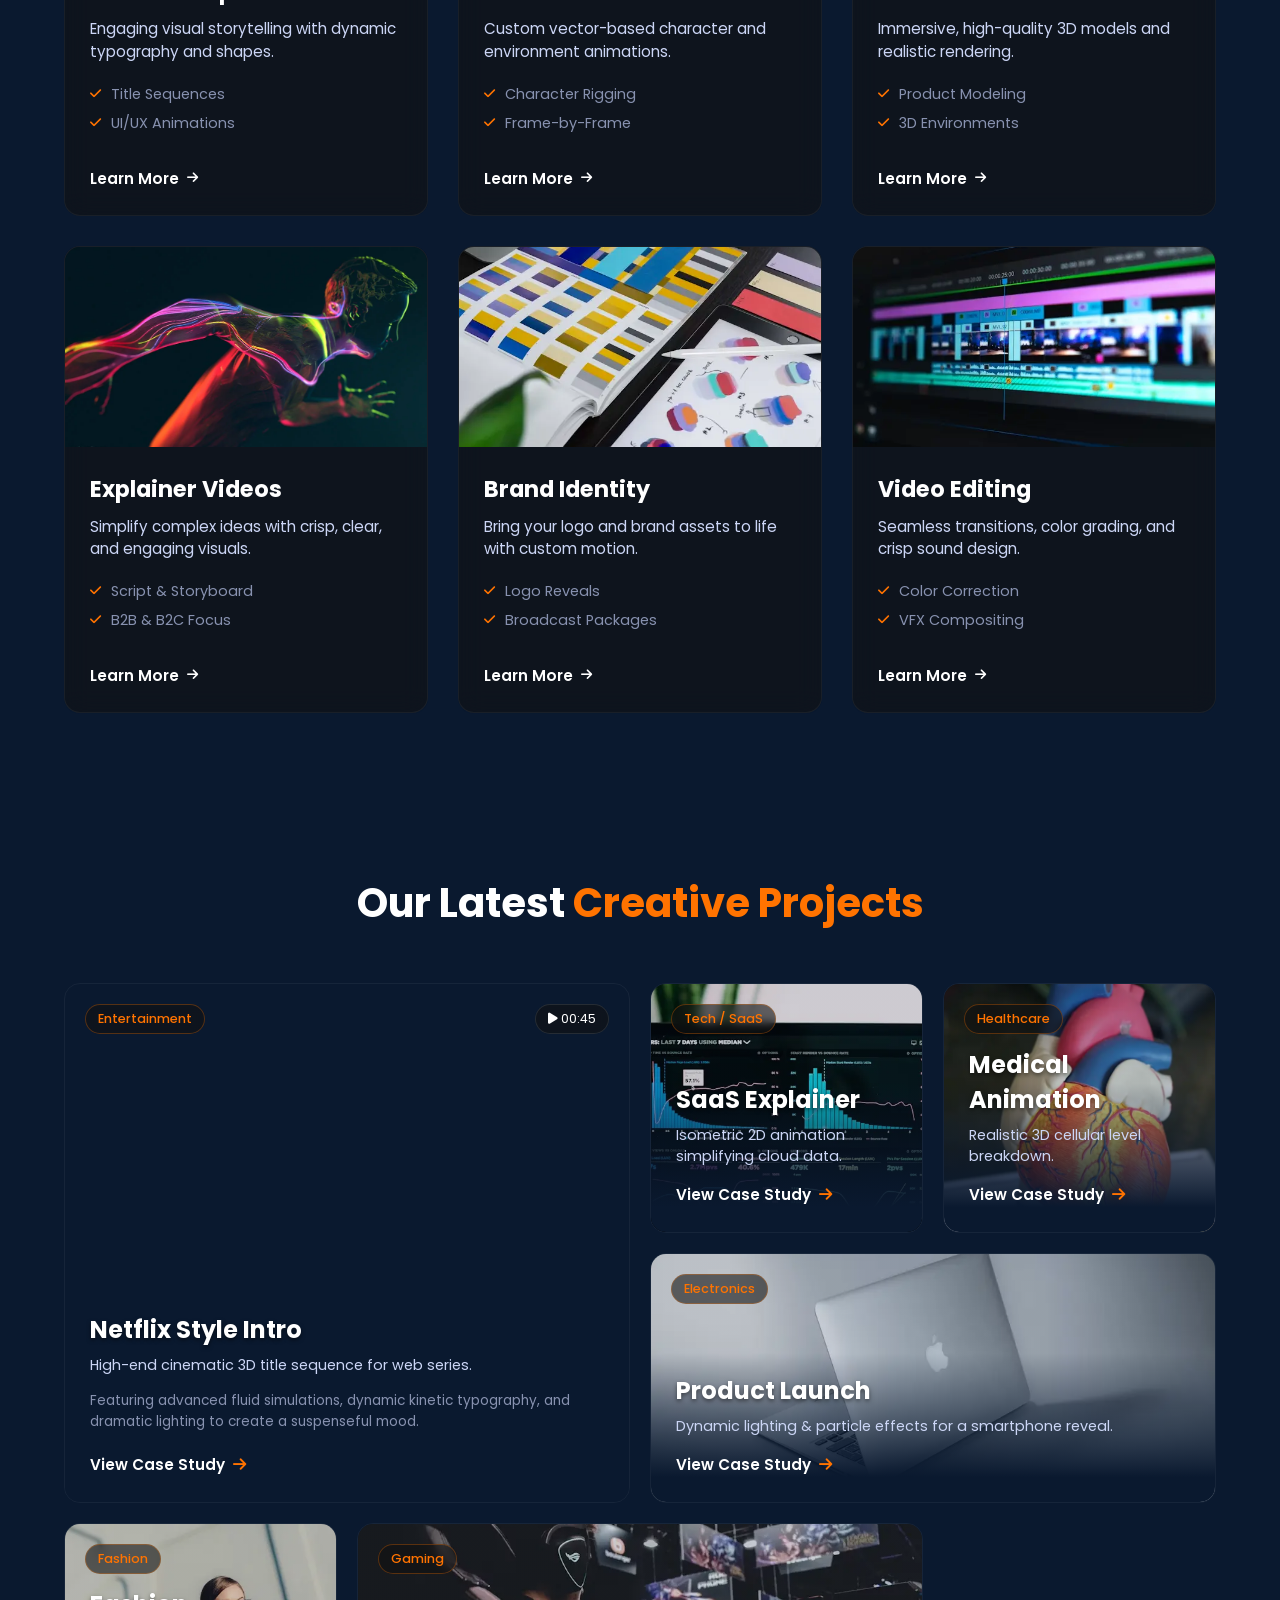
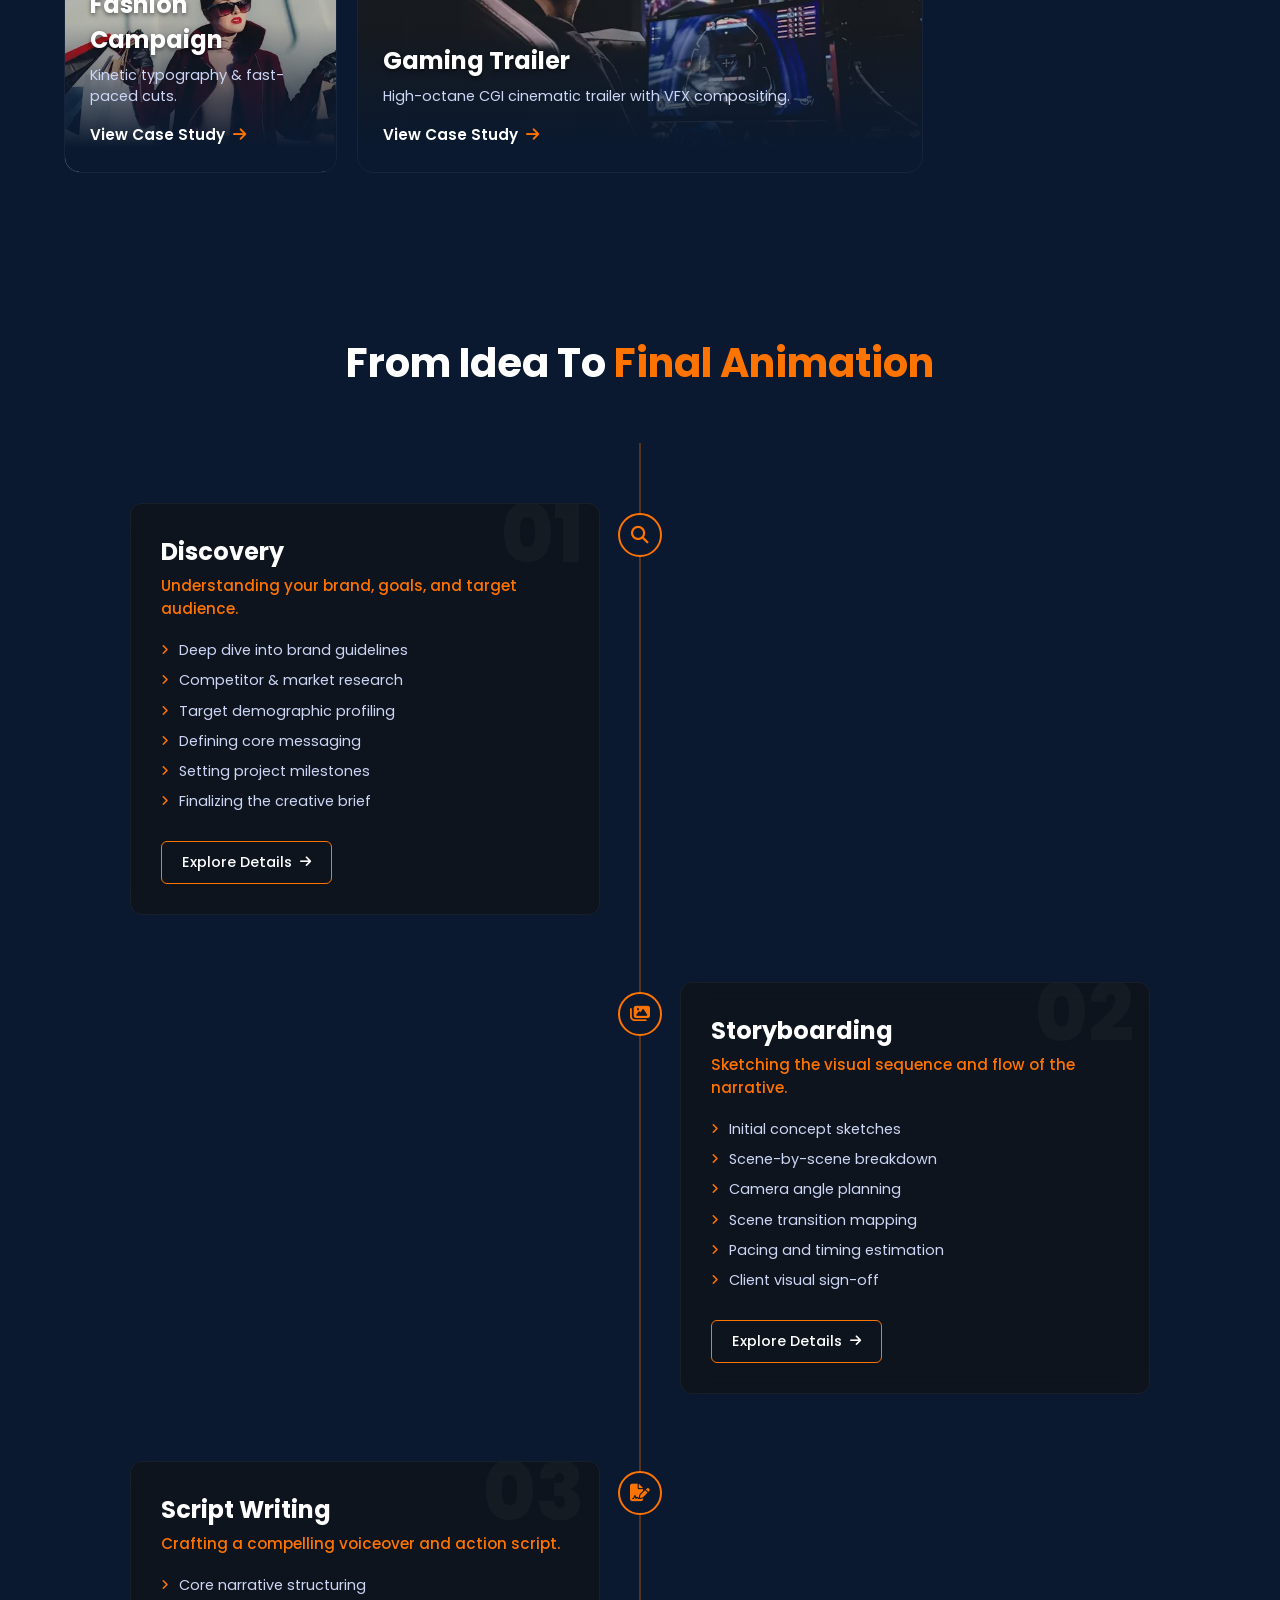
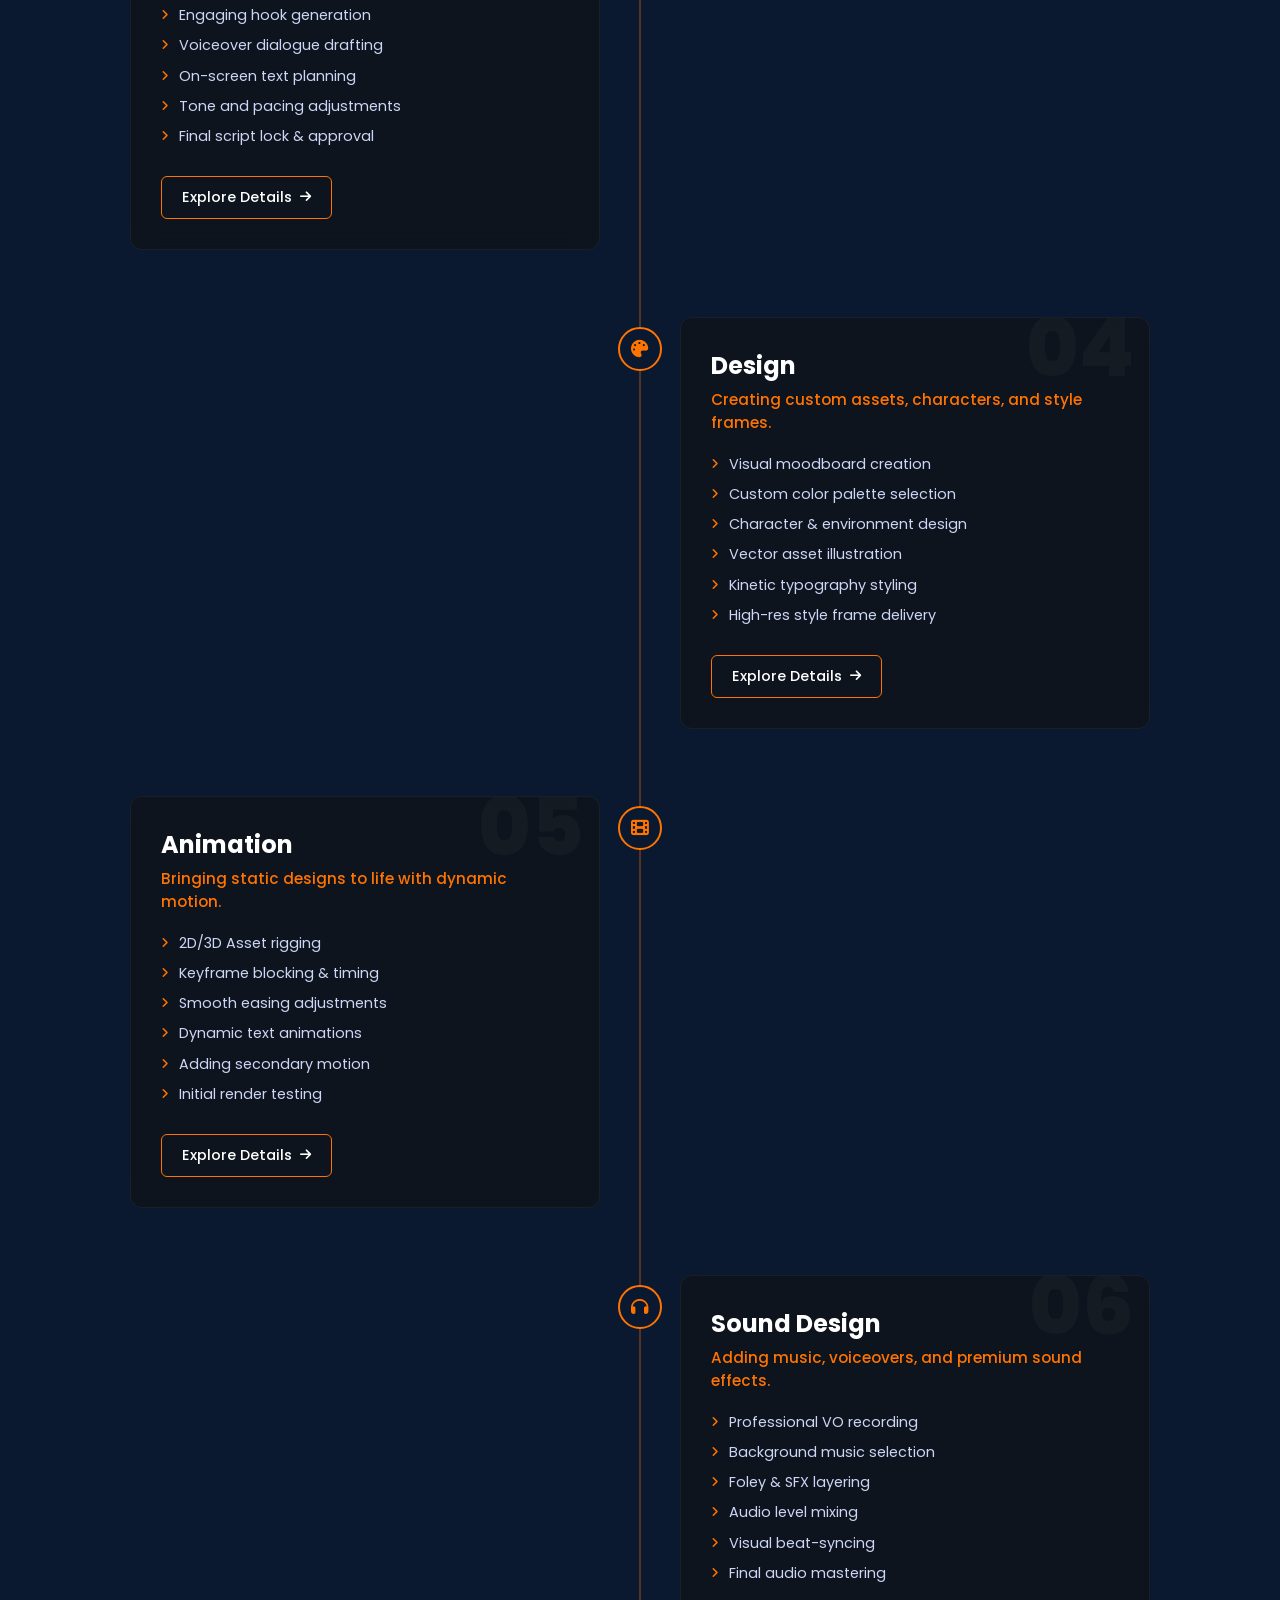
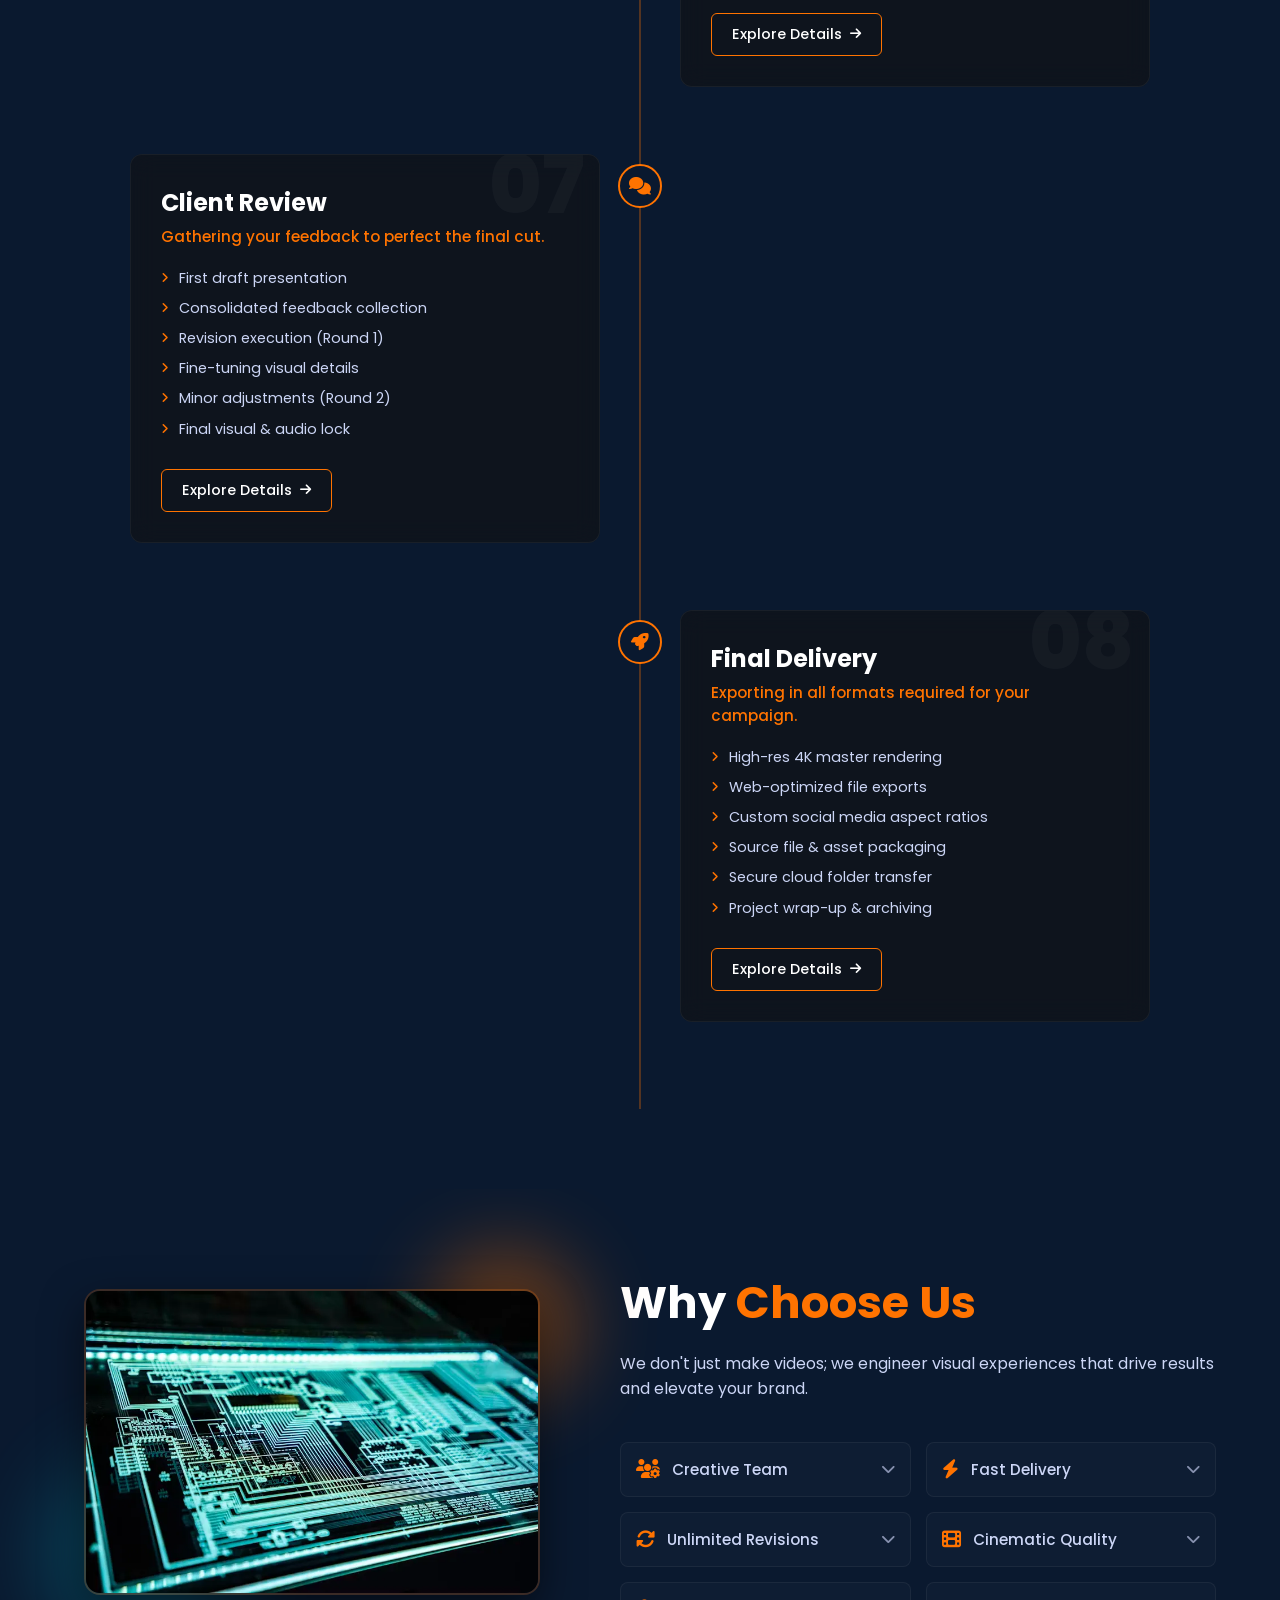
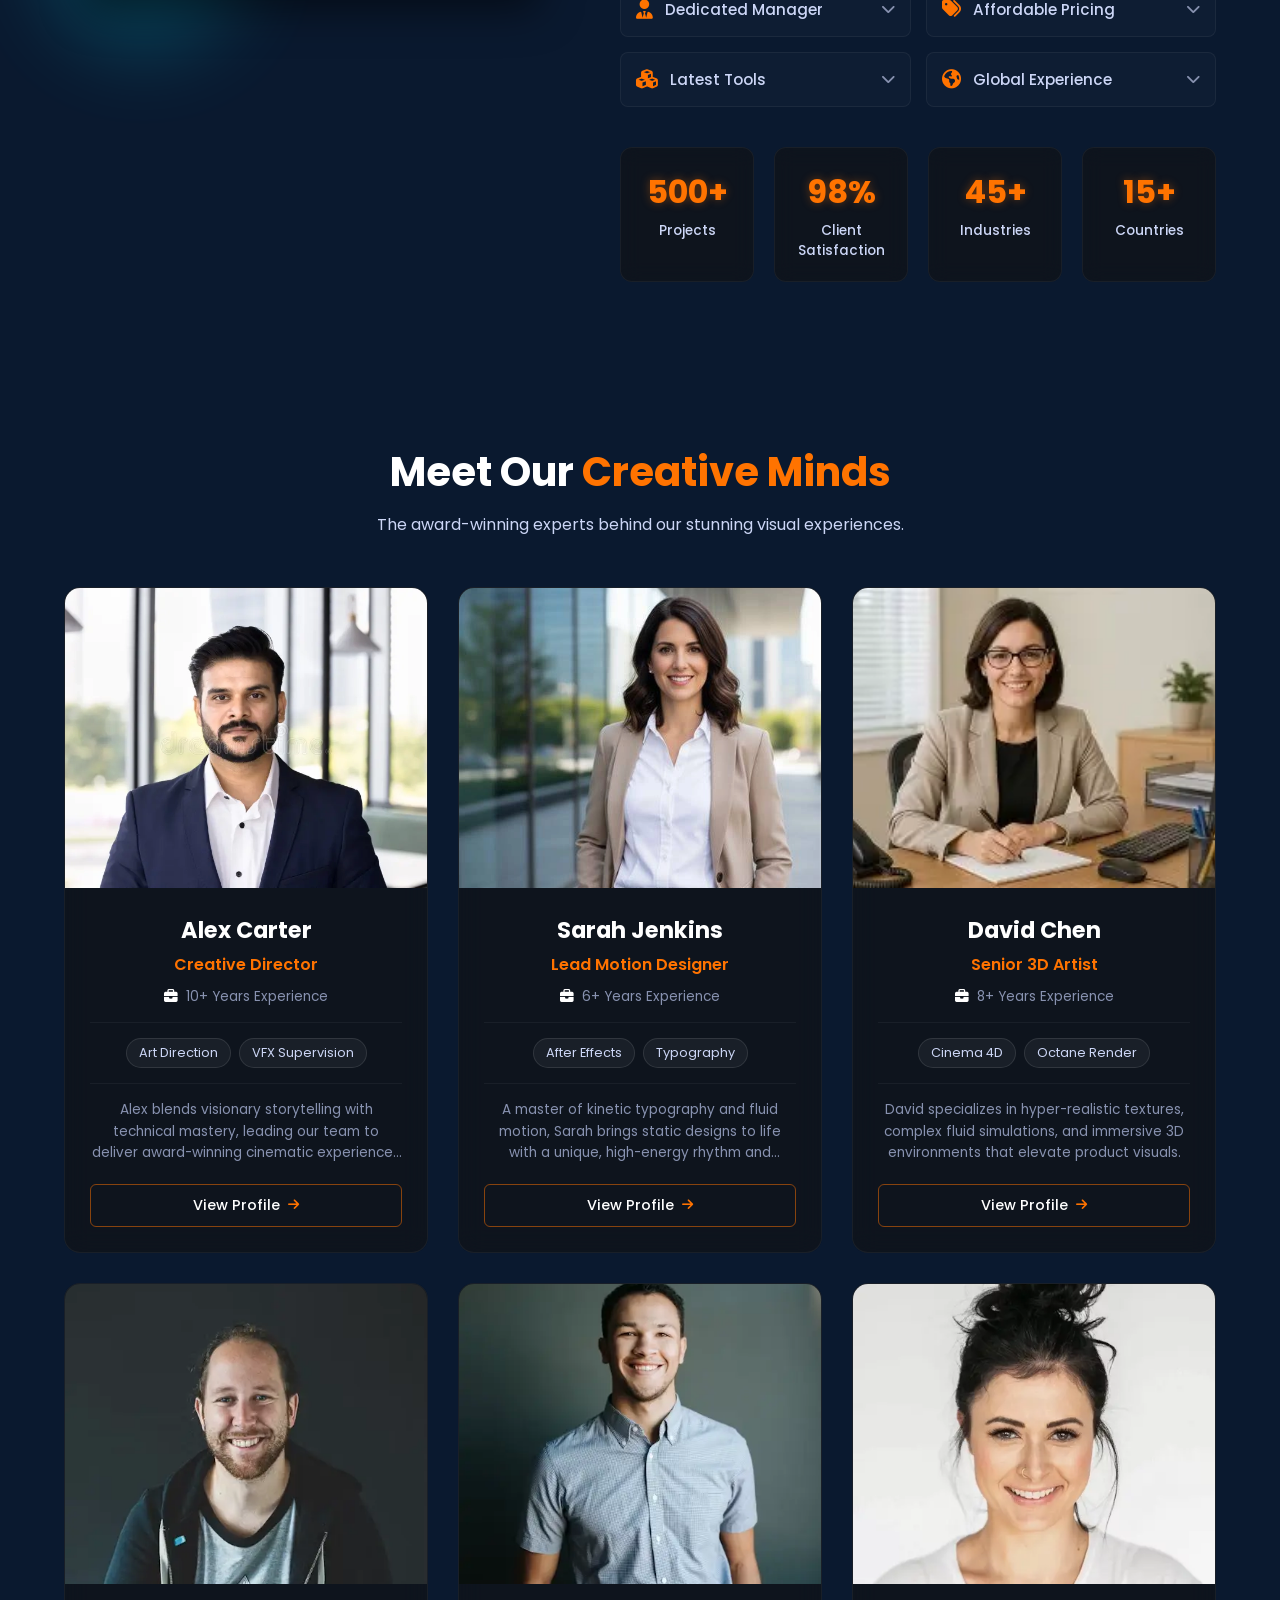
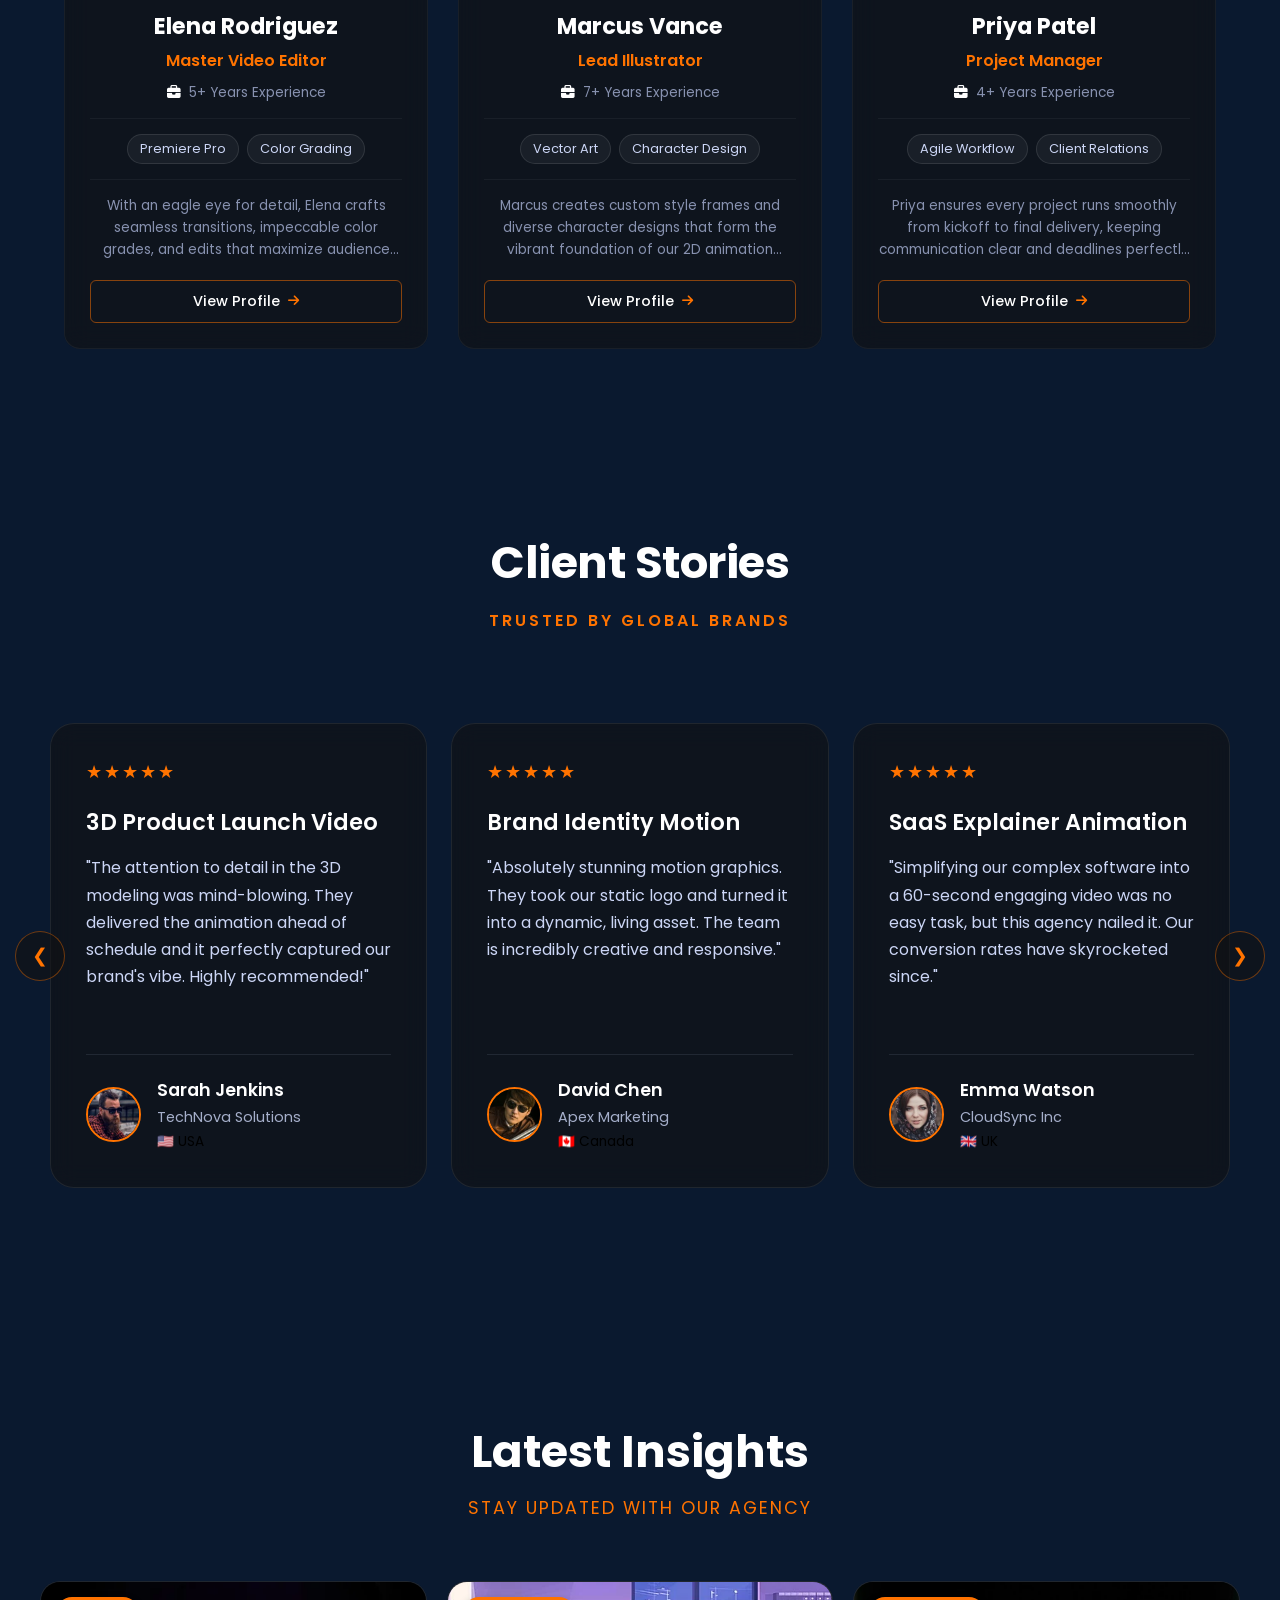
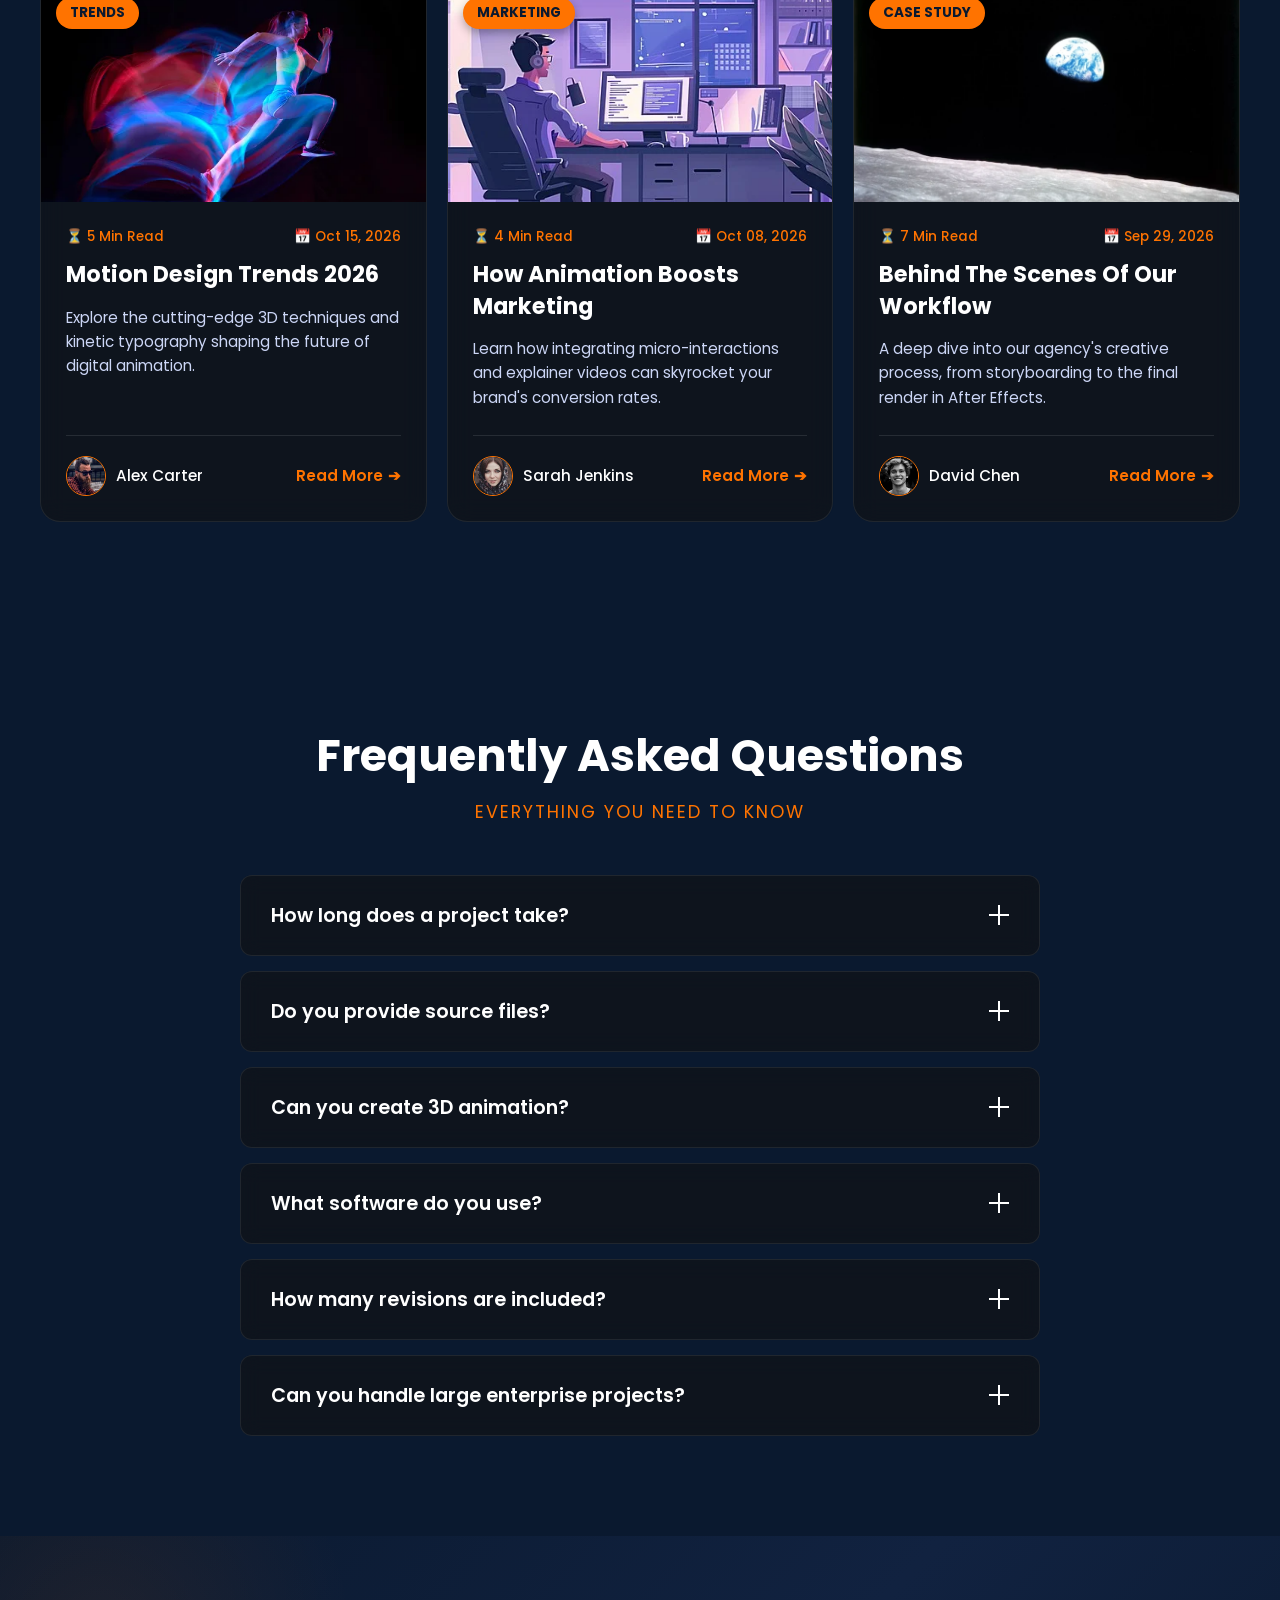
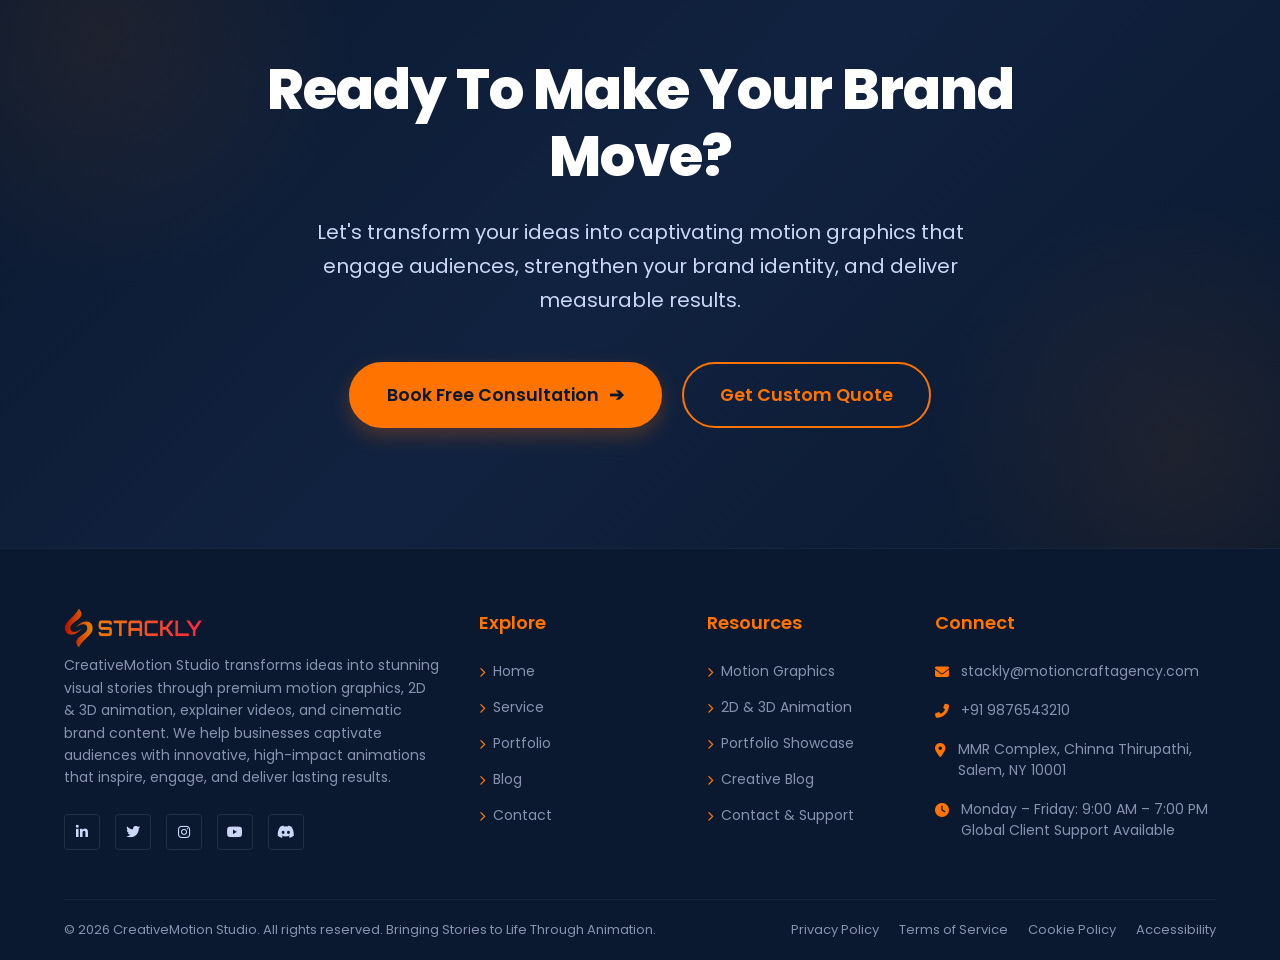
==== commit d2dd3f61: "Motion Graphics" ====
--- a/index.html
+++ b/index.html
@@ -24,9 +24,9 @@
         <ul class="nav-menu" id="nav-menu">
             <li><a href="index.html" class="nav-link active"><i class="fas fa-home"></i> Home</a></li>
             <li><a href="service.html" class="nav-link"><i class="fas fa-layer-group"></i> Services</a></li>
-            <li><a href="" class="nav-link"><i class="fas fa-clapperboard"></i> Portfolio</a></li>
-            <li><a href="" class="nav-link"><i class="fas fa-pen-nib"></i> Blog</a></li>
-            <li><a href="" class="nav-link"><i class="fas fa-paper-plane"></i> Contact</a></li>
+            <li><a href="portfolio.html" class="nav-link"><i class="fas fa-clapperboard"></i> Portfolio</a></li>
+            <li><a href="blog.html" class="nav-link"><i class="fas fa-pen-nib"></i> Blog</a></li>
+            <li><a href="contact.html" class="nav-link"><i class="fas fa-paper-plane"></i> Contact</a></li>
 
             <li class="mobile-actions">
                 <a href="login.html" class="login-btn"><i class="fas fa-sign-in-alt"></i> Login</a>
@@ -73,8 +73,8 @@
             </p>
 
             <div class="hero-buttons fade-in-up" style="animation-delay: 0.6s;">
-                <a href="#" class="btn-primary">Start Your Project <i class="fas fa-arrow-right"></i></a>
-                <a href="#" class="btn-glass"><i class="fas fa-play-circle"></i> View Portfolio</a>
+                <a href="404page.html" class="btn-primary">Start Your Project <i class="fas fa-arrow-right"></i></a>
+                <a href="404page.html" class="btn-glass"><i class="fas fa-play-circle"></i> View Portfolio</a>
             </div>
         </div>
 
@@ -143,7 +143,7 @@
                         <li><i class="fas fa-check"></i> Title Sequences</li>
                         <li><i class="fas fa-check"></i> UI/UX Animations</li>
                     </ul>
-                    <a href="#" class="learn-more">Learn More <i class="fas fa-arrow-right"></i></a>
+                    <a href="404page.html" class="learn-more">Learn More <i class="fas fa-arrow-right"></i></a>
                 </div>
             </div>
 
@@ -158,7 +158,7 @@
                         <li><i class="fas fa-check"></i> Character Rigging</li>
                         <li><i class="fas fa-check"></i> Frame-by-Frame</li>
                     </ul>
-                    <a href="#" class="learn-more">Learn More <i class="fas fa-arrow-right"></i></a>
+                    <a href="404page.html" class="learn-more">Learn More <i class="fas fa-arrow-right"></i></a>
                 </div>
             </div>
 
@@ -173,7 +173,7 @@
                         <li><i class="fas fa-check"></i> Product Modeling</li>
                         <li><i class="fas fa-check"></i> 3D Environments</li>
                     </ul>
-                    <a href="#" class="learn-more">Learn More <i class="fas fa-arrow-right"></i></a>
+                    <a href="404page.html" class="learn-more">Learn More <i class="fas fa-arrow-right"></i></a>
                 </div>
             </div>
 
@@ -188,7 +188,7 @@
                         <li><i class="fas fa-check"></i> Script & Storyboard</li>
                         <li><i class="fas fa-check"></i> B2B & B2C Focus</li>
                     </ul>
-                    <a href="#" class="learn-more">Learn More <i class="fas fa-arrow-right"></i></a>
+                    <a href="404page.html" class="learn-more">Learn More <i class="fas fa-arrow-right"></i></a>
                 </div>
             </div>
 
@@ -203,7 +203,7 @@
                         <li><i class="fas fa-check"></i> Logo Reveals</li>
                         <li><i class="fas fa-check"></i> Broadcast Packages</li>
                     </ul>
-                    <a href="#" class="learn-more">Learn More <i class="fas fa-arrow-right"></i></a>
+                    <a href="404page.html" class="learn-more">Learn More <i class="fas fa-arrow-right"></i></a>
                 </div>
             </div>
 
@@ -218,7 +218,7 @@
                         <li><i class="fas fa-check"></i> Color Correction</li>
                         <li><i class="fas fa-check"></i> VFX Compositing</li>
                     </ul>
-                    <a href="#" class="learn-more">Learn More <i class="fas fa-arrow-right"></i></a>
+                    <a href="404page.html" class="learn-more">Learn More <i class="fas fa-arrow-right"></i></a>
                 </div>
             </div>
         </div>
@@ -249,7 +249,7 @@
                     <p class="extra-text">Featuring advanced fluid simulations, dynamic kinetic typography, and dramatic
                         lighting to create a suspenseful mood.</p>
 
-                    <a href="#" class="view-case">View Case Study <i class="fas fa-arrow-right"></i></a>
+                    <a href="404page.html" class="view-case">View Case Study <i class="fas fa-arrow-right"></i></a>
                 </div>
             </div>
 
@@ -262,7 +262,7 @@
                 <div class="bento-content">
                     <h3>SaaS Explainer</h3>
                     <p>Isometric 2D animation simplifying cloud data.</p>
-                    <a href="#" class="view-case">View Case Study <i class="fas fa-arrow-right"></i></a>
+                    <a href="404page.html" class="view-case">View Case Study <i class="fas fa-arrow-right"></i></a>
                 </div>
             </div>
 
@@ -275,7 +275,7 @@
                 <div class="bento-content">
                     <h3>Medical Animation</h3>
                     <p>Realistic 3D cellular level breakdown.</p>
-                    <a href="#" class="view-case">View Case Study <i class="fas fa-arrow-right"></i></a>
+                    <a href="404page.html" class="view-case">View Case Study <i class="fas fa-arrow-right"></i></a>
                 </div>
             </div>
 
@@ -288,7 +288,7 @@
                 <div class="bento-content">
                     <h3>Product Launch</h3>
                     <p>Dynamic lighting & particle effects for a smartphone reveal.</p>
-                    <a href="#" class="view-case">View Case Study <i class="fas fa-arrow-right"></i></a>
+                    <a href="404page.html" class="view-case">View Case Study <i class="fas fa-arrow-right"></i></a>
                 </div>
             </div>
 
@@ -301,7 +301,7 @@
                 <div class="bento-content">
                     <h3>Fashion Campaign</h3>
                     <p>Kinetic typography & fast-paced cuts.</p>
-                    <a href="#" class="view-case">View Case Study <i class="fas fa-arrow-right"></i></a>
+                    <a href="404page.html" class="view-case">View Case Study <i class="fas fa-arrow-right"></i></a>
                 </div>
             </div>
 
@@ -314,7 +314,7 @@
                 <div class="bento-content">
                     <h3>Gaming Trailer</h3>
                     <p>High-octane CGI cinematic trailer with VFX compositing.</p>
-                    <a href="#" class="view-case">View Case Study <i class="fas fa-arrow-right"></i></a>
+                    <a href="404page.html" class="view-case">View Case Study <i class="fas fa-arrow-right"></i></a>
                 </div>
             </div>
         </div>
@@ -342,7 +342,7 @@
                         <li><i class="fas fa-angle-right"></i> Setting project milestones</li>
                         <li><i class="fas fa-angle-right"></i> Finalizing the creative brief</li>
                     </ul>
-                    <a href="#" class="btn-timeline">Explore Details <i class="fas fa-arrow-right"></i></a>
+                    <a href="404page.html" class="btn-timeline">Explore Details <i class="fas fa-arrow-right"></i></a>
                 </div>
             </div>
 
@@ -360,7 +360,7 @@
                         <li><i class="fas fa-angle-right"></i> Pacing and timing estimation</li>
                         <li><i class="fas fa-angle-right"></i> Client visual sign-off</li>
                     </ul>
-                    <a href="#" class="btn-timeline">Explore Details <i class="fas fa-arrow-right"></i></a>
+                    <a href="404page.html" class="btn-timeline">Explore Details <i class="fas fa-arrow-right"></i></a>
                 </div>
             </div>
 
@@ -378,7 +378,7 @@
                         <li><i class="fas fa-angle-right"></i> Tone and pacing adjustments</li>
                         <li><i class="fas fa-angle-right"></i> Final script lock & approval</li>
                     </ul>
-                    <a href="#" class="btn-timeline">Explore Details <i class="fas fa-arrow-right"></i></a>
+                    <a href="404page.html" class="btn-timeline">Explore Details <i class="fas fa-arrow-right"></i></a>
                 </div>
             </div>
 
@@ -396,7 +396,7 @@
                         <li><i class="fas fa-angle-right"></i> Kinetic typography styling</li>
                         <li><i class="fas fa-angle-right"></i> High-res style frame delivery</li>
                     </ul>
-                    <a href="#" class="btn-timeline">Explore Details <i class="fas fa-arrow-right"></i></a>
+                    <a href="404page.html" class="btn-timeline">Explore Details <i class="fas fa-arrow-right"></i></a>
                 </div>
             </div>
 
@@ -414,7 +414,7 @@
                         <li><i class="fas fa-angle-right"></i> Adding secondary motion</li>
                         <li><i class="fas fa-angle-right"></i> Initial render testing</li>
                     </ul>
-                    <a href="#" class="btn-timeline">Explore Details <i class="fas fa-arrow-right"></i></a>
+                    <a href="404page.html" class="btn-timeline">Explore Details <i class="fas fa-arrow-right"></i></a>
                 </div>
             </div>
 
@@ -432,7 +432,7 @@
                         <li><i class="fas fa-angle-right"></i> Visual beat-syncing</li>
                         <li><i class="fas fa-angle-right"></i> Final audio mastering</li>
                     </ul>
-                    <a href="#" class="btn-timeline">Explore Details <i class="fas fa-arrow-right"></i></a>
+                    <a href="404page.html" class="btn-timeline">Explore Details <i class="fas fa-arrow-right"></i></a>
                 </div>
             </div>
 
@@ -450,7 +450,7 @@
                         <li><i class="fas fa-angle-right"></i> Minor adjustments (Round 2)</li>
                         <li><i class="fas fa-angle-right"></i> Final visual & audio lock</li>
                     </ul>
-                    <a href="#" class="btn-timeline">Explore Details <i class="fas fa-arrow-right"></i></a>
+                    <a href="404page.html" class="btn-timeline">Explore Details <i class="fas fa-arrow-right"></i></a>
                 </div>
             </div>
 
@@ -468,7 +468,7 @@
                         <li><i class="fas fa-angle-right"></i> Secure cloud folder transfer</li>
                         <li><i class="fas fa-angle-right"></i> Project wrap-up & archiving</li>
                     </ul>
-                    <a href="#" class="btn-timeline">Explore Details <i class="fas fa-arrow-right"></i></a>
+                    <a href="404page.html" class="btn-timeline">Explore Details <i class="fas fa-arrow-right"></i></a>
                 </div>
             </div>
         </div>
@@ -503,7 +503,7 @@
                         <div class="reason-body">
                             <p>Our award-winning artists and animators bring years of industry expertise to ensure your
                                 vision is executed flawlessly.</p>
-                            <a href="#" class="btn-reason">Meet The Team <i class="fas fa-arrow-right"></i></a>
+                            <a href="404page.html" class="btn-reason">Meet The Team <i class="fas fa-arrow-right"></i></a>
                         </div>
                     </div>
 
@@ -517,7 +517,7 @@
                         <div class="reason-body">
                             <p>We utilize optimized rendering pipelines to deliver high-quality animations well before
                                 your crucial deadlines.</p>
-                            <a href="#" class="btn-reason">View Process <i class="fas fa-arrow-right"></i></a>
+                            <a href="404page.html" class="btn-reason">View Process <i class="fas fa-arrow-right"></i></a>
                         </div>
                     </div>
 
@@ -532,7 +532,7 @@
                         <div class="reason-body">
                             <p>Your satisfaction is our priority. We offer unlimited minor tweaks until the final output
                                 perfectly matches your goal.</p>
-                            <a href="#" class="btn-reason">Our Policy <i class="fas fa-arrow-right"></i></a>
+                            <a href="404page.html" class="btn-reason">Our Policy <i class="fas fa-arrow-right"></i></a>
                         </div>
                     </div>
 
@@ -546,7 +546,7 @@
                         <div class="reason-body">
                             <p>From dynamic lighting to fluid motion, every frame is crafted to look like a premium
                                 Hollywood production.</p>
-                            <a href="#" class="btn-reason">See Showreel <i class="fas fa-arrow-right"></i></a>
+                            <a href="404page.html" class="btn-reason">See Showreel <i class="fas fa-arrow-right"></i></a>
                         </div>
                     </div>
 
@@ -560,7 +560,7 @@
                         <div class="reason-body">
                             <p>Get a single point of contact who understands your project inside out and provides
                                 real-time progress updates.</p>
-                            <a href="#" class="btn-reason">Contact Us <i class="fas fa-arrow-right"></i></a>
+                            <a href="404page.html" class="btn-reason">Contact Us <i class="fas fa-arrow-right"></i></a>
                         </div>
                     </div>
 
@@ -574,7 +574,7 @@
                         <div class="reason-body">
                             <p>Premium quality doesn't have to break the bank. We offer flexible packages tailored to
                                 fit startups and global brands alike.</p>
-                            <a href="#" class="btn-reason">View Pricing <i class="fas fa-arrow-right"></i></a>
+                            <a href="404page.html" class="btn-reason">View Pricing <i class="fas fa-arrow-right"></i></a>
                         </div>
                     </div>
 
@@ -588,7 +588,7 @@
                         <div class="reason-body">
                             <p>We leverage cutting-edge software like Cinema 4D, Unreal Engine, and After Effects for
                                 unparalleled visual fidelity.</p>
-                            <a href="#" class="btn-reason">Tech Stack <i class="fas fa-arrow-right"></i></a>
+                            <a href="404page.html" class="btn-reason">Tech Stack <i class="fas fa-arrow-right"></i></a>
                         </div>
                     </div>
 
@@ -602,7 +602,7 @@
                         <div class="reason-body">
                             <p>Having worked with clients across 15+ countries, we understand diverse cultural
                                 aesthetics and global market trends.</p>
-                            <a href="#" class="btn-reason">Our Clients <i class="fas fa-arrow-right"></i></a>
+                            <a href="404page.html" class="btn-reason">Our Clients <i class="fas fa-arrow-right"></i></a>
                         </div>
                     </div>
 
@@ -644,9 +644,9 @@
                 <div class="team-img-wrapper">
                     <img src="./asset/s1.webp" alt="Creative Director">
                     <div class="team-socials">
-                        <a href="#"><i class="fab fa-linkedin-in"></i></a>
-                        <a href="#"><i class="fab fa-behance"></i></a>
-                        <a href="#"><i class="fab fa-instagram"></i></a>
+                        <a href="404page.html"><i class="fab fa-linkedin-in"></i></a>
+                        <a href="404page.html"><i class="fab fa-behance"></i></a>
+                        <a href="404page.html"><i class="fab fa-instagram"></i></a>
                     </div>
                 </div>
                 <div class="team-content">
@@ -659,7 +659,7 @@
                     </div>
                     <p class="team-bio">Alex blends visionary storytelling with technical mastery, leading our team to
                         deliver award-winning cinematic experiences for global brands.</p>
-                    <a href="#" class="btn-team">View Profile <i class="fas fa-arrow-right"></i></a>
+                    <a href="404page.html" class="btn-team">View Profile <i class="fas fa-arrow-right"></i></a>
                 </div>
             </div>
 
@@ -667,9 +667,9 @@
                 <div class="team-img-wrapper">
                     <img src="./asset/s2.webp" alt="Motion Designer">
                     <div class="team-socials">
-                        <a href="#"><i class="fab fa-linkedin-in"></i></a>
-                        <a href="#"><i class="fab fa-vimeo-v"></i></a>
-                        <a href="#"><i class="fab fa-instagram"></i></a>
+                        <a href="404page.html"><i class="fab fa-linkedin-in"></i></a>
+                        <a href="404page.html"><i class="fab fa-vimeo-v"></i></a>
+                        <a href="404page.html"><i class="fab fa-instagram"></i></a>
                     </div>
                 </div>
                 <div class="team-content">
@@ -682,7 +682,7 @@
                     </div>
                     <p class="team-bio">A master of kinetic typography and fluid motion, Sarah brings static designs to
                         life with a unique, high-energy rhythm and perfect pacing.</p>
-                    <a href="#" class="btn-team">View Profile <i class="fas fa-arrow-right"></i></a>
+                    <a href="404page.html" class="btn-team">View Profile <i class="fas fa-arrow-right"></i></a>
                 </div>
             </div>
 
@@ -690,9 +690,9 @@
                 <div class="team-img-wrapper">
                     <img src="./asset/s3.webp" alt="3D Artist">
                     <div class="team-socials">
-                        <a href="#"><i class="fab fa-linkedin-in"></i></a>
-                        <a href="#"><i class="fab fa-artstation"></i></a>
-                        <a href="#"><i class="fab fa-twitter"></i></a>
+                        <a href="404page.html"><i class="fab fa-linkedin-in"></i></a>
+                        <a href="404page.html"><i class="fab fa-artstation"></i></a>
+                        <a href="404page.html"><i class="fab fa-twitter"></i></a>
                     </div>
                 </div>
                 <div class="team-content">
@@ -705,7 +705,7 @@
                     </div>
                     <p class="team-bio">David specializes in hyper-realistic textures, complex fluid simulations, and
                         immersive 3D environments that elevate product visuals.</p>
-                    <a href="#" class="btn-team">View Profile <i class="fas fa-arrow-right"></i></a>
+                    <a href="404page.html" class="btn-team">View Profile <i class="fas fa-arrow-right"></i></a>
                 </div>
             </div>
 
@@ -713,9 +713,9 @@
                 <div class="team-img-wrapper">
                     <img src="./asset/a20.webp" alt="Video Editor">
                     <div class="team-socials">
-                        <a href="#"><i class="fab fa-linkedin-in"></i></a>
-                        <a href="#"><i class="fab fa-youtube"></i></a>
-                        <a href="#"><i class="fab fa-instagram"></i></a>
+                        <a href="404page.html"><i class="fab fa-linkedin-in"></i></a>
+                        <a href="404page.html"><i class="fab fa-youtube"></i></a>
+                        <a href="404page.html"><i class="fab fa-instagram"></i></a>
                     </div>
                 </div>
                 <div class="team-content">
@@ -728,7 +728,7 @@
                     </div>
                     <p class="team-bio">With an eagle eye for detail, Elena crafts seamless transitions, impeccable
                         color grades, and edits that maximize audience retention.</p>
-                    <a href="#" class="btn-team">View Profile <i class="fas fa-arrow-right"></i></a>
+                    <a href="404page.html" class="btn-team">View Profile <i class="fas fa-arrow-right"></i></a>
                 </div>
             </div>
 
@@ -736,9 +736,9 @@
                 <div class="team-img-wrapper">
                     <img src="./asset/a21.webp" alt="Illustrator">
                     <div class="team-socials">
-                        <a href="#"><i class="fab fa-linkedin-in"></i></a>
-                        <a href="#"><i class="fab fa-dribbble"></i></a>
-                        <a href="#"><i class="fab fa-behance"></i></a>
+                        <a href="404page.html"><i class="fab fa-linkedin-in"></i></a>
+                        <a href="404page.html"><i class="fab fa-dribbble"></i></a>
+                        <a href="404page.html"><i class="fab fa-behance"></i></a>
                     </div>
                 </div>
                 <div class="team-content">
@@ -751,7 +751,7 @@
                     </div>
                     <p class="team-bio">Marcus creates custom style frames and diverse character designs that form the
                         vibrant foundation of our 2D animation projects.</p>
-                    <a href="#" class="btn-team">View Profile <i class="fas fa-arrow-right"></i></a>
+                    <a href="404page.html" class="btn-team">View Profile <i class="fas fa-arrow-right"></i></a>
                 </div>
             </div>
 
@@ -759,9 +759,9 @@
                 <div class="team-img-wrapper">
                     <img src="./asset/a22.webp" alt="Project Manager">
                     <div class="team-socials">
-                        <a href="#"><i class="fab fa-linkedin-in"></i></a>
-                        <a href="#"><i class="fab fa-twitter"></i></a>
-                        <a href="#"><i class="fas fa-envelope"></i></a>
+                        <a href="404page.html"><i class="fab fa-linkedin-in"></i></a>
+                        <a href="404page.html"><i class="fab fa-twitter"></i></a>
+                        <a href="404page.html"><i class="fas fa-envelope"></i></a>
                     </div>
                 </div>
                 <div class="team-content">
@@ -774,7 +774,7 @@
                     </div>
                     <p class="team-bio">Priya ensures every project runs smoothly from kickoff to final delivery,
                         keeping communication clear and deadlines perfectly on track.</p>
-                    <a href="#" class="btn-team">View Profile <i class="fas fa-arrow-right"></i></a>
+                    <a href="404page.html" class="btn-team">View Profile <i class="fas fa-arrow-right"></i></a>
                 </div>
             </div>
         </div>
@@ -920,7 +920,7 @@
                                 <img src="./asset/a23.webp" alt="Author" class="author-img">
                                 <span class="author-name">Alex Carter</span>
                             </div>
-                            <a href="#" class="read-more">Read More <span class="arrow">➔</span></a>
+                            <a href="404page.html" class="read-more">Read More <span class="arrow">➔</span></a>
                         </div>
                     </div>
                 </article>
@@ -943,7 +943,7 @@
                                 <img src="./asset/a25.webp" alt="Author" class="author-img">
                                 <span class="author-name">Sarah Jenkins</span>
                             </div>
-                            <a href="#" class="read-more">Read More <span class="arrow">➔</span></a>
+                            <a href="404page.html" class="read-more">Read More <span class="arrow">➔</span></a>
                         </div>
                     </div>
                 </article>
@@ -966,7 +966,7 @@
                                 <img src="./asset/a26.webp" alt="Author" class="author-img">
                                 <span class="author-name">David Chen</span>
                             </div>
-                            <a href="#" class="read-more">Read More <span class="arrow">➔</span></a>
+                            <a href="404page.html" class="read-more">Read More <span class="arrow">➔</span></a>
                         </div>
                     </div>
                 </article>
@@ -1075,11 +1075,11 @@
             </p>
 
             <div class="cta-buttons">
-                <a href="#consultation" class="btn cta-btn-primary">
+                <a href="404page.html" class="btn cta-btn-primary">
                     Book Free Consultation
                     <span class="btn-arrow">➔</span>
                 </a>
-                <a href="#quote" class="btn cta-btn-secondary">
+                <a href="404page.html" class="btn cta-btn-secondary">
                     Get Custom Quote
                 </a>
             </div>
@@ -1098,61 +1098,60 @@
                     <a href="index.html"><img src="./asset/stackly-logo (1).webp" alt="logo"></a>
                 </div>
                 <p class="footer-desc">
-                    Stackly Education empowers learners worldwide with future-ready programs, expert mentorship, and a
-                    vibrant community. Your journey to excellence starts here.
+                    CreativeMotion Studio transforms ideas into stunning visual stories through premium motion graphics, 2D & 3D animation, explainer videos, and cinematic brand content. We help businesses captivate audiences with innovative, high-impact animations that inspire, engage, and deliver lasting results.
                 </p>
                 <div class="social-icons">
-                    <a href="#"><i class="fab fa-linkedin-in"></i></a>
-                    <a href="#"><i class="fab fa-twitter"></i></a>
-                    <a href="#"><i class="fab fa-instagram"></i></a>
-                    <a href="#"><i class="fab fa-youtube"></i></a>
-                    <a href="#"><i class="fab fa-discord"></i></a>
+                    <a href="404page.html"><i class="fab fa-linkedin-in"></i></a>
+                    <a href="404page.html"><i class="fab fa-twitter"></i></a>
+                    <a href="404page.html"><i class="fab fa-instagram"></i></a>
+                    <a href="404page.html"><i class="fab fa-youtube"></i></a>
+                    <a href="404page.html"><i class="fab fa-discord"></i></a>
                 </div>
             </div>
 
             <div class="footer-col footer-fade-in" style="transition-delay: 0.1s;">
                 <h4>Explore</h4>
                 <ul class="footer-links">
-                    <li><a href="#"><i class="fas fa-chevron-right"></i> Home</a></li>
-                    <li><a href="#"><i class="fas fa-chevron-right"></i> Programs</a></li>
-                    <li><a href="#"><i class="fas fa-chevron-right"></i> Resources</a></li>
-                    <li><a href="#"><i class="fas fa-chevron-right"></i> Campus Life</a></li>
-                    <li><a href="#"><i class="fas fa-chevron-right"></i> Student Portal</a></li>
+                    <li><a href="index.html"><i class="fas fa-chevron-right"></i> Home</a></li>
+                    <li><a href="service.html"><i class="fas fa-chevron-right"></i> Service</a></li>
+                    <li><a href="portfolio.html"><i class="fas fa-chevron-right"></i> Portfolio</a></li>
+                    <li><a href="blog.html"><i class="fas fa-chevron-right"></i> Blog</a></li>
+                    <li><a href="contact.html"><i class="fas fa-chevron-right"></i> Contact</a></li>
                 </ul>
             </div>
 
             <div class="footer-col footer-fade-in" style="transition-delay: 0.2s;">
                 <h4>Resources</h4>
                 <ul class="footer-links">
-                    <li><a href="#"><i class="fas fa-chevron-right"></i> Career Hub</a></li>
-                    <li><a href="#"><i class="fas fa-chevron-right"></i> Alumni Network</a></li>
-                    <li><a href="#"><i class="fas fa-chevron-right"></i> Learning Blog</a></li>
-                    <li><a href="#"><i class="fas fa-chevron-right"></i> Scholarship Guide</a></li>
-                    <li><a href="#"><i class="fas fa-chevron-right"></i> FAQ & Support</a></li>
-                </ul>
+    <li><a href="404page.html"><i class="fas fa-chevron-right"></i> Motion Graphics</a></li>
+    <li><a href="404page.html"><i class="fas fa-chevron-right"></i> 2D & 3D Animation</a></li>
+    <li><a href="404page.html"><i class="fas fa-chevron-right"></i> Portfolio Showcase</a></li>
+    <li><a href="404page.html"><i class="fas fa-chevron-right"></i> Creative Blog</a></li>
+    <li><a href="404page.html"><i class="fas fa-chevron-right"></i> Contact & Support</a></li>
+</ul>
             </div>
 
             <div class="footer-col footer-fade-in" style="transition-delay: 0.3s;">
                 <h4>Connect</h4>
                 <ul class="footer-contact">
-                    <li><i class="fas fa-envelope"></i> hello@stackly.education</li>
-                    <li><i class="fas fa-phone-alt"></i> +1 (888) 555-STACK</li>
-                    <li><i class="fas fa-map-marker-alt"></i> 500 Learning Ave, Suite 101<br>San Francisco, CA 94105
-                    </li>
-                    <li><i class="fas fa-clock"></i> Mon-Fri: 9AM – 6PM (EST)<br>24/7 Online Portal Access</li>
-                </ul>
+    <li><i class="fas fa-envelope"></i> stackly@motioncraftagency.com</li>
+    <li><i class="fas fa-phone-alt"></i> +91 9876543210</li>
+    <li><i class="fas fa-map-marker-alt"></i> MMR Complex, Chinna Thirupathi,<br>Salem, NY 10001</li>
+    <li><i class="fas fa-clock"></i> Monday – Friday: 9:00 AM – 7:00 PM<br>Global Client Support Available</li>
+</ul>
+                
 
 
             </div>
         </div>
 
         <div class="footer-bottom footer-fade-in" style="transition-delay: 0.4s;">
-            <p>&copy; 2026 Stackly Education. All rights reserved. Empowering minds worldwide.</p>
+            <p>&copy; 2026 CreativeMotion Studio. All rights reserved. Bringing Stories to Life Through Animation.</p>
             <div class="footer-bottom-links">
-                <a href="#">Privacy Policy</a>
-                <a href="#">Terms of Service</a>
-                <a href="#">Cookie Policy</a>
-                <a href="#">Accessibility</a>
+                <a href="404page.html">Privacy Policy</a>
+                <a href="404page.html">Terms of Service</a>
+                <a href="404page.html">Cookie Policy</a>
+                <a href="404page.html">Accessibility</a>
             </div>
         </div>
     </footer>
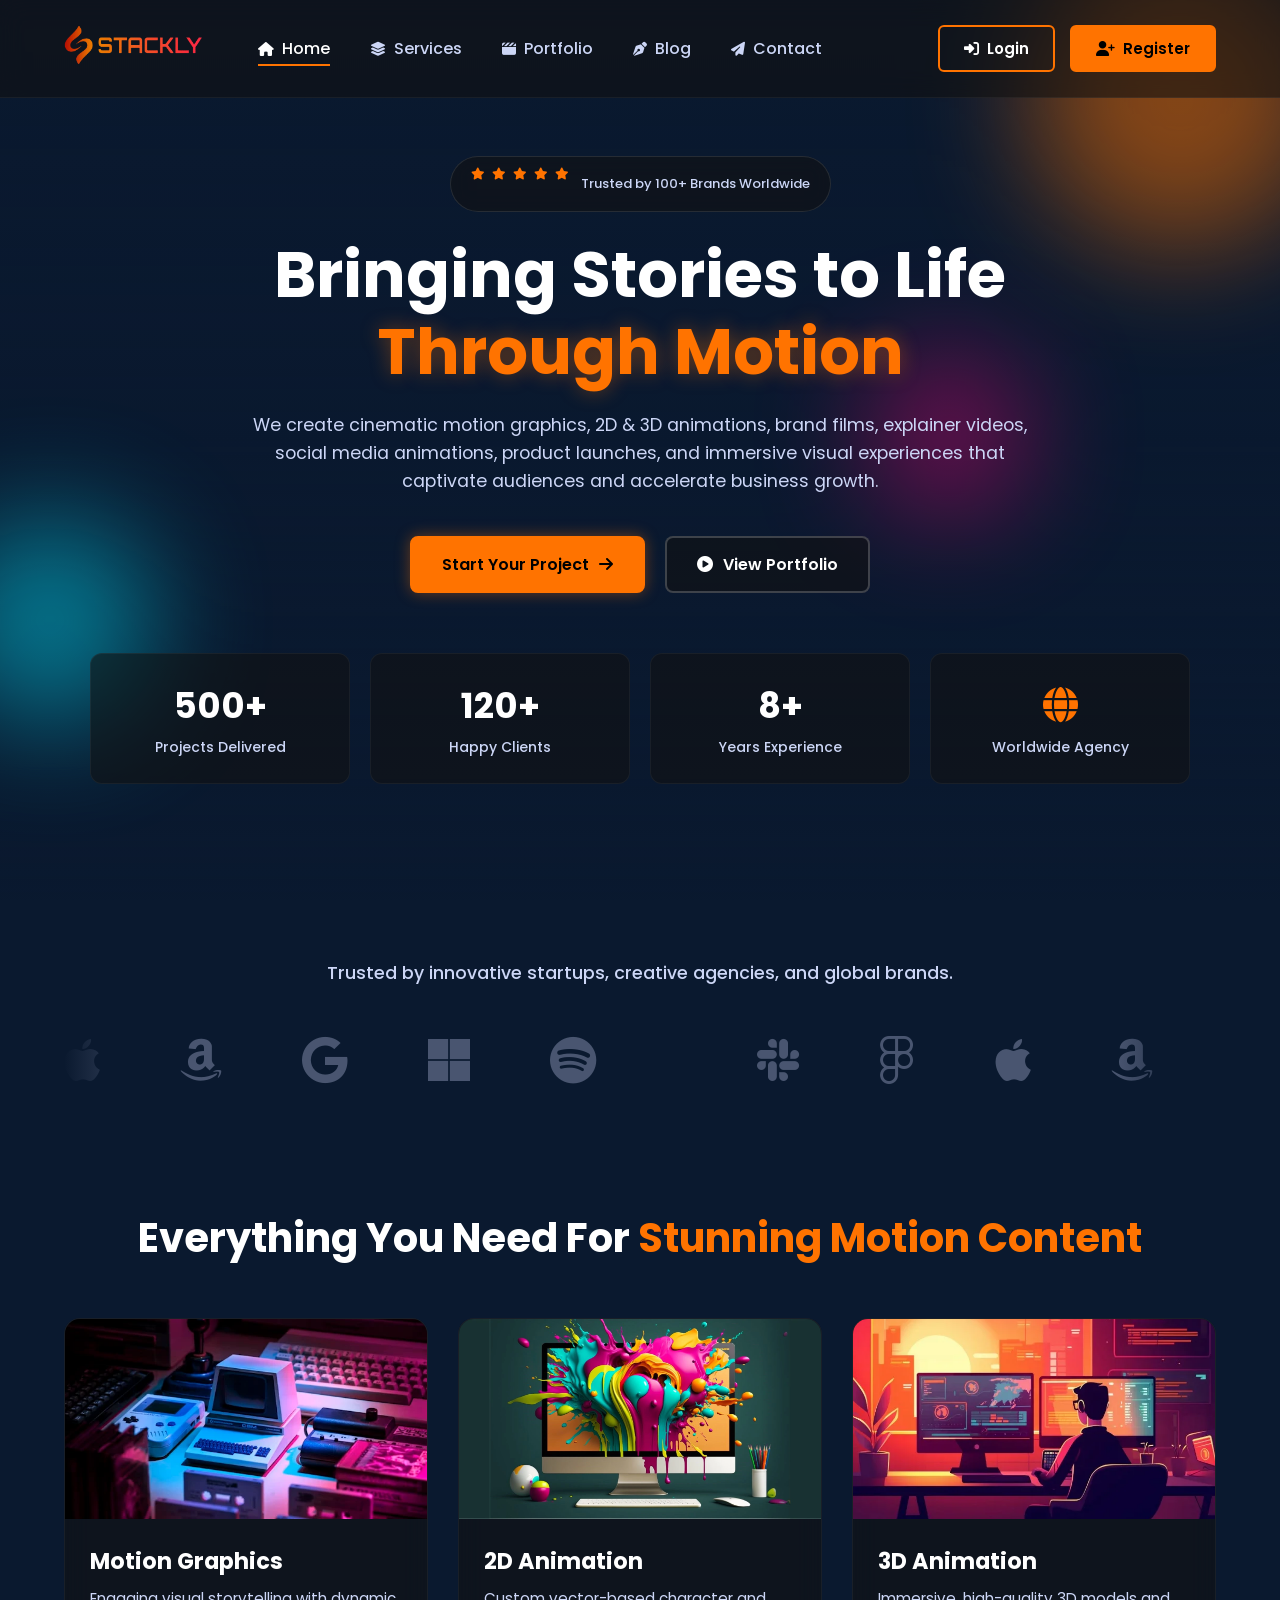
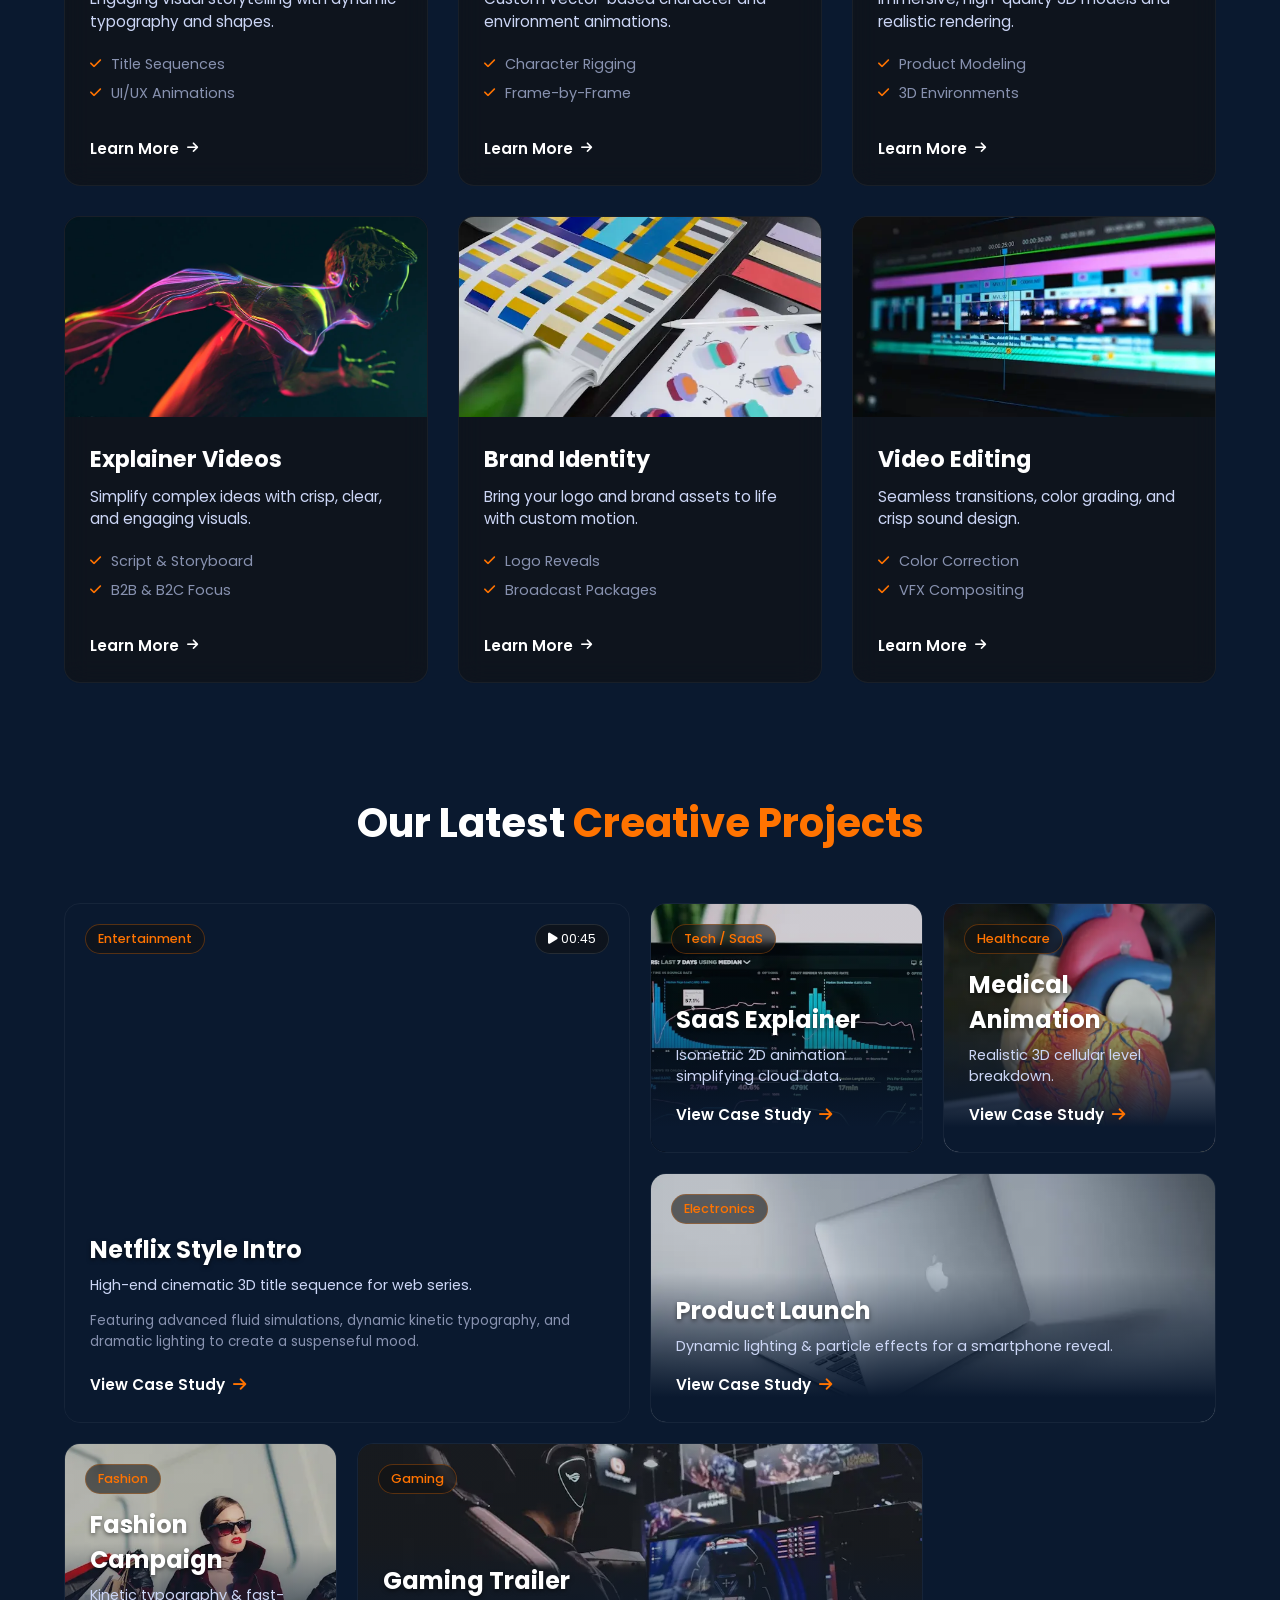
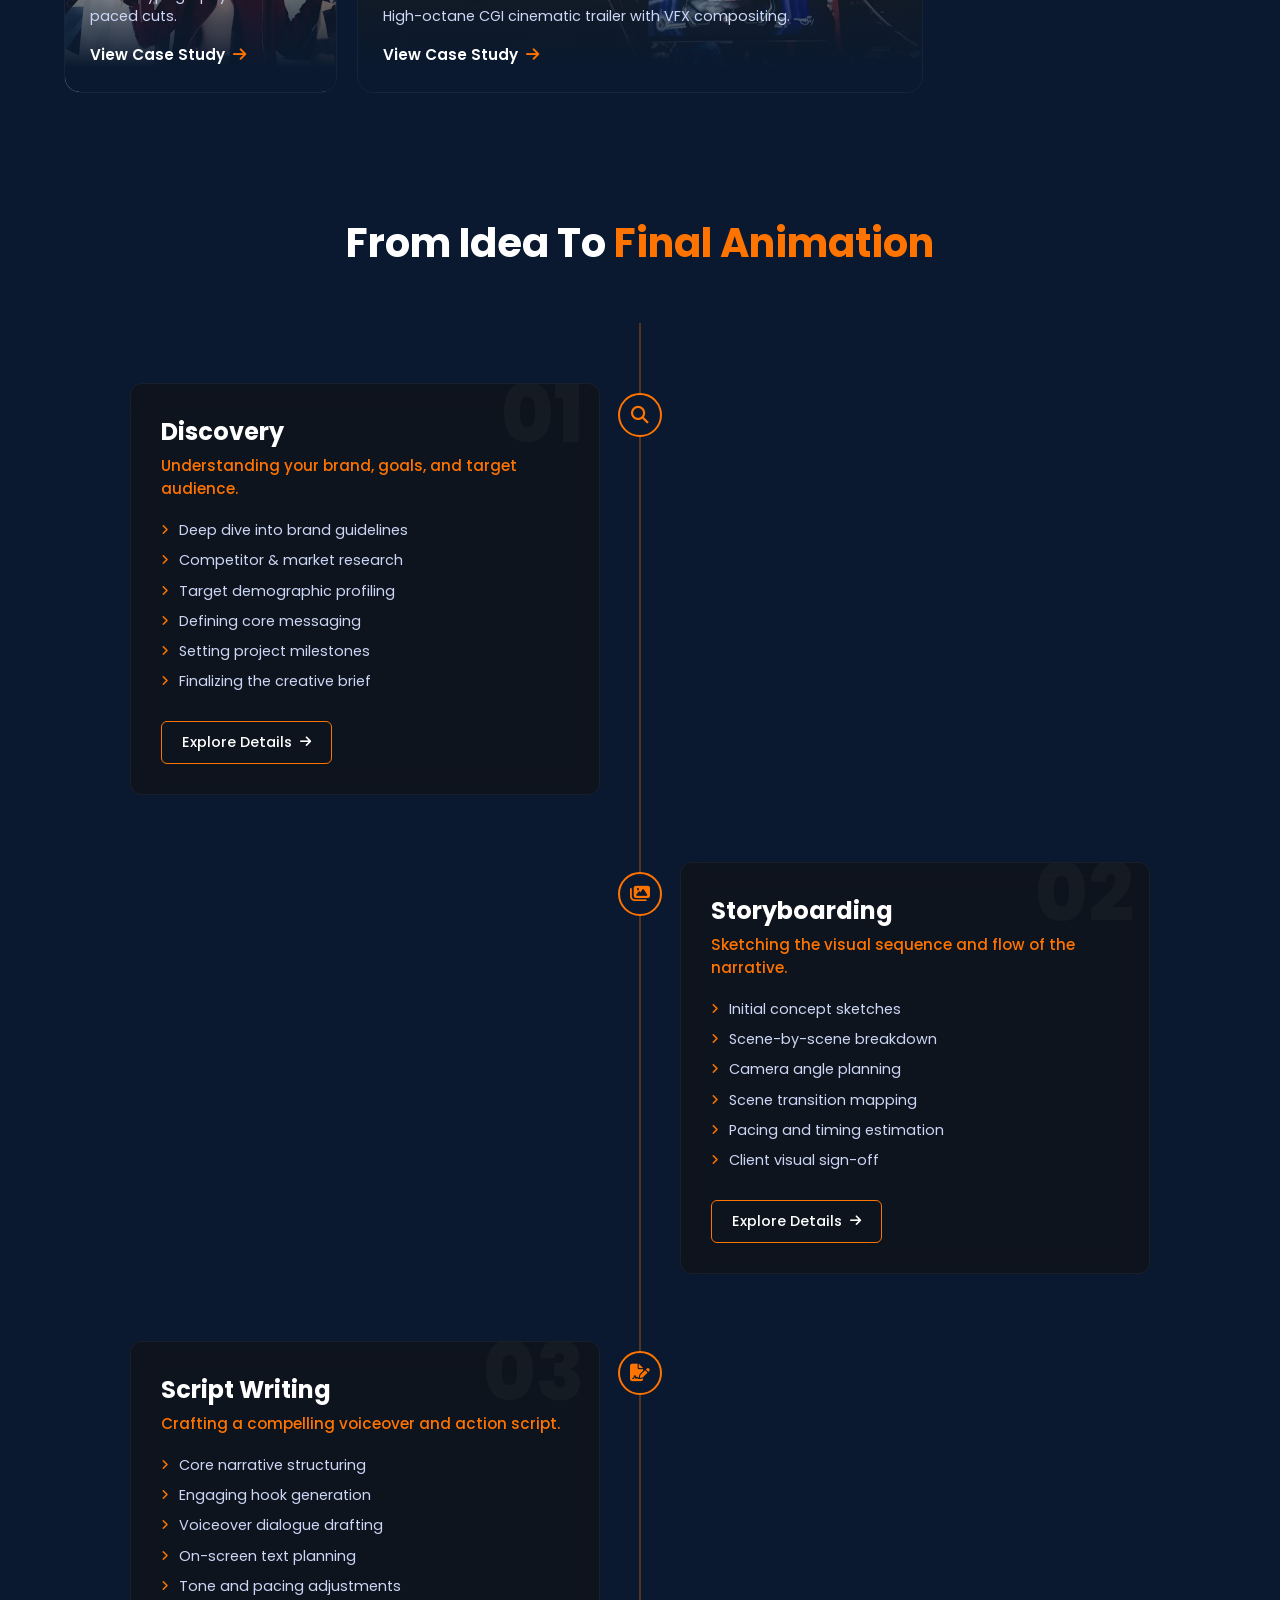
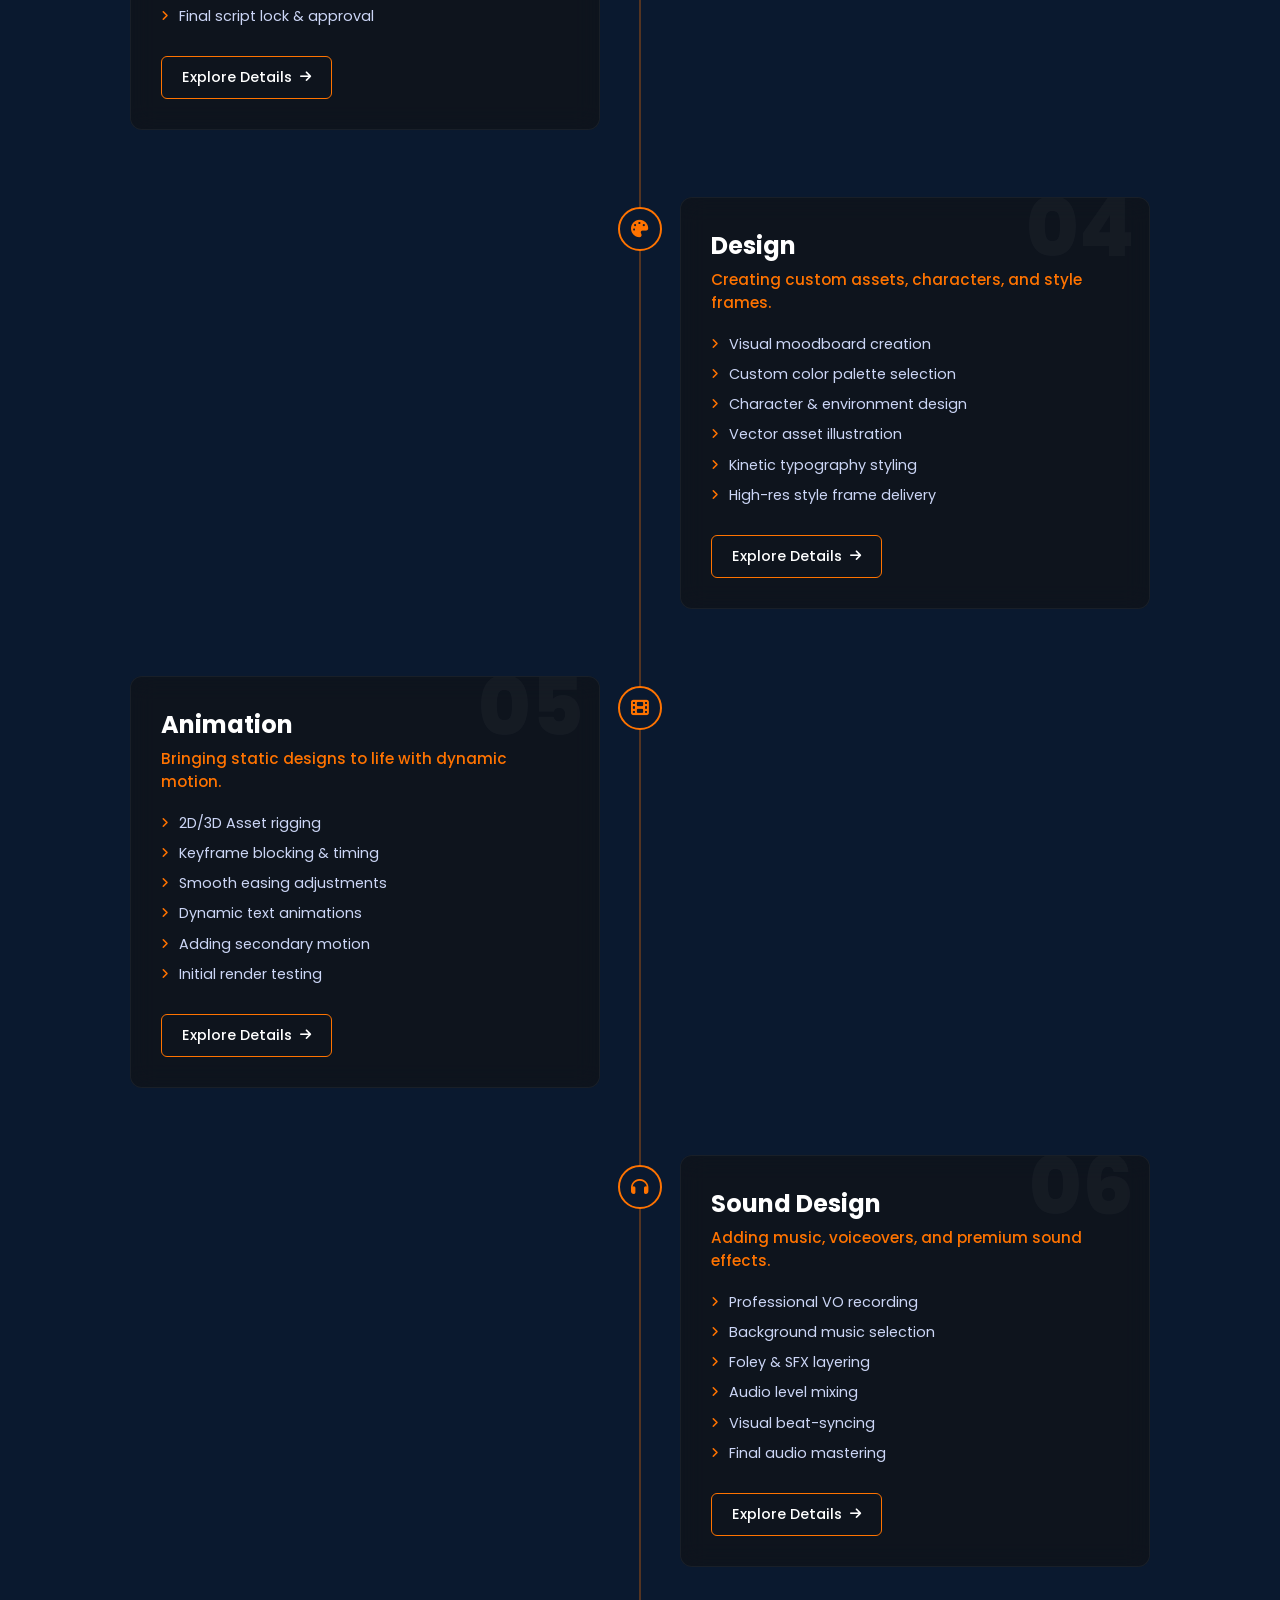
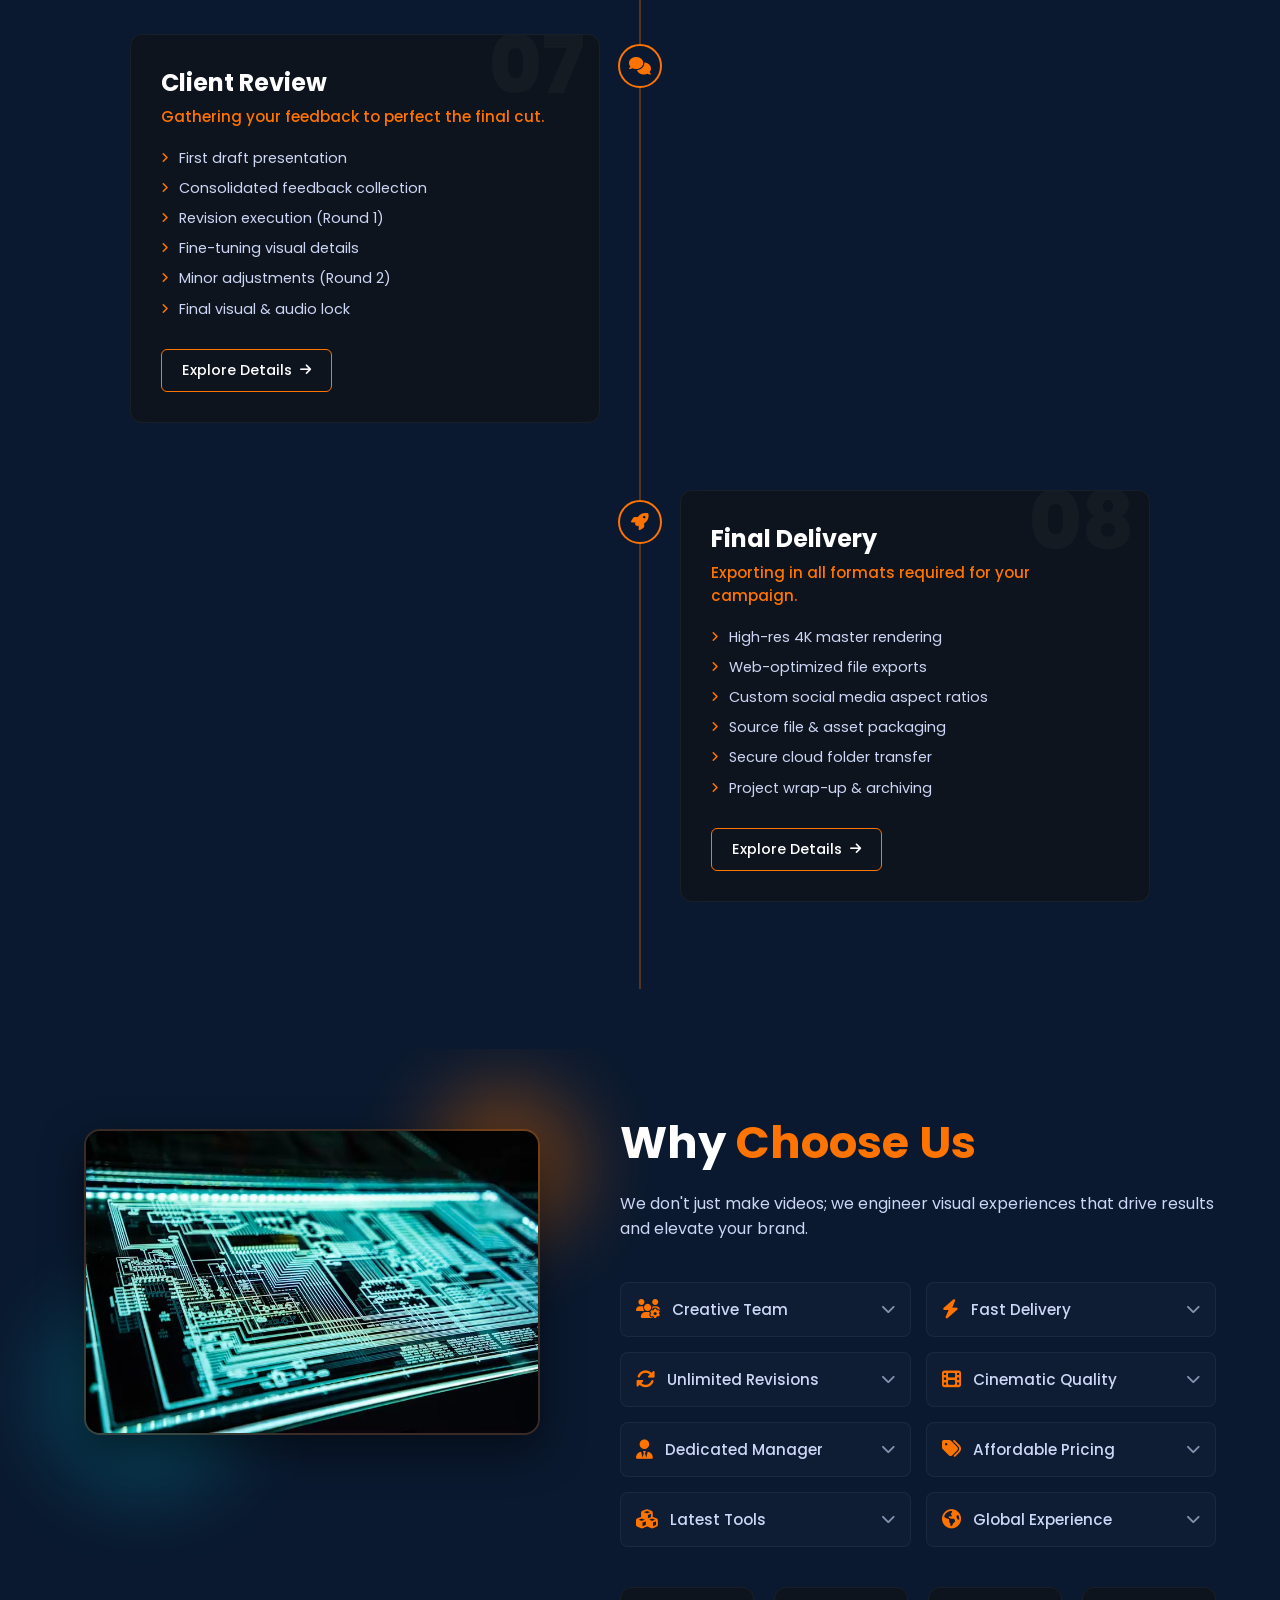
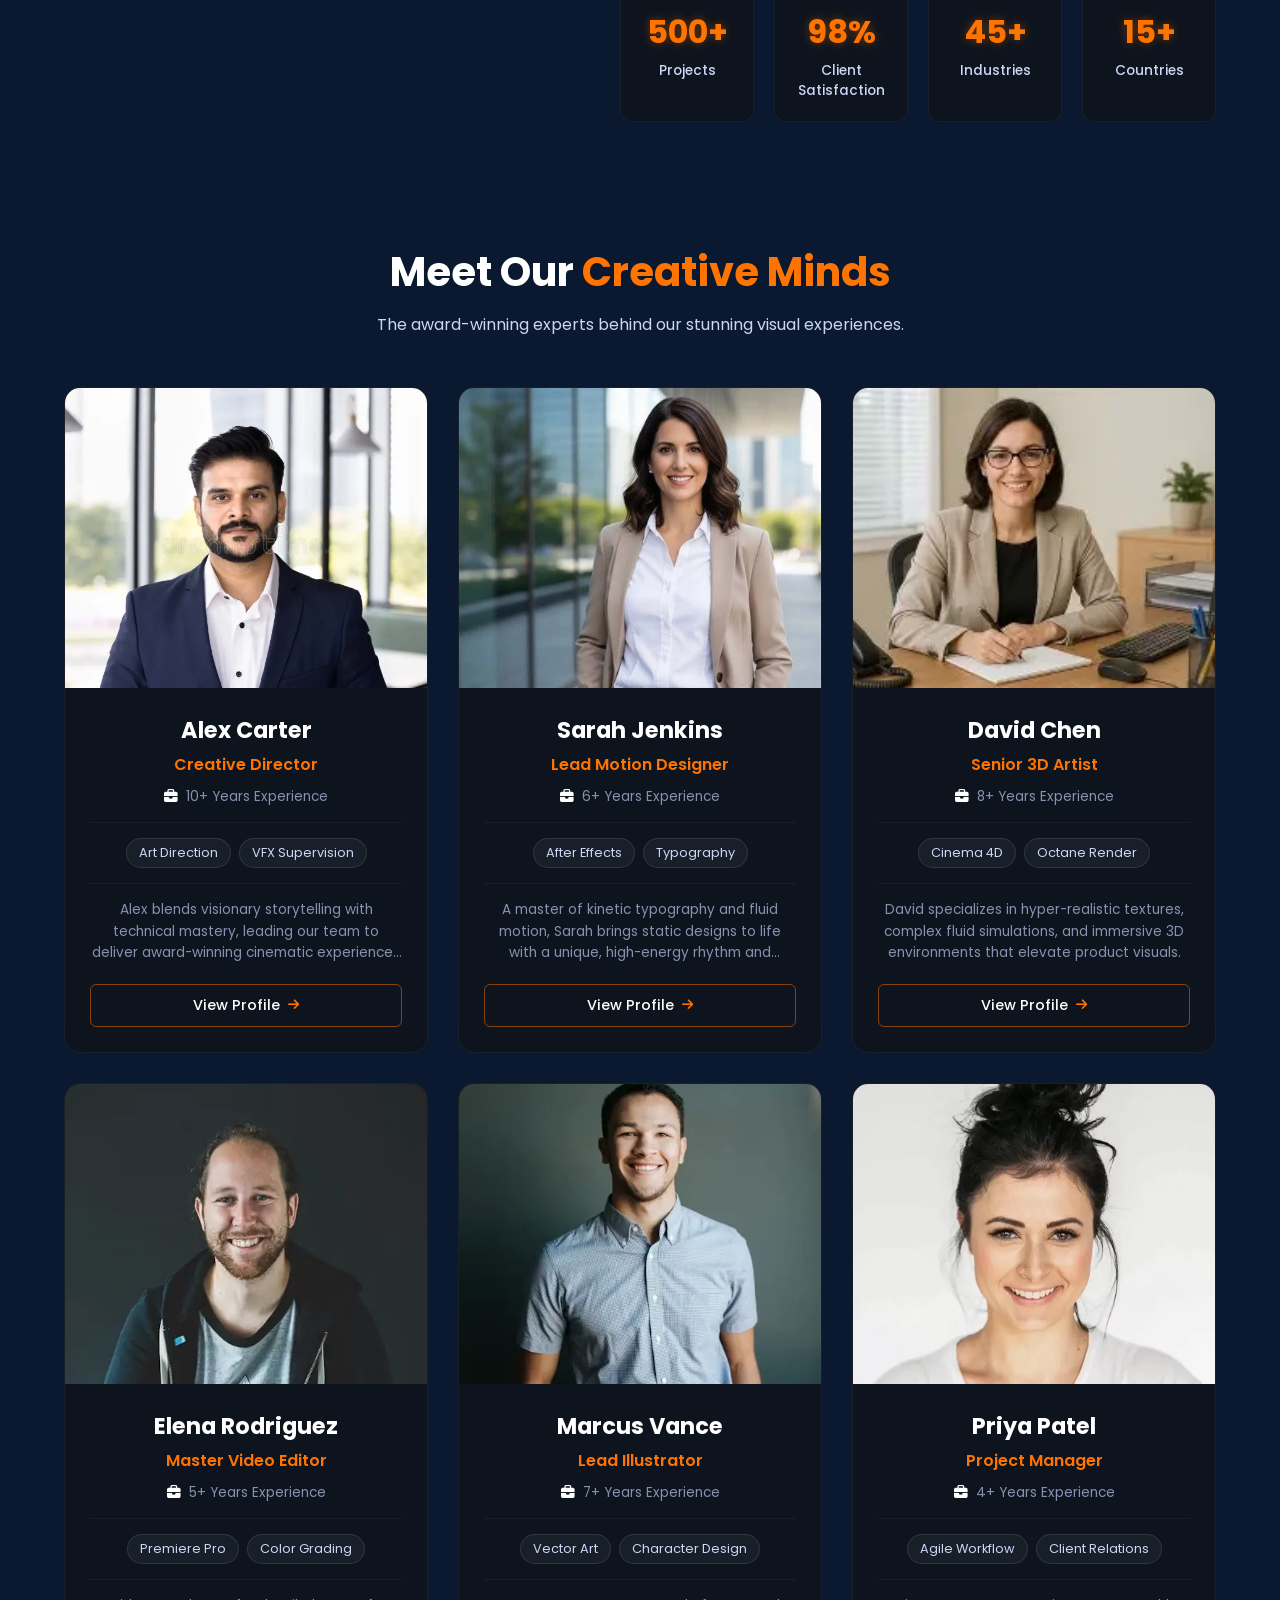
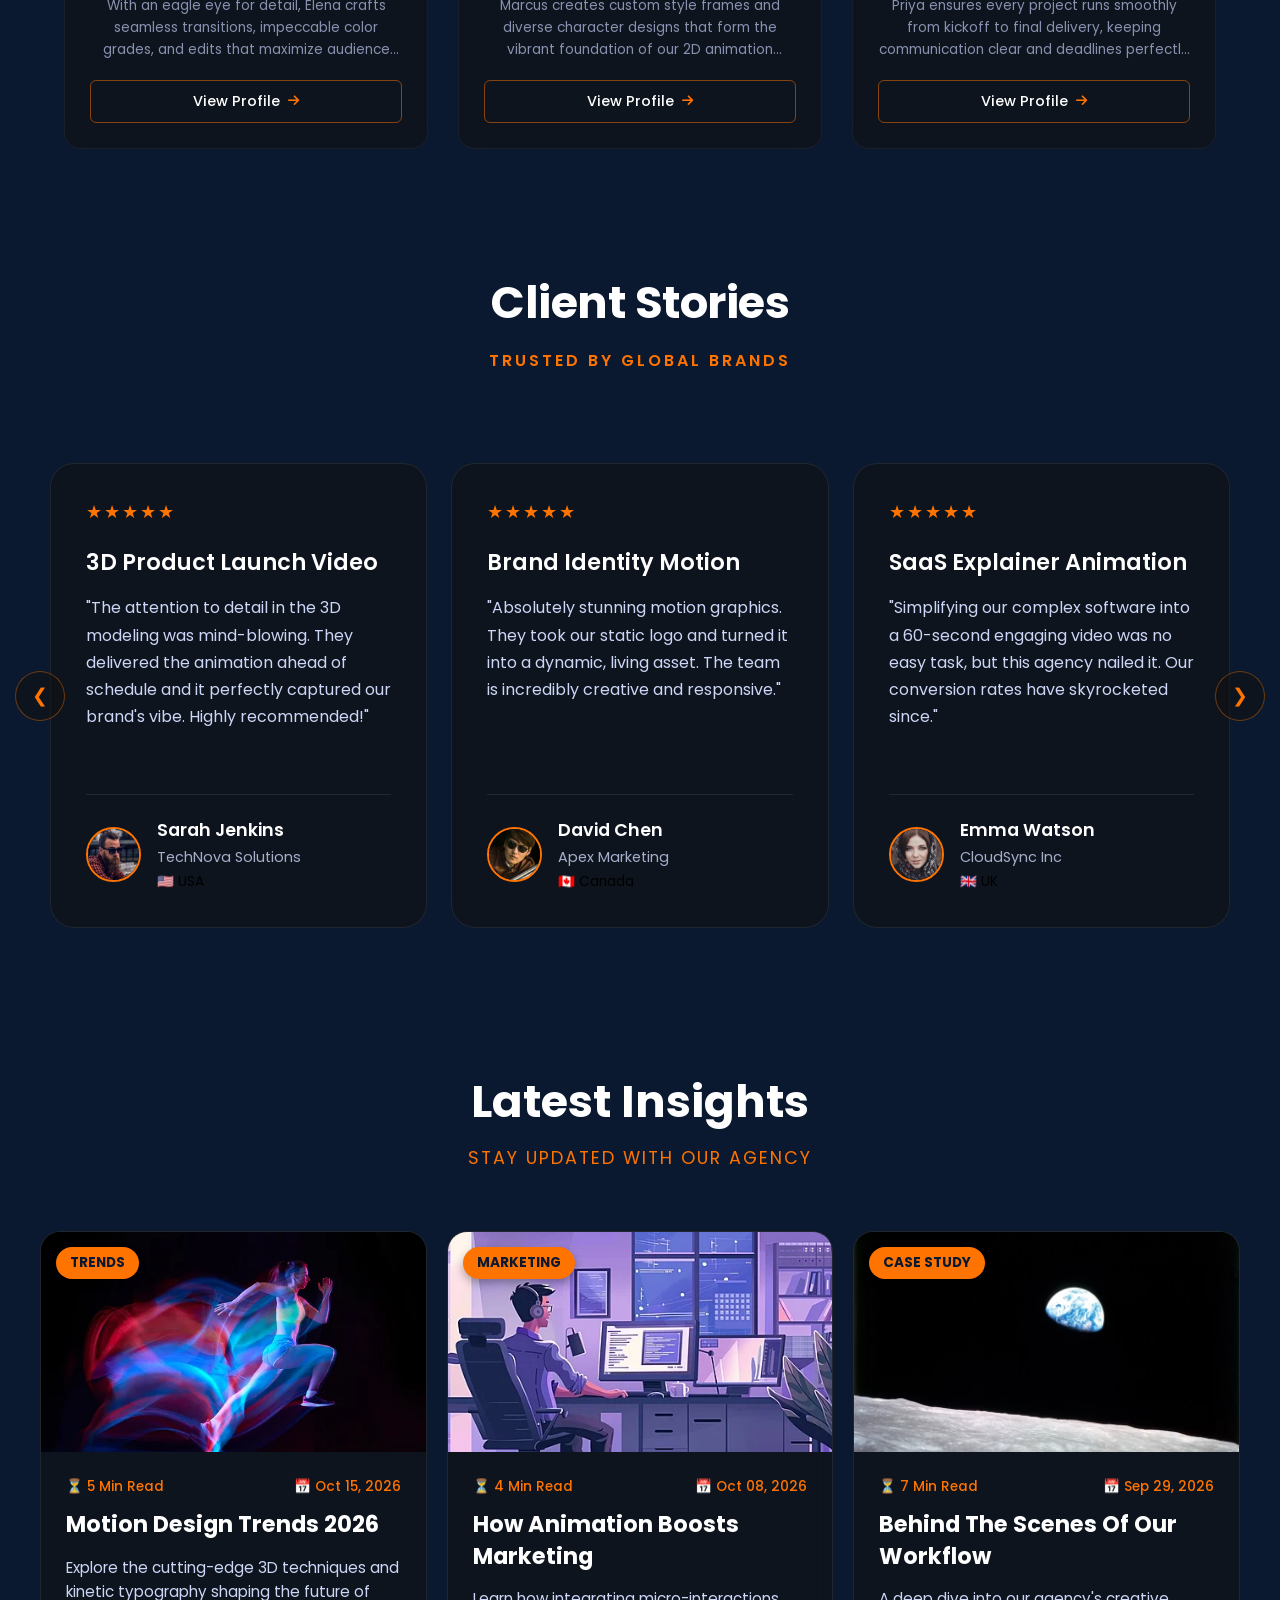
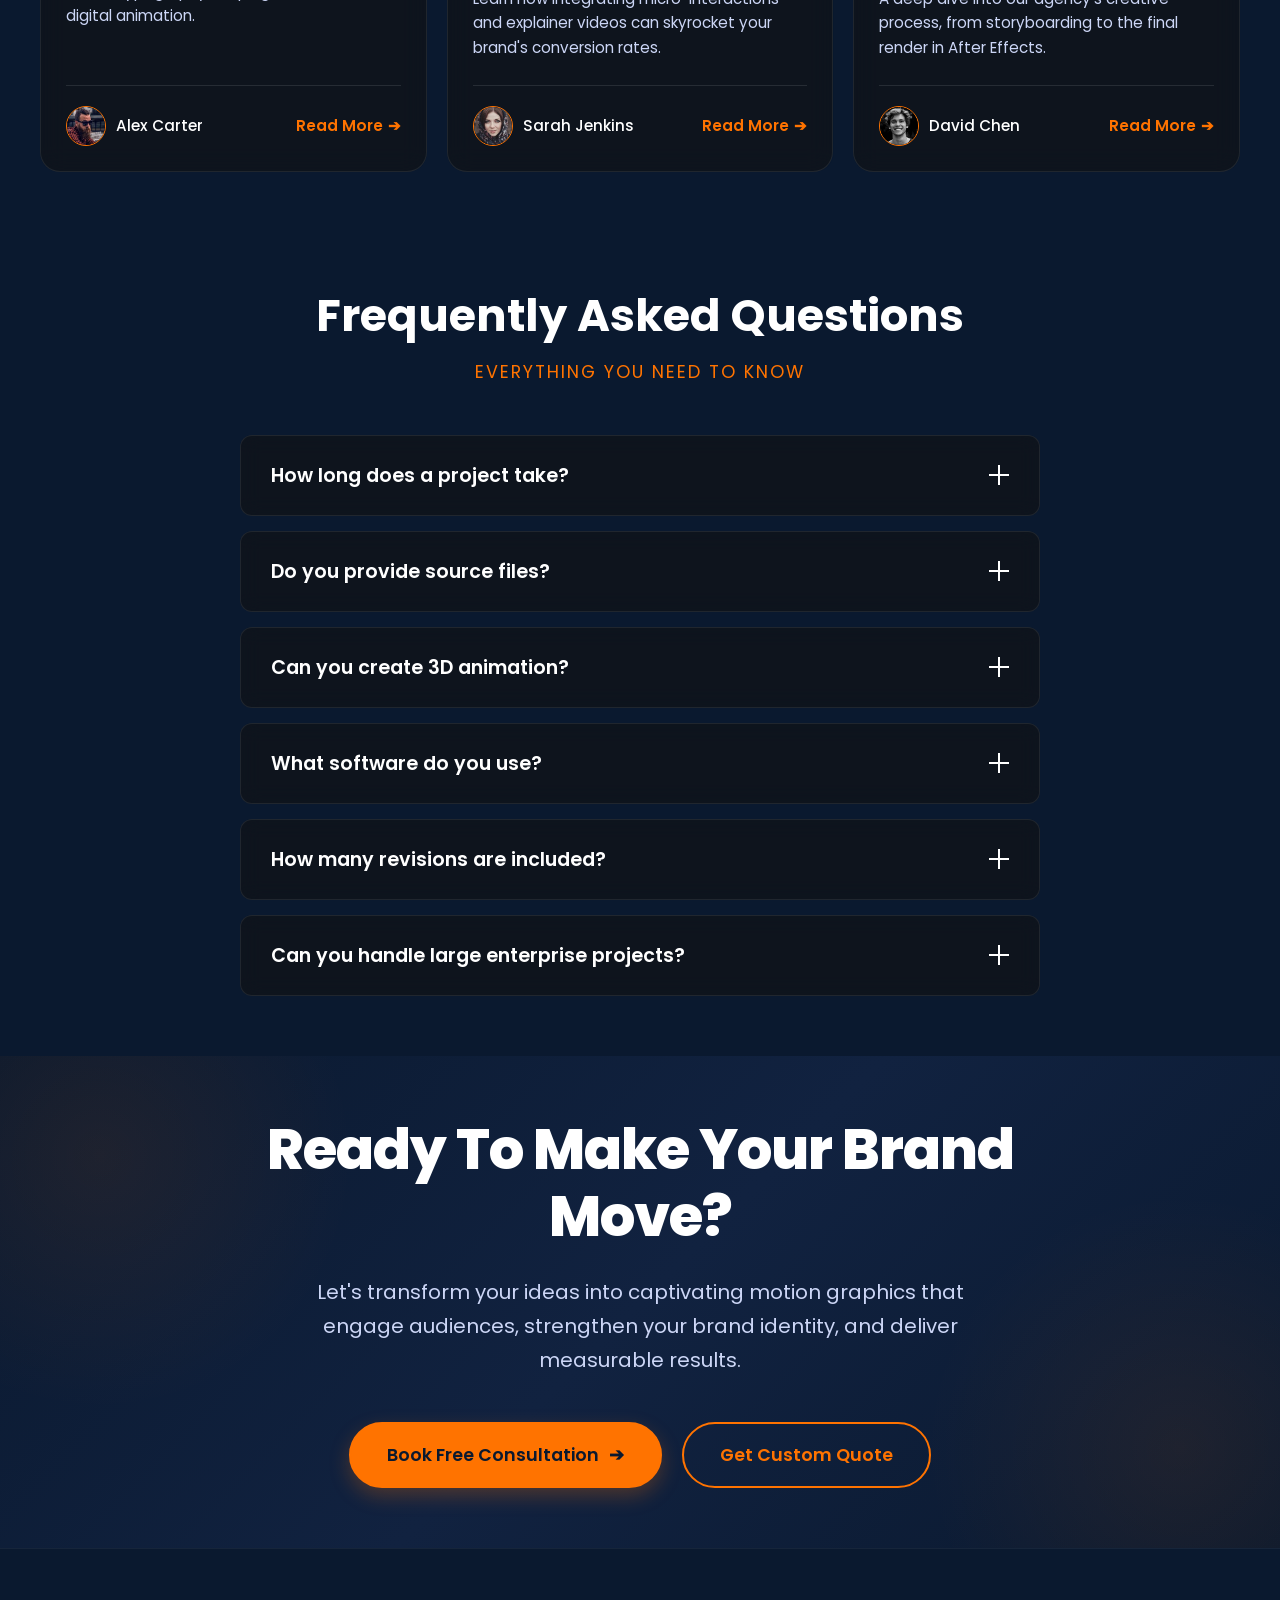
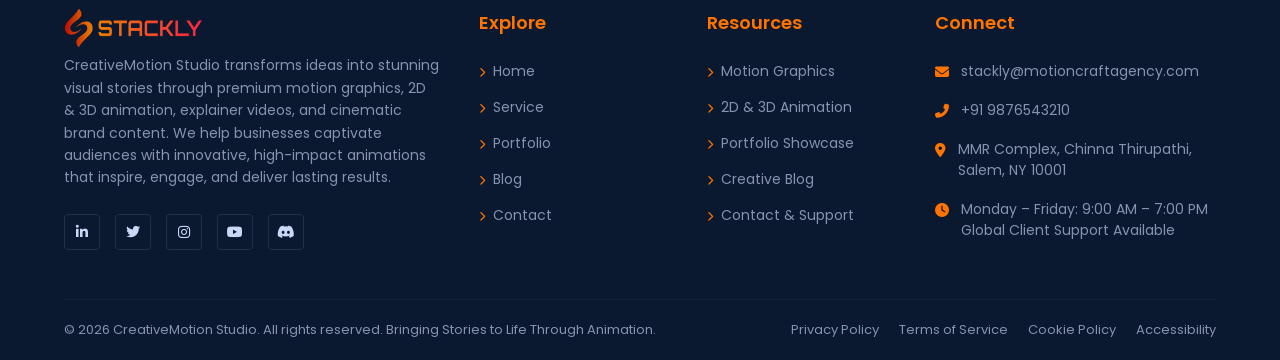
==== commit eaf15e15: "Motion Graphics" ====
--- a/index.html
+++ b/index.html
@@ -4,6 +4,14 @@
 <head>
     <meta charset="UTF-8">
     <meta name="viewport" content="width=device-width, initial-scale=1.0">
+    <meta property="og:title" content="Your Website Title Here">
+    <meta property="og:description" content="Join our premium online learning platform and upgrade your skills today.">
+    <meta property="og:image" content="https://yourwebsite.com/asset/preview-image.jpg">
+    <meta property="og:url" content="https://yourwebsite.com">
+    <meta property="og:type" content="website">
+    <meta name="description"
+        content="Join our premium online learning platform. Access interactive courses, live community zones, and expert tutors to upgrade your skills today.">
+    <link rel="icon" type="image/png" href="./asset/logo_Favicon.webp">
     <title>Stackly - Home Page</title>
     <link rel="stylesheet" href="https://cdnjs.cloudflare.com/ajax/libs/font-awesome/6.5.2/css/all.min.css">
     <link rel="stylesheet" href="style.css">
--- a/style.css
+++ b/style.css
@@ -388,597 +388,937 @@
   }
 }
 
-
 /* --- Brands Section --- */
-.brands-section { padding: 60px 5%; text-align: center; background: var(--bg-color); overflow: hidden; }
-.brands-heading { color: var(--text-light); font-size: 1.1rem; font-weight: 500; margin-bottom: 40px; }
+.brands-section {
+  padding: 60px 5%;
+  text-align: center;
+  background: var(--bg-color);
+  overflow: hidden;
+}
+.brands-heading {
+  color: var(--text-light);
+  font-size: 1.1rem;
+  font-weight: 500;
+  margin-bottom: 40px;
+}
 
 /* Marquee Infinite Scroll Setup */
-.marquee-container { position: relative; display: flex; width: 100%; overflow: hidden; }
+.marquee-container {
+  position: relative;
+  display: flex;
+  width: 100%;
+  overflow: hidden;
+}
 
 /* Edge Fading Effect */
-.marquee-container::before, .marquee-container::after {
-    content: ""; position: absolute; top: 0; width: 100px; height: 100%; z-index: 2;
-}
-.marquee-container::before { left: 0; background: linear-gradient(to right, var(--bg-color), transparent); }
-.marquee-container::after { right: 0; background: linear-gradient(to left, var(--bg-color), transparent); }
+.marquee-container::before,
+.marquee-container::after {
+  content: "";
+  position: absolute;
+  top: 0;
+  width: 100px;
+  height: 100%;
+  z-index: 2;
+}
+.marquee-container::before {
+  left: 0;
+  background: linear-gradient(to right, var(--bg-color), transparent);
+}
+.marquee-container::after {
+  right: 0;
+  background: linear-gradient(to left, var(--bg-color), transparent);
+}
 
 /* Animation Track */
-.marquee-track { display: flex; gap: 80px; width: max-content; animation: scrollMarquee 15s linear infinite; }
-.marquee-track:hover { animation-play-state: paused; } /* Pauses scroll when user hovers */
+.marquee-track {
+  display: flex;
+  gap: 80px;
+  width: max-content;
+  animation: scrollMarquee 15s linear infinite;
+}
+.marquee-track:hover {
+  animation-play-state: paused;
+} /* Pauses scroll when user hovers */
 
 /* Logo Styling & Hover Effect */
-.brand-logo { font-size: 3rem; color: #8892b0; opacity: 0.5; transition: all 0.3s ease; cursor: pointer; }
-.brand-logo:hover { opacity: 1; color: var(--primary-orange); transform: scale(1.2); }
+.brand-logo {
+  font-size: 3rem;
+  color: #8892b0;
+  opacity: 0.5;
+  transition: all 0.3s ease;
+  cursor: pointer;
+}
+.brand-logo:hover {
+  opacity: 1;
+  color: var(--primary-orange);
+  transform: scale(1.2);
+}
 
 /* Scroll Keyframes (-50% scrolls exactly half, matching the duplicate set) */
 @keyframes scrollMarquee {
-    0% { transform: translateX(0); }
-    100% { transform: translateX(-50%); } 
+  0% {
+    transform: translateX(0);
+  }
+  100% {
+    transform: translateX(-50%);
+  }
 }
 
 /* Responsive */
 @media screen and (max-width: 768px) {
-    .brands-section { padding: 40px 5%; }
-    .brands-heading { font-size: 0.95rem; }
-    .brand-logo { font-size: 2.2rem; }
-    .marquee-track { gap: 40px; }
-    .marquee-container::before, .marquee-container::after { width: 40px; }
-}
-
+  .brands-section {
+    padding: 40px 5%;
+  }
+  .brands-heading {
+    font-size: 0.95rem;
+  }
+  .brand-logo {
+    font-size: 2.2rem;
+  }
+  .marquee-track {
+    gap: 40px;
+  }
+  .marquee-container::before,
+  .marquee-container::after {
+    width: 40px;
+  }
+}
 
 /* --- Services Section --- */
-.services-section { padding: 80px 5%; background: var(--bg-color); }
-.section-header { text-align: center; margin-bottom: 50px; }
-.section-header h2 { font-size: 2.5rem; color: var(--text-white); }
-.section-header .highlight { color: var(--primary-orange); }
+.services-section {
+  padding: 50px 5%;
+  background: var(--bg-color);
+}
+.section-header {
+  text-align: center;
+  margin-bottom: 50px;
+}
+.section-header h2 {
+  font-size: 2.5rem;
+  color: var(--text-white);
+}
+.section-header .highlight {
+  color: var(--primary-orange);
+}
 
 /* Auto-fit Grid (100% Mobile & Tab Responsive) */
-.services-grid { 
-    display: grid; 
-    grid-template-columns: repeat(auto-fit, minmax(300px, 1fr)); 
-    gap: 30px; 
+.services-grid {
+  display: grid;
+  grid-template-columns: repeat(auto-fit, minmax(300px, 1fr));
+  gap: 30px;
 }
 
 /* Glassmorphism Card Wrapper */
 .service-card {
-    background: var(--glass-bg);
-    backdrop-filter: blur(12px); -webkit-backdrop-filter: blur(12px);
-    border: 1px solid rgba(255, 255, 255, 0.05);
-    border-radius: 16px;
-    overflow: hidden; /* Ensures image stays within rounded corners */
-    transition: all 0.4s ease;
-    display: flex; flex-direction: column;
+  background: var(--glass-bg);
+  backdrop-filter: blur(12px);
+  -webkit-backdrop-filter: blur(12px);
+  border: 1px solid rgba(255, 255, 255, 0.05);
+  border-radius: 16px;
+  overflow: hidden; /* Ensures image stays within rounded corners */
+  transition: all 0.4s ease;
+  display: flex;
+  flex-direction: column;
 }
 
 /* Hover Effects on Card */
 .service-card:hover {
-    transform: translateY(-12px);
-    border-color: var(--primary-orange);
-    box-shadow: 0 15px 30px var(--orange-glow);
-    background: rgba(255, 115, 0, 0.05);
+  transform: translateY(-12px);
+  border-color: var(--primary-orange);
+  box-shadow: 0 15px 30px var(--orange-glow);
+  background: rgba(255, 115, 0, 0.05);
 }
 
 /* Image Styling & Zoom Effect */
-.card-image { width: 100%; height: 200px; overflow: hidden; }
-.card-image img { width: 100%; height: 100%; object-fit: cover; transition: transform 0.6s ease; }
-.service-card:hover .card-image img { transform: scale(1.1); } /* Zooms in on hover */
+.card-image {
+  width: 100%;
+  height: 200px;
+  overflow: hidden;
+}
+.card-image img {
+  width: 100%;
+  height: 100%;
+  object-fit: cover;
+  transition: transform 0.6s ease;
+}
+.service-card:hover .card-image img {
+  transform: scale(1.1);
+} /* Zooms in on hover */
 
 /* Card Content Area */
-.card-content { padding: 25px; display: flex; flex-direction: column; flex-grow: 1; }
-.card-content h3 { color: var(--text-white); font-size: 1.4rem; margin-bottom: 10px; }
-.card-content p { color: var(--text-light); font-size: 0.95rem; line-height: 1.5; margin-bottom: 20px; flex-grow: 1; }
+.card-content {
+  padding: 25px;
+  display: flex;
+  flex-direction: column;
+  flex-grow: 1;
+}
+.card-content h3 {
+  color: var(--text-white);
+  font-size: 1.4rem;
+  margin-bottom: 10px;
+}
+.card-content p {
+  color: var(--text-light);
+  font-size: 0.95rem;
+  line-height: 1.5;
+  margin-bottom: 20px;
+  flex-grow: 1;
+}
 
 /* Features List */
-.features-list { list-style: none; margin-bottom: 25px; }
-.features-list li { color: #8892b0; font-size: 0.9rem; margin-bottom: 8px; display: flex; align-items: center; gap: 10px; }
-.features-list li i { color: var(--primary-orange); font-size: 0.8rem; }
+.features-list {
+  list-style: none;
+  margin-bottom: 25px;
+}
+.features-list li {
+  color: #8892b0;
+  font-size: 0.9rem;
+  margin-bottom: 8px;
+  display: flex;
+  align-items: center;
+  gap: 10px;
+}
+.features-list li i {
+  color: var(--primary-orange);
+  font-size: 0.8rem;
+}
 
 /* Learn More Button */
-.learn-more { color: var(--text-white); text-decoration: none; font-size: 0.95rem; font-weight: 600; display: inline-flex; align-items: center; gap: 8px; transition: color 0.3s; }
-.learn-more i { font-size: 0.8rem; transition: transform 0.3s; }
-.service-card:hover .learn-more { color: var(--primary-orange); }
-.learn-more:hover i { transform: translateX(5px); }
+.learn-more {
+  color: var(--text-white);
+  text-decoration: none;
+  font-size: 0.95rem;
+  font-weight: 600;
+  display: inline-flex;
+  align-items: center;
+  gap: 8px;
+  transition: color 0.3s;
+}
+.learn-more i {
+  font-size: 0.8rem;
+  transition: transform 0.3s;
+}
+.service-card:hover .learn-more {
+  color: var(--primary-orange);
+}
+.learn-more:hover i {
+  transform: translateX(5px);
+}
 
 /* Responsive Header Tweaks */
 @media screen and (max-width: 768px) {
-    .section-header h2 { font-size: 2rem; }
-    .services-section { padding: 60px 3%; }
-}
-
+  .section-header h2 {
+    font-size: 2rem;
+  }
+  .services-section {
+    padding: 60px 3%;
+  }
+}
 
 /* --- Featured Projects (Bento Grid) --- */
-.portfolio-section { padding: 80px 5%; background: var(--bg-color); }
-.bento-grid { 
-    display: grid; 
-    grid-template-columns: repeat(4, 1fr); /* 4 Columns Desktop */
-    grid-auto-rows: 250px; /* Fixed row height */
-    gap: 20px; 
+.portfolio-section {
+  padding: 60px 5%;
+  background: var(--bg-color);
+}
+.bento-grid {
+  display: grid;
+  grid-template-columns: repeat(4, 1fr); /* 4 Columns Desktop */
+  grid-auto-rows: 250px; /* Fixed row height */
+  gap: 20px;
 }
 
 /* Card Base */
 .bento-card {
-    position: relative; border-radius: 16px; overflow: hidden;
-    border: 1px solid rgba(255, 255, 255, 0.05); transition: all 0.4s ease;
-    display: flex; flex-direction: column; justify-content: flex-end; padding: 25px;
+  position: relative;
+  border-radius: 16px;
+  overflow: hidden;
+  border: 1px solid rgba(255, 255, 255, 0.05);
+  transition: all 0.4s ease;
+  display: flex;
+  flex-direction: column;
+  justify-content: flex-end;
+  padding: 25px;
 }
 
 /* Bento Sizing Classes */
-.card-large { grid-column: span 2; grid-row: span 2; } /* 2x2 Big */
-.card-wide { grid-column: span 2; grid-row: span 1; }  /* 2x1 Wide */
-.card-standard { grid-column: span 1; grid-row: span 1; } /* 1x1 Normal */
+.card-large {
+  grid-column: span 2;
+  grid-row: span 2;
+} /* 2x2 Big */
+.card-wide {
+  grid-column: span 2;
+  grid-row: span 1;
+} /* 2x1 Wide */
+.card-standard {
+  grid-column: span 1;
+  grid-row: span 1;
+} /* 1x1 Normal */
 
 /* Background Image & Overlay */
-.bento-bg { position: absolute; inset: 0; width: 100%; height: 100%; object-fit: cover; z-index: 1; transition: transform 0.6s ease; }
-.bento-overlay { position: absolute; inset: 0; background: linear-gradient(to top, rgba(10,25,47, 1) 10%, rgba(10,25,47, 0.2) 60%); z-index: 2; transition: background 0.4s ease; }
+.bento-bg {
+  position: absolute;
+  inset: 0;
+  width: 100%;
+  height: 100%;
+  object-fit: cover;
+  z-index: 1;
+  transition: transform 0.6s ease;
+}
+.bento-overlay {
+  position: absolute;
+  inset: 0;
+  background: linear-gradient(
+    to top,
+    rgba(10, 25, 47, 1) 10%,
+    rgba(10, 25, 47, 0.2) 60%
+  );
+  z-index: 2;
+  transition: background 0.4s ease;
+}
 
 /* Hover Effects */
-.bento-card:hover { border-color: var(--primary-orange); box-shadow: 0 10px 30px var(--orange-glow); transform: translateY(-5px); }
-.bento-card:hover .bento-bg { transform: scale(1.1); }
-.bento-card:hover .bento-overlay { background: linear-gradient(to top, rgba(10,25,47, 1) 10%, rgba(255,115,0, 0.3) 100%); } /* Orange tint on hover */
+.bento-card:hover {
+  border-color: var(--primary-orange);
+  box-shadow: 0 10px 30px var(--orange-glow);
+  transform: translateY(-5px);
+}
+.bento-card:hover .bento-bg {
+  transform: scale(1.1);
+}
+.bento-card:hover .bento-overlay {
+  background: linear-gradient(
+    to top,
+    rgba(10, 25, 47, 1) 10%,
+    rgba(255, 115, 0, 0.3) 100%
+  );
+} /* Orange tint on hover */
 
 /* Badges (Top) */
-.bento-badges { position: absolute; top: 20px; left: 20px; right: 20px; display: flex; justify-content: space-between; z-index: 3; }
-.badge { background: var(--glass-bg); backdrop-filter: blur(5px); padding: 5px 12px; border-radius: 20px; font-size: 0.8rem; color: var(--text-white); border: 1px solid rgba(255,255,255,0.1); }
-.badge.industry { color: var(--primary-orange); border-color: rgba(255,115,0,0.3); font-weight: 500; }
+.bento-badges {
+  position: absolute;
+  top: 20px;
+  left: 20px;
+  right: 20px;
+  display: flex;
+  justify-content: space-between;
+  z-index: 3;
+}
+.badge {
+  background: var(--glass-bg);
+  backdrop-filter: blur(5px);
+  padding: 5px 12px;
+  border-radius: 20px;
+  font-size: 0.8rem;
+  color: var(--text-white);
+  border: 1px solid rgba(255, 255, 255, 0.1);
+}
+.badge.industry {
+  color: var(--primary-orange);
+  border-color: rgba(255, 115, 0, 0.3);
+  font-weight: 500;
+}
 
 /* Content (Bottom) */
-.bento-content { position: relative; z-index: 3; }
-.bento-content h3 { color: var(--text-white); font-size: 1.5rem; margin-bottom: 8px; text-shadow: 0 2px 4px rgba(0,0,0,0.5); }
-.bento-content p { color: var(--text-light); font-size: 0.9rem; margin-bottom: 15px; }
-.view-case { color: var(--text-white); text-decoration: none; font-size: 0.95rem; font-weight: 600; display: inline-flex; align-items: center; gap: 8px; }
-.view-case i { transition: transform 0.3s; color: var(--primary-orange); }
-.bento-card:hover .view-case i { transform: translateX(5px); }
+.bento-content {
+  position: relative;
+  z-index: 3;
+}
+.bento-content h3 {
+  color: var(--text-white);
+  font-size: 1.5rem;
+  margin-bottom: 8px;
+  text-shadow: 0 2px 4px rgba(0, 0, 0, 0.5);
+}
+.bento-content p {
+  color: var(--text-light);
+  font-size: 0.9rem;
+  margin-bottom: 15px;
+}
+.view-case {
+  color: var(--text-white);
+  text-decoration: none;
+  font-size: 0.95rem;
+  font-weight: 600;
+  display: inline-flex;
+  align-items: center;
+  gap: 8px;
+}
+.view-case i {
+  transition: transform 0.3s;
+  color: var(--primary-orange);
+}
+.bento-card:hover .view-case i {
+  transform: translateX(5px);
+}
 
 /* --- Video & Extra Text Tweak for Bento Card --- */
 video.bento-bg {
-    pointer-events: none; /* Prevents user from accidentally clicking/pausing the video */
+  pointer-events: none; /* Prevents user from accidentally clicking/pausing the video */
 }
 
 .bento-content .extra-text {
-    font-size: 0.85rem;
-    color: #8892b0;
-    margin-bottom: 20px;
-    line-height: 1.5;
+  font-size: 0.85rem;
+  color: #8892b0;
+  margin-bottom: 20px;
+  line-height: 1.5;
 }
 
 /* Make sure mobile responsiveness stays perfect for the extra text */
 @media screen and (max-width: 768px) {
-    .bento-content .extra-text {
-        font-size: 0.8rem;
-        margin-bottom: 15px;
-        display: none; /* Optional: If mobile screen is too small, you can hide this extra line. Remove this line if you want to keep it visible on mobile */
-    }
+  .bento-content .extra-text {
+    font-size: 0.8rem;
+    margin-bottom: 15px;
+    display: none; /* Optional: If mobile screen is too small, you can hide this extra line. Remove this line if you want to keep it visible on mobile */
+  }
 }
 
 /* --- Mobile & Tablet Responsive --- */
 @media screen and (max-width: 1024px) {
-    /* Tablet: 2 Columns */
-    .bento-grid { grid-template-columns: repeat(2, 1fr); }
-    .card-large { grid-column: span 2; grid-row: span 2; }
-    .card-wide, .card-standard { grid-column: span 1; grid-row: span 1; }
+  /* Tablet: 2 Columns */
+  .bento-grid {
+    grid-template-columns: repeat(2, 1fr);
+  }
+  .card-large {
+    grid-column: span 2;
+    grid-row: span 2;
+  }
+  .card-wide,
+  .card-standard {
+    grid-column: span 1;
+    grid-row: span 1;
+  }
 }
 
 @media screen and (max-width: 768px) {
-    /* Mobile: 1 Column */
-    .bento-grid { grid-template-columns: 1fr; grid-auto-rows: minmax(300px, auto); }
-    .card-large, .card-wide, .card-standard { grid-column: span 1; grid-row: span 1; } /* Everything stacks vertically */
-    .bento-content h3 { font-size: 1.3rem; }
-}
-
+  /* Mobile: 1 Column */
+  .bento-grid {
+    grid-template-columns: 1fr;
+    grid-auto-rows: minmax(300px, auto);
+  }
+  .card-large,
+  .card-wide,
+  .card-standard {
+    grid-column: span 1;
+    grid-row: span 1;
+  } /* Everything stacks vertically */
+  .bento-content h3 {
+    font-size: 1.3rem;
+  }
+}
 
 /* --- Process Timeline Section --- */
-.process-section { padding: 80px 5%; background: var(--bg-color); overflow: hidden; }
-.timeline-container { position: relative; max-width: 1100px; margin: 0 auto; padding: 40px 0; }
+.process-section {
+  padding: 60px 5%;
+  background: var(--bg-color);
+  overflow: hidden;
+}
+.timeline-container {
+  position: relative;
+  max-width: 1100px;
+  margin: 0 auto;
+  padding: 40px 0;
+}
 
 /* Animated Center Line */
 .timeline-container::before {
-    content: ''; position: absolute; top: 0; bottom: 0; left: 50%; transform: translateX(-50%);
-    width: 2px; background: rgba(255, 115, 0, 0.3); z-index: 1;
+  content: "";
+  position: absolute;
+  top: 0;
+  bottom: 0;
+  left: 50%;
+  transform: translateX(-50%);
+  width: 2px;
+  background: rgba(255, 115, 0, 0.3);
+  z-index: 1;
 }
 
 /* Timeline Item Layout */
-.timeline-item { position: relative; width: 50%; padding: 20px 40px; margin-bottom: 20px; }
-.timeline-item:nth-child(odd) { left: 0; text-align: right; }
-.timeline-item:nth-child(even) { left: 50%; text-align: left; }
+.timeline-item {
+  position: relative;
+  width: 50%;
+  padding: 20px 40px;
+  margin-bottom: 20px;
+}
+.timeline-item:nth-child(odd) {
+  left: 0;
+  text-align: right;
+}
+.timeline-item:nth-child(even) {
+  left: 50%;
+  text-align: left;
+}
 
 /* Timeline Dot (Icon) */
 .timeline-dot {
-    position: absolute; top: 30px; width: 44px; height: 44px; z-index: 2;
-    background: var(--bg-color); border: 2px solid var(--primary-orange); border-radius: 50%;
-    display: flex; align-items: center; justify-content: center;
-    color: var(--primary-orange); font-size: 1.1rem; transition: all 0.4s ease;
-}
-.timeline-item:nth-child(odd) .timeline-dot { right: -22px; }
-.timeline-item:nth-child(even) .timeline-dot { left: -22px; }
+  position: absolute;
+  top: 30px;
+  width: 44px;
+  height: 44px;
+  z-index: 2;
+  background: var(--bg-color);
+  border: 2px solid var(--primary-orange);
+  border-radius: 50%;
+  display: flex;
+  align-items: center;
+  justify-content: center;
+  color: var(--primary-orange);
+  font-size: 1.1rem;
+  transition: all 0.4s ease;
+}
+.timeline-item:nth-child(odd) .timeline-dot {
+  right: -22px;
+}
+.timeline-item:nth-child(even) .timeline-dot {
+  left: -22px;
+}
 
 /* Glassmorphism Content Card */
 .timeline-content {
-    position: relative; background: var(--glass-bg); padding: 30px; border-radius: 12px;
-    border: 1px solid rgba(255, 255, 255, 0.05); backdrop-filter: blur(12px); -webkit-backdrop-filter: blur(12px);
-    transition: all 0.4s ease; display: inline-block; width: 100%; text-align: left; /* Keep text left aligned inside card always */
-    overflow: hidden; /* FIX: Prevents the big number from spilling out */
+  position: relative;
+  background: var(--glass-bg);
+  padding: 30px;
+  border-radius: 12px;
+  border: 1px solid rgba(255, 255, 255, 0.05);
+  backdrop-filter: blur(12px);
+  -webkit-backdrop-filter: blur(12px);
+  transition: all 0.4s ease;
+  display: inline-block;
+  width: 100%;
+  text-align: left; /* Keep text left aligned inside card always */
+  overflow: hidden; /* FIX: Prevents the big number from spilling out */
 }
 
 /* FIX: Step Number perfectly positioned inside the card watermark style */
-.step-num { 
-    position: absolute; 
-    top: -10px; 
-    right: 15px; /* Locked to the right inside the card */
-    font-size: 5rem; 
-    font-weight: 800; 
-    color: rgba(255, 255, 255, 0.03); 
-    z-index: 0; 
-    line-height: 1;
-    transition: color 0.4s ease;
+.step-num {
+  position: absolute;
+  top: -10px;
+  right: 15px; /* Locked to the right inside the card */
+  font-size: 5rem;
+  font-weight: 800;
+  color: rgba(255, 255, 255, 0.03);
+  z-index: 0;
+  line-height: 1;
+  transition: color 0.4s ease;
 }
 
 /* Assure text is above the watermark */
-.timeline-content h3, 
-.timeline-content .step-desc, 
+.timeline-content h3,
+.timeline-content .step-desc,
 .timeline-content .process-list {
-    position: relative;
-    z-index: 1;
-}
-
-.timeline-content h3 { color: var(--text-white); font-size: 1.5rem; margin-bottom: 5px; }
-.timeline-content .step-desc { color: var(--primary-orange); font-size: 0.95rem; margin-bottom: 20px; font-weight: 500; }
+  position: relative;
+  z-index: 1;
+}
+
+.timeline-content h3 {
+  color: var(--text-white);
+  font-size: 1.5rem;
+  margin-bottom: 5px;
+}
+.timeline-content .step-desc {
+  color: var(--primary-orange);
+  font-size: 0.95rem;
+  margin-bottom: 20px;
+  font-weight: 500;
+}
 
 /* 6-Line List Styling */
-.process-list { list-style: none; padding: 0; margin: 0; }
-.process-list li { 
-    color: var(--text-light); 
-    font-size: 0.9rem; 
-    margin-bottom: 10px; 
-    display: flex; 
-    align-items: flex-start; 
-    gap: 10px; 
-    line-height: 1.4;
-}
-.process-list li i { color: var(--primary-orange); font-size: 0.75rem; margin-top: 4px; }
+.process-list {
+  list-style: none;
+  padding: 0;
+  margin: 0;
+}
+.process-list li {
+  color: var(--text-light);
+  font-size: 0.9rem;
+  margin-bottom: 10px;
+  display: flex;
+  align-items: flex-start;
+  gap: 10px;
+  line-height: 1.4;
+}
+.process-list li i {
+  color: var(--primary-orange);
+  font-size: 0.75rem;
+  margin-top: 4px;
+}
 
 /* Hover Effects */
 .timeline-item:hover .timeline-content {
-    transform: translateY(-8px); border-color: var(--primary-orange);
-    box-shadow: 0 10px 25px var(--orange-glow); background: rgba(255, 115, 0, 0.05);
+  transform: translateY(-8px);
+  border-color: var(--primary-orange);
+  box-shadow: 0 10px 25px var(--orange-glow);
+  background: rgba(255, 115, 0, 0.05);
 }
 .timeline-item:hover .timeline-dot {
-    background: var(--primary-orange); color: #000;
-    box-shadow: 0 0 15px var(--orange-glow); transform: scale(1.1);
+  background: var(--primary-orange);
+  color: #000;
+  box-shadow: 0 0 15px var(--orange-glow);
+  transform: scale(1.1);
 }
 .timeline-item:hover .step-num {
-    color: rgba(255, 115, 0, 0.1); /* Number glows orange on hover */
+  color: rgba(255, 115, 0, 0.1); /* Number glows orange on hover */
 }
 
 /* Scroll Animation Keyframes */
 .fade-in-up {
-    opacity: 0;
-    transform: translateY(40px);
-    animation: fadeInUp 0.8s ease forwards;
+  opacity: 0;
+  transform: translateY(40px);
+  animation: fadeInUp 0.8s ease forwards;
 }
 
 /* --- Timeline Button Styling --- */
 .btn-timeline {
-    display: inline-flex;
-    align-items: center;
-    gap: 8px;
-    margin-top: 20px;
-    padding: 10px 20px;
-    border: 1px solid var(--primary-orange);
-    color: var(--text-white);
-    background: transparent;
-    text-decoration: none;
-    border-radius: 6px;
-    font-size: 0.9rem;
-    font-weight: 500;
-    transition: all 0.3s ease;
+  display: inline-flex;
+  align-items: center;
+  gap: 8px;
+  margin-top: 20px;
+  padding: 10px 20px;
+  border: 1px solid var(--primary-orange);
+  color: var(--text-white);
+  background: transparent;
+  text-decoration: none;
+  border-radius: 6px;
+  font-size: 0.9rem;
+  font-weight: 500;
+  transition: all 0.3s ease;
 }
 
 .btn-timeline i {
-    font-size: 0.8rem;
-    transition: transform 0.3s ease;
+  font-size: 0.8rem;
+  transition: transform 0.3s ease;
 }
 
 /* Timeline Button Hover Effect */
 .btn-timeline:hover {
-    background: var(--primary-orange);
-    color: #000;
-    box-shadow: 0 5px 15px var(--orange-glow);
-    transform: translateY(-2px);
+  background: var(--primary-orange);
+  color: #000;
+  box-shadow: 0 5px 15px var(--orange-glow);
+  transform: translateY(-2px);
 }
 
 .btn-timeline:hover i {
-    transform: translateX(5px);
+  transform: translateX(5px);
 }
 
 @keyframes fadeInUp {
-    to { opacity: 1; transform: translateY(0); }
+  to {
+    opacity: 1;
+    transform: translateY(0);
+  }
 }
 
 /* --- Mobile & Tablet Responsive --- */
 @media screen and (max-width: 900px) {
-    /* Move line to the left edge */
-    .timeline-container::before { left: 30px; transform: none; }
-    
-    /* Make all items full width */
-    .timeline-item { width: 100%; padding: 20px 0 20px 70px; left: 0 !important; margin-bottom: 15px; }
-    
-    /* Position all dots on the left line */
-    .timeline-dot { left: 8px !important; right: auto !important; }
+  /* Move line to the left edge */
+  .timeline-container::before {
+    left: 30px;
+    transform: none;
+  }
+
+  /* Make all items full width */
+  .timeline-item {
+    width: 100%;
+    padding: 20px 0 20px 70px;
+    left: 0 !important;
+    margin-bottom: 15px;
+  }
+
+  /* Position all dots on the left line */
+  .timeline-dot {
+    left: 8px !important;
+    right: auto !important;
+  }
 }
 
 @media screen and (max-width: 480px) {
-    .timeline-item { padding-left: 60px; }
-    .timeline-container::before { left: 20px; }
-    .timeline-dot { left: -2px !important; width: 35px; height: 35px; font-size: 0.9rem; top: 35px; }
-    .step-num { font-size: 4rem; right: 10px; }
-    .timeline-content { padding: 20px; }
-}
-
+  .timeline-item {
+    padding-left: 60px;
+  }
+  .timeline-container::before {
+    left: 20px;
+  }
+  .timeline-dot {
+    left: -2px !important;
+    width: 35px;
+    height: 35px;
+    font-size: 0.9rem;
+    top: 35px;
+  }
+  .step-num {
+    font-size: 4rem;
+    right: 10px;
+  }
+  .timeline-content {
+    padding: 20px;
+  }
+}
 
 /* =========================================
    6. WHY CHOOSE US SECTION 
 ========================================= */
 
-.why-choose-us { 
-    padding: 80px 5%; 
-    background: var(--bg-color); 
-    overflow: hidden; 
-}
-
-.why-container { 
-    display: flex; 
-    align-items: flex-start; /* Better for expanding accordions */
-    gap: 60px; 
-    max-width: 1200px; 
-    margin: 0 auto; 
+.why-choose-us {
+  padding: 60px 5%;
+  background: var(--bg-color);
+  overflow: hidden;
+}
+
+.why-container {
+  display: flex;
+  align-items: flex-start; /* Better for expanding accordions */
+  gap: 60px;
+  max-width: 1200px;
+  margin: 0 auto;
 }
 
 /* --- Left Side: Illustration --- */
-.why-left { 
-    flex: 1; 
-    position: relative; 
-}
-
-.illustration-wrapper { 
-    position: relative; 
-    border-radius: 20px; 
-    z-index: 2; 
-    padding: 20px; 
-}
-
-.why-img { 
-    width: 100%; 
-    border-radius: 16px; 
-    border: 2px solid rgba(255, 115, 0, 0.2); 
-    box-shadow: 0 15px 40px rgba(0,0,0,0.5); 
-    transition: transform 0.5s ease; 
-}
-
-.why-left:hover .why-img { 
-    transform: scale(1.03); 
-    border-color: var(--primary-orange); 
-    box-shadow: 0 20px 50px var(--orange-glow); 
+.why-left {
+  flex: 1;
+  position: relative;
+}
+
+.illustration-wrapper {
+  position: relative;
+  border-radius: 20px;
+  z-index: 2;
+  padding: 20px;
+}
+
+.why-img {
+  width: 100%;
+  border-radius: 16px;
+  border: 2px solid rgba(255, 115, 0, 0.2);
+  box-shadow: 0 15px 40px rgba(0, 0, 0, 0.5);
+  transition: transform 0.5s ease;
+}
+
+.why-left:hover .why-img {
+  transform: scale(1.03);
+  border-color: var(--primary-orange);
+  box-shadow: 0 20px 50px var(--orange-glow);
 }
 
 /* Decorative Floating Blobs */
-.floating-element { 
-    position: absolute; 
-    border-radius: 50%; 
-    filter: blur(40px); 
-    z-index: -1; 
-    animation: floatShape 6s infinite ease-in-out; 
-}
-
-.shape-a { 
-    width: 150px; 
-    height: 150px; 
-    background: var(--primary-orange); 
-    top: -20px; 
-    right: -20px; 
-    opacity: 0.4; 
-}
-
-.shape-b { 
-    width: 200px; 
-    height: 200px; 
-    background: #00e5ff; 
-    bottom: -30px; 
-    left: -20px; 
-    opacity: 0.2; 
-    animation-delay: 2s; 
+.floating-element {
+  position: absolute;
+  border-radius: 50%;
+  filter: blur(40px);
+  z-index: -1;
+  animation: floatShape 6s infinite ease-in-out;
+}
+
+.shape-a {
+  width: 150px;
+  height: 150px;
+  background: var(--primary-orange);
+  top: -20px;
+  right: -20px;
+  opacity: 0.4;
+}
+
+.shape-b {
+  width: 200px;
+  height: 200px;
+  background: #00e5ff;
+  bottom: -30px;
+  left: -20px;
+  opacity: 0.2;
+  animation-delay: 2s;
 }
 
 /* --- Right Side: Content & Headings --- */
-.why-right { 
-    flex: 1.2; 
-}
-
-.why-heading { 
-    font-size: 2.8rem; 
-    color: var(--text-white); 
-    margin-bottom: 15px; 
-}
-
-.why-heading .highlight { 
-    color: var(--primary-orange); 
-}
-
-.why-sub { 
-    color: var(--text-light); 
-    font-size: 1rem; 
-    line-height: 1.6; 
-    margin-bottom: 40px; 
+.why-right {
+  flex: 1.2;
+}
+
+.why-heading {
+  font-size: 2.8rem;
+  color: var(--text-white);
+  margin-bottom: 15px;
+}
+
+.why-heading .highlight {
+  color: var(--primary-orange);
+}
+
+.why-sub {
+  color: var(--text-light);
+  font-size: 1rem;
+  line-height: 1.6;
+  margin-bottom: 40px;
 }
 
 /* --- Expandable Reasons (Accordion Grid) --- */
-.reasons-accordion { 
-    display: grid; 
-    grid-template-columns: repeat(2, 1fr); 
-    gap: 15px; 
-    margin-bottom: 40px; 
-    align-items: start; 
-}
-
-.reason-card { 
-    background: rgba(255, 255, 255, 0.02); 
-    border: 1px solid rgba(255, 255, 255, 0.05); 
-    border-radius: 8px; 
-    overflow: hidden;
-    transition: all 0.3s ease; 
+.reasons-accordion {
+  display: grid;
+  grid-template-columns: repeat(2, 1fr);
+  gap: 15px;
+  margin-bottom: 40px;
+  align-items: start;
+}
+
+.reason-card {
+  background: rgba(255, 255, 255, 0.02);
+  border: 1px solid rgba(255, 255, 255, 0.05);
+  border-radius: 8px;
+  overflow: hidden;
+  transition: all 0.3s ease;
 }
 
 /* Accordion Header */
 .reason-header {
-    display: flex;
-    justify-content: space-between;
-    align-items: center;
-    padding: 15px;
-    cursor: pointer;
-    transition: background 0.3s ease;
-}
-
-.reason-title { 
-    display: flex; 
-    align-items: center; 
-    gap: 12px; 
-}
-
-.reason-title i { 
-    color: var(--primary-orange); 
-    font-size: 1.2rem; 
-    transition: transform 0.3s ease; 
-}
-
-.reason-title span { 
-    color: var(--text-light); 
-    font-size: 0.95rem; 
-    font-weight: 500; 
-    transition: color 0.3s ease; 
-}
-
-.toggle-icon { 
-    color: #8892b0; 
-    font-size: 0.9rem; 
-    transition: transform 0.4s ease; 
+  display: flex;
+  justify-content: space-between;
+  align-items: center;
+  padding: 15px;
+  cursor: pointer;
+  transition: background 0.3s ease;
+}
+
+.reason-title {
+  display: flex;
+  align-items: center;
+  gap: 12px;
+}
+
+.reason-title i {
+  color: var(--primary-orange);
+  font-size: 1.2rem;
+  transition: transform 0.3s ease;
+}
+
+.reason-title span {
+  color: var(--text-light);
+  font-size: 0.95rem;
+  font-weight: 500;
+  transition: color 0.3s ease;
+}
+
+.toggle-icon {
+  color: #8892b0;
+  font-size: 0.9rem;
+  transition: transform 0.4s ease;
 }
 
 /* Accordion Header Hover */
-.reason-header:hover { 
-    background: rgba(255, 115, 0, 0.05); 
-}
-.reason-header:hover .reason-title i { 
-    transform: scale(1.1); 
-}
-.reason-header:hover .reason-title span { 
-    color: var(--text-white); 
-}
-.reason-header:hover .toggle-icon { 
-    color: var(--primary-orange); 
+.reason-header:hover {
+  background: rgba(255, 115, 0, 0.05);
+}
+.reason-header:hover .reason-title i {
+  transform: scale(1.1);
+}
+.reason-header:hover .reason-title span {
+  color: var(--text-white);
+}
+.reason-header:hover .toggle-icon {
+  color: var(--primary-orange);
 }
 
 /* Accordion Body (Hidden by default) */
 .reason-body {
-    max-height: 0;
-    opacity: 0;
-    padding: 0 15px;
-    overflow: hidden;
-    transition: max-height 0.4s ease, opacity 0.4s ease, padding 0.4s ease;
+  max-height: 0;
+  opacity: 0;
+  padding: 0 15px;
+  overflow: hidden;
+  transition:
+    max-height 0.4s ease,
+    opacity 0.4s ease,
+    padding 0.4s ease;
 }
 
 .reason-body p {
-    color: #8892b0;
-    font-size: 0.85rem;
-    line-height: 1.6;
-    margin-bottom: 15px;
-    border-top: 1px solid rgba(255, 255, 255, 0.05);
-    padding-top: 15px;
+  color: #8892b0;
+  font-size: 0.85rem;
+  line-height: 1.6;
+  margin-bottom: 15px;
+  border-top: 1px solid rgba(255, 255, 255, 0.05);
+  padding-top: 15px;
 }
 
 /* Accordion Inner Button */
 .btn-reason {
-    display: inline-flex;
-    align-items: center;
-    gap: 8px;
-    font-size: 0.85rem;
-    font-weight: 600;
-    color: var(--primary-orange);
-    text-decoration: none;
-    margin-bottom: 15px;
-    transition: all 0.3s ease;
-}
-
-.btn-reason i { 
-    font-size: 0.75rem; 
-    transition: transform 0.3s ease; 
-}
-
-.btn-reason:hover { 
-    color: var(--text-white); 
-}
-
-.btn-reason:hover i { 
-    transform: translateX(5px); 
+  display: inline-flex;
+  align-items: center;
+  gap: 8px;
+  font-size: 0.85rem;
+  font-weight: 600;
+  color: var(--primary-orange);
+  text-decoration: none;
+  margin-bottom: 15px;
+  transition: all 0.3s ease;
+}
+
+.btn-reason i {
+  font-size: 0.75rem;
+  transition: transform 0.3s ease;
+}
+
+.btn-reason:hover {
+  color: var(--text-white);
+}
+
+.btn-reason:hover i {
+  transform: translateX(5px);
 }
 
 /* --- ACTIVE STATE (When Expanded) --- */
 .reason-card.active {
-    border-color: var(--primary-orange);
-    background: rgba(255, 115, 0, 0.02);
-    box-shadow: 0 5px 15px rgba(255, 115, 0, 0.1);
-}
-
-.reason-card.active .reason-header .reason-title span { 
-    color: var(--text-white); 
-}
-
-.reason-card.active .toggle-icon { 
-    transform: rotate(180deg); 
-    color: var(--primary-orange); 
+  border-color: var(--primary-orange);
+  background: rgba(255, 115, 0, 0.02);
+  box-shadow: 0 5px 15px rgba(255, 115, 0, 0.1);
+}
+
+.reason-card.active .reason-header .reason-title span {
+  color: var(--text-white);
+}
+
+.reason-card.active .toggle-icon {
+  transform: rotate(180deg);
+  color: var(--primary-orange);
 }
 
 .reason-card.active .reason-body {
-    max-height: 250px; 
-    opacity: 1;
-    padding-bottom: 5px;
+  max-height: 250px;
+  opacity: 1;
+  padding-bottom: 5px;
 }
 
 /* --- Statistics Grid (4 Items) --- */
-.stats-grid { 
-    display: grid; 
-    grid-template-columns: repeat(4, 1fr); 
-    gap: 20px; 
-}
-
-.stat-box { 
-    background: var(--glass-bg); 
-    padding: 20px 15px; 
-    text-align: center; 
-    border-radius: 12px; 
-    border: 1px solid rgba(255, 255, 255, 0.05); 
-    backdrop-filter: blur(10px); 
-    transition: all 0.4s ease; 
-}
-
-.stat-box h4 { 
-    font-size: 2rem; 
-    color: var(--primary-orange); 
-    margin-bottom: 5px; 
-    text-shadow: 0 0 10px var(--orange-glow); 
-}
-
-.stat-box p { 
-    color: var(--text-light); 
-    font-size: 0.85rem; 
-    font-weight: 500; 
+.stats-grid {
+  display: grid;
+  grid-template-columns: repeat(4, 1fr);
+  gap: 20px;
+}
+
+.stat-box {
+  background: var(--glass-bg);
+  padding: 20px 15px;
+  text-align: center;
+  border-radius: 12px;
+  border: 1px solid rgba(255, 255, 255, 0.05);
+  backdrop-filter: blur(10px);
+  transition: all 0.4s ease;
+}
+
+.stat-box h4 {
+  font-size: 2rem;
+  color: var(--primary-orange);
+  margin-bottom: 5px;
+  text-shadow: 0 0 10px var(--orange-glow);
+}
+
+.stat-box p {
+  color: var(--text-light);
+  font-size: 0.85rem;
+  font-weight: 500;
 }
 
 /* Stats Box Hover */
-.stat-box:hover { 
-    transform: translateY(-8px); 
-    border-color: var(--primary-orange); 
-    box-shadow: 0 10px 25px var(--orange-glow); 
-    background: rgba(255, 115, 0, 0.05); 
+.stat-box:hover {
+  transform: translateY(-8px);
+  border-color: var(--primary-orange);
+  box-shadow: 0 10px 25px var(--orange-glow);
+  background: rgba(255, 115, 0, 0.05);
 }
 
 /* =========================================
@@ -986,244 +1326,276 @@
 ========================================= */
 
 @media screen and (max-width: 1024px) {
-    .why-container { 
-        flex-direction: column; 
-        text-align: center; 
-        align-items: center; 
-    }
-    .why-heading { 
-        font-size: 2.5rem; 
-    }
-    .reasons-accordion { 
-        text-align: left; 
-    }
-    .shape-a, .shape-b { 
-        display: none; /* Hide blobs on tablet/mobile for performance */
-    }
+  .why-container {
+    flex-direction: column;
+    text-align: center;
+    align-items: center;
+  }
+  .why-heading {
+    font-size: 2.5rem;
+  }
+  .reasons-accordion {
+    text-align: left;
+  }
+  .shape-a,
+  .shape-b {
+    display: none; /* Hide blobs on tablet/mobile for performance */
+  }
 }
 
 @media screen and (max-width: 768px) {
-    .why-choose-us { 
-        padding: 60px 5%; 
-    }
-    .reasons-accordion { 
-        grid-template-columns: 1fr; /* 1 Column for Accordion on Mobile */
-        gap: 10px; 
-    }
-    .stats-grid { 
-        grid-template-columns: repeat(2, 1fr); /* 2 Columns for Stats on Mobile */
-    }
-    .stat-box h4 { 
-        font-size: 1.8rem; 
-    }
+  .why-choose-us {
+    padding: 60px 5%;
+  }
+  .reasons-accordion {
+    grid-template-columns: 1fr; /* 1 Column for Accordion on Mobile */
+    gap: 10px;
+  }
+  .stats-grid {
+    grid-template-columns: repeat(2, 1fr); /* 2 Columns for Stats on Mobile */
+  }
+  .stat-box h4 {
+    font-size: 1.8rem;
+  }
 }
 
 @media screen and (max-width: 480px) {
-    .stats-grid { 
-        grid-template-columns: 1fr; /* 1 Column for Stats on tiny screens */
-    }
-    .why-img { 
-        border-width: 1px; 
-    }
-}
-
-
-
+  .stats-grid {
+    grid-template-columns: 1fr; /* 1 Column for Stats on tiny screens */
+  }
+  .why-img {
+    border-width: 1px;
+  }
+}
 
 /* =========================================
    7. OUR CREATIVE TEAM SECTION 
 ========================================= */
 
-.team-section { 
-    padding: 80px 5%; 
-    background: var(--bg-color); 
-}
-
-.team-grid { 
-    display: grid; 
-    grid-template-columns: repeat(auto-fit, minmax(280px, 1fr)); /* Slightly wider for the extra text */
-    gap: 30px; 
-    margin-top: 40px; 
+.team-section {
+  padding: 60px 5%;
+  background: var(--bg-color);
+}
+
+.team-grid {
+  display: grid;
+  grid-template-columns: repeat(
+    auto-fit,
+    minmax(280px, 1fr)
+  ); /* Slightly wider for the extra text */
+  gap: 30px;
+  margin-top: 40px;
 }
 
 /* Glassmorphism Card Wrapper */
 .team-card {
-    background: var(--glass-bg);
-    border: 1px solid rgba(255, 255, 255, 0.05);
-    border-radius: 16px;
-    overflow: hidden;
-    backdrop-filter: blur(12px); -webkit-backdrop-filter: blur(12px);
-    transition: all 0.4s ease;
-    display: flex;
-    flex-direction: column; /* Allows content to stretch */
+  background: var(--glass-bg);
+  border: 1px solid rgba(255, 255, 255, 0.05);
+  border-radius: 16px;
+  overflow: hidden;
+  backdrop-filter: blur(12px);
+  -webkit-backdrop-filter: blur(12px);
+  transition: all 0.4s ease;
+  display: flex;
+  flex-direction: column; /* Allows content to stretch */
 }
 
 .team-card:hover {
-    transform: translateY(-12px);
-    border-color: var(--primary-orange);
-    box-shadow: 0 15px 30px var(--orange-glow);
-    background: rgba(255, 115, 0, 0.03);
+  transform: translateY(-12px);
+  border-color: var(--primary-orange);
+  box-shadow: 0 15px 30px var(--orange-glow);
+  background: rgba(255, 115, 0, 0.03);
 }
 
 /* Image & Socials */
-.team-img-wrapper { 
-    position: relative; 
-    width: 100%; 
-    height: 300px; 
-    overflow: hidden; 
-}
-
-.team-img-wrapper img { 
-    width: 100%; 
-    height: 100%; 
-    object-fit: cover; 
-    transition: transform 0.5s ease; 
-}
-
-.team-card:hover .team-img-wrapper img { 
-    transform: scale(1.08); 
-    filter: brightness(0.7); 
+.team-img-wrapper {
+  position: relative;
+  width: 100%;
+  height: 300px;
+  overflow: hidden;
+}
+
+.team-img-wrapper img {
+  width: 100%;
+  height: 100%;
+  object-fit: cover;
+  transition: transform 0.5s ease;
+}
+
+.team-card:hover .team-img-wrapper img {
+  transform: scale(1.08);
+  filter: brightness(0.7);
 }
 
 .team-socials {
-    position: absolute;
-    bottom: -60px;
-    left: 0;
-    width: 100%;
-    display: flex;
-    justify-content: center;
-    gap: 15px;
-    padding: 20px;
-    background: linear-gradient(to top, rgba(10, 25, 47, 0.9), transparent);
-    opacity: 0;
-    transition: all 0.4s ease;
-}
-
-.team-card:hover .team-socials { bottom: 0; opacity: 1; }
+  position: absolute;
+  bottom: -60px;
+  left: 0;
+  width: 100%;
+  display: flex;
+  justify-content: center;
+  gap: 15px;
+  padding: 20px;
+  background: linear-gradient(to top, rgba(10, 25, 47, 0.9), transparent);
+  opacity: 0;
+  transition: all 0.4s ease;
+}
+
+.team-card:hover .team-socials {
+  bottom: 0;
+  opacity: 1;
+}
 
 .team-socials a {
-    width: 40px; height: 40px;
-    display: flex; align-items: center; justify-content: center;
-    background: var(--primary-orange);
-    color: #000;
-    border-radius: 50%;
-    font-size: 1.1rem;
-    text-decoration: none;
-    transition: all 0.3s ease;
+  width: 40px;
+  height: 40px;
+  display: flex;
+  align-items: center;
+  justify-content: center;
+  background: var(--primary-orange);
+  color: #000;
+  border-radius: 50%;
+  font-size: 1.1rem;
+  text-decoration: none;
+  transition: all 0.3s ease;
 }
 
 .team-socials a:hover {
-    background: var(--text-white);
-    transform: translateY(-5px);
-    box-shadow: 0 5px 15px rgba(255, 255, 255, 0.4);
+  background: var(--text-white);
+  transform: translateY(-5px);
+  box-shadow: 0 5px 15px rgba(255, 255, 255, 0.4);
 }
 
 /* Card Content Area */
-.team-content { 
-    padding: 25px; 
-    text-align: center; 
-    display: flex;
-    flex-direction: column;
-    flex-grow: 1; /* Fills remaining space so buttons align at bottom */
-}
-
-.team-content h3 { color: var(--text-white); font-size: 1.4rem; margin-bottom: 5px; }
-.team-content .role { color: var(--primary-orange); font-size: 1rem; font-weight: 600; margin-bottom: 10px; }
-.team-content .experience { color: #8892b0; font-size: 0.85rem; margin-bottom: 15px; display: flex; justify-content: center; align-items: center; gap: 8px; }
-.team-content .experience i { color: var(--text-white); }
+.team-content {
+  padding: 25px;
+  text-align: center;
+  display: flex;
+  flex-direction: column;
+  flex-grow: 1; /* Fills remaining space so buttons align at bottom */
+}
+
+.team-content h3 {
+  color: var(--text-white);
+  font-size: 1.4rem;
+  margin-bottom: 5px;
+}
+.team-content .role {
+  color: var(--primary-orange);
+  font-size: 1rem;
+  font-weight: 600;
+  margin-bottom: 10px;
+}
+.team-content .experience {
+  color: #8892b0;
+  font-size: 0.85rem;
+  margin-bottom: 15px;
+  display: flex;
+  justify-content: center;
+  align-items: center;
+  gap: 8px;
+}
+.team-content .experience i {
+  color: var(--text-white);
+}
 
 /* Skills Badges */
-.team-skills { 
-    display: flex; 
-    flex-wrap: wrap; 
-    justify-content: center; 
-    gap: 8px; 
-    border-top: 1px solid rgba(255, 255, 255, 0.05); 
-    border-bottom: 1px solid rgba(255, 255, 255, 0.05); /* Added bottom border to separate from bio */
-    padding: 15px 0; 
+.team-skills {
+  display: flex;
+  flex-wrap: wrap;
+  justify-content: center;
+  gap: 8px;
+  border-top: 1px solid rgba(255, 255, 255, 0.05);
+  border-bottom: 1px solid rgba(255, 255, 255, 0.05); /* Added bottom border to separate from bio */
+  padding: 15px 0;
 }
 
 .team-skills span {
-    background: rgba(255, 255, 255, 0.05);
-    color: var(--text-light);
-    padding: 5px 12px;
-    border-radius: 20px;
-    font-size: 0.8rem;
-    border: 1px solid rgba(255, 255, 255, 0.1);
-    transition: all 0.3s ease;
+  background: rgba(255, 255, 255, 0.05);
+  color: var(--text-light);
+  padding: 5px 12px;
+  border-radius: 20px;
+  font-size: 0.8rem;
+  border: 1px solid rgba(255, 255, 255, 0.1);
+  transition: all 0.3s ease;
 }
 
 .team-card:hover .team-skills span {
-    background: rgba(255, 115, 0, 0.1);
-    border-color: rgba(255, 115, 0, 0.3);
-    color: var(--text-white);
+  background: rgba(255, 115, 0, 0.1);
+  border-color: rgba(255, 115, 0, 0.3);
+  color: var(--text-white);
 }
 
 /* 3-Line Bio Text */
 .team-bio {
-    color: #8892b0;
-    font-size: 0.85rem;
-    line-height: 1.6;
-    margin: 15px 0 20px;
-    /* Forces text to truncate exactly at 3 lines if it gets too long */
-    display: -webkit-box;
-    -webkit-line-clamp: 3;
-    -webkit-box-orient: vertical;
-    overflow: hidden;
+  color: #8892b0;
+  font-size: 0.85rem;
+  line-height: 1.6;
+  margin: 15px 0 20px;
+  /* Forces text to truncate exactly at 3 lines if it gets too long */
+  display: -webkit-box;
+  -webkit-line-clamp: 3;
+  -webkit-box-orient: vertical;
+  overflow: hidden;
 }
 
 /* View Profile Button */
 .btn-team {
-    margin-top: auto; /* Pushes the button to the absolute bottom of the card */
-    display: inline-flex;
-    align-items: center;
-    justify-content: center;
-    gap: 8px;
-    padding: 10px 0;
-    border: 1px solid rgba(255, 115, 0, 0.5);
-    color: var(--text-white);
-    text-decoration: none;
-    border-radius: 6px;
-    font-size: 0.9rem;
-    font-weight: 500;
-    transition: all 0.3s ease;
-}
-
-.btn-team i { font-size: 0.8rem; transition: transform 0.3s ease; color: var(--primary-orange); }
+  margin-top: auto; /* Pushes the button to the absolute bottom of the card */
+  display: inline-flex;
+  align-items: center;
+  justify-content: center;
+  gap: 8px;
+  padding: 10px 0;
+  border: 1px solid rgba(255, 115, 0, 0.5);
+  color: var(--text-white);
+  text-decoration: none;
+  border-radius: 6px;
+  font-size: 0.9rem;
+  font-weight: 500;
+  transition: all 0.3s ease;
+}
+
+.btn-team i {
+  font-size: 0.8rem;
+  transition: transform 0.3s ease;
+  color: var(--primary-orange);
+}
 
 .btn-team:hover {
-    background: var(--primary-orange);
-    color: #000;
-    border-color: var(--primary-orange);
-    box-shadow: 0 5px 15px var(--orange-glow);
-}
-
-.btn-team:hover i { 
-    color: #000;
-    transform: translateX(5px); 
+  background: var(--primary-orange);
+  color: #000;
+  border-color: var(--primary-orange);
+  box-shadow: 0 5px 15px var(--orange-glow);
+}
+
+.btn-team:hover i {
+  color: #000;
+  transform: translateX(5px);
 }
 
 /* Mobile Tweak */
 @media screen and (max-width: 480px) {
-    .team-img-wrapper { height: 260px; }
-    .team-content { padding: 20px; }
-}
-
-
-
+  .team-img-wrapper {
+    height: 260px;
+  }
+  .team-content {
+    padding: 20px;
+  }
+}
 
 /* ==================== TESTIMONIALS STYLING ==================== */
 .agency-testimonials {
   background-color: var(--bg-color);
-  padding: 100px 20px;
+  padding: 60px 20px;
   overflow: hidden;
   position: relative;
   width: 100%;
   box-sizing: border-box;
 }
 
-.agency-testimonials *, 
-.agency-testimonials *::before, 
+.agency-testimonials *,
+.agency-testimonials *::before,
 .agency-testimonials *::after {
   box-sizing: border-box;
 }
@@ -1299,9 +1671,10 @@
   display: flex;
   flex-direction: column;
   justify-content: space-between;
-  transition: transform var(--transition-speed) ease, 
-              border-color var(--transition-speed) ease, 
-              box-shadow var(--transition-speed) ease;
+  transition:
+    transform var(--transition-speed) ease,
+    border-color var(--transition-speed) ease,
+    box-shadow var(--transition-speed) ease;
 }
 
 /* Hover Effects */
@@ -1392,10 +1765,11 @@
   justify-content: center;
   user-select: none;
   -webkit-user-select: none;
-  transition: background var(--transition-speed), 
-              color var(--transition-speed), 
-              border-color var(--transition-speed),
-              box-shadow var(--transition-speed);
+  transition:
+    background var(--transition-speed),
+    color var(--transition-speed),
+    border-color var(--transition-speed),
+    box-shadow var(--transition-speed);
 }
 
 .carousel-btn:hover {
@@ -1405,8 +1779,12 @@
   box-shadow: 0 0 20px var(--orange-glow);
 }
 
-.prev-btn { left: -25px; }
-.next-btn { right: -25px; }
+.prev-btn {
+  left: -25px;
+}
+.next-btn {
+  right: -25px;
+}
 
 /* --- 100% Mobile & Tablet Responsive Breakdown --- */
 /* --- 100% Mobile & Tablet Responsive Breakdown --- */
@@ -1417,7 +1795,7 @@
   .agency-testimonials .section-header .title {
     font-size: 2.1rem;
   }
-  
+
   /* Mobile-la buttons display aaga intha styling */
   .carousel-btn {
     display: flex; /* Hidden-ah irunthatha veliya kondu varom */
@@ -1426,10 +1804,14 @@
     font-size: 1rem;
     background: var(--bg-color); /* Contrast-kaga background dark aakurom */
   }
-  
+
   /* Buttons card mela over-ah overlap aagama iruka positioning */
-  .prev-btn { left: -5px; }
-  .next-btn { right: -5px; }
+  .prev-btn {
+    left: -5px;
+  }
+  .next-btn {
+    right: -5px;
+  }
 
   /* Mobile-la card padding konjam kuraikkurom */
   .testimonial-card {
@@ -1448,23 +1830,32 @@
   .testimonial-card {
     flex: 0 0 calc(50% - 12px); /* Tablet: Exactly 2 Cards */
   }
-  .prev-btn { left: -15px; }
-  .next-btn { right: -15px; }
+  .prev-btn {
+    left: -15px;
+  }
+  .next-btn {
+    right: -15px;
+  }
 }
 
 @media (min-width: 1024px) {
   .testimonial-card {
     flex: 0 0 calc(33.333% - 16px); /* Desktop: Exactly 3 Cards */
   }
-  .prev-btn { left: -25px; }
-  .next-btn { right: -25px; }
+  .prev-btn {
+    left: -25px;
+  }
+  .next-btn {
+    right: -25px;
+  }
 }
 /* --- Scroll Animation Base Setup --- */
 .scroll-reveal {
   opacity: 0;
   transform: translateY(60px);
-  transition: opacity 0.8s cubic-bezier(0.25, 1, 0.5, 1), 
-              transform 0.8s cubic-bezier(0.25, 1, 0.5, 1);
+  transition:
+    opacity 0.8s cubic-bezier(0.25, 1, 0.5, 1),
+    transform 0.8s cubic-bezier(0.25, 1, 0.5, 1);
 }
 
 .scroll-reveal.visible {
@@ -1472,12 +1863,10 @@
   transform: translateY(0);
 }
 
-
-
 /* ==================== SECTION 10: BLOG & INSIGHTS ==================== */
 .agency-blog {
   background-color: var(--bg-color);
-  padding: 100px 20px;
+  padding: 50px 20px;
   width: 100%;
 }
 
@@ -1521,7 +1910,10 @@
   overflow: hidden;
   display: flex;
   flex-direction: column;
-  transition: transform 0.4s ease, border-color 0.4s ease, box-shadow 0.4s ease;
+  transition:
+    transform 0.4s ease,
+    border-color 0.4s ease,
+    box-shadow 0.4s ease;
 }
 
 /* Hover Effects on Card */
@@ -1563,7 +1955,7 @@
   font-weight: 700;
   text-transform: uppercase;
   z-index: 2;
-  box-shadow: 0 4px 10px rgba(0,0,0,0.3);
+  box-shadow: 0 4px 10px rgba(0, 0, 0, 0.3);
 }
 
 /* Card Content Area */
@@ -1664,22 +2056,22 @@
 @media (max-width: 767px) {
   /* Section padding-ah kuraikurom */
   .agency-blog {
-    padding: 50px 15px; 
-  }
-  
+    padding: 50px 15px;
+  }
+
   /* Heading size-ah chinnathu panrom */
   .agency-blog .title {
-    font-size: 2rem; 
-  }
-  
+    font-size: 2rem;
+  }
+
   /* Card ulla iruka spacing-ah kuraikurom */
   .blog-content {
-    padding: 20px 15px; 
-  }
-  
+    padding: 20px 15px;
+  }
+
   /* Image height-ah mobile-ku yetha mathiri kuraikurom */
   .blog-img-wrapper {
-    height: 180px; 
+    height: 180px;
   }
 
   /* Title in card */
@@ -1688,12 +2080,10 @@
   }
 }
 
-
-
 /* ==================== SECTION 11: FAQ STYLING ==================== */
 .agency-faq {
   background-color: var(--bg-color);
-  padding: 100px 20px;
+  padding: 60px 20px;
   width: 100%;
 }
 
@@ -1735,7 +2125,9 @@
   border: 1px solid rgba(255, 255, 255, 0.08);
   border-radius: 12px;
   overflow: hidden;
-  transition: border-color var(--transition-speed) ease, box-shadow var(--transition-speed) ease;
+  transition:
+    border-color var(--transition-speed) ease,
+    box-shadow var(--transition-speed) ease;
 }
 
 .faq-item:hover {
@@ -1780,10 +2172,12 @@
 
 .faq-icon::before,
 .faq-icon::after {
-  content: '';
+  content: "";
   position: absolute;
   background-color: var(--text-white);
-  transition: transform 0.4s cubic-bezier(0.25, 1, 0.5, 1), background-color 0.3s ease;
+  transition:
+    transform 0.4s cubic-bezier(0.25, 1, 0.5, 1),
+    background-color 0.3s ease;
 }
 
 /* Horizontal line */
@@ -1857,12 +2251,10 @@
   }
 }
 
-
-
 /* ==================== SECTION 12: CTA STYLING ==================== */
 .agency-cta {
   position: relative;
-  padding: 120px 20px;
+  padding: 60px 20px;
   background: linear-gradient(135deg, #0a192f 0%, #112240 50%, #0a192f 100%);
   text-align: center;
   overflow: hidden;
@@ -1874,7 +2266,11 @@
   position: absolute;
   width: 600px;
   height: 600px;
-  background: radial-gradient(circle, rgba(255, 115, 0, 0.08) 0%, transparent 60%);
+  background: radial-gradient(
+    circle,
+    rgba(255, 115, 0, 0.08) 0%,
+    transparent 60%
+  );
   border-radius: 50%;
   pointer-events: none;
   z-index: 1;
@@ -1978,7 +2374,9 @@
 .scroll-reveal {
   opacity: 0;
   transform: translateY(50px);
-  transition: opacity 0.8s ease-out, transform 0.8s ease-out;
+  transition:
+    opacity 0.8s ease-out,
+    transform 0.8s ease-out;
 }
 
 .scroll-reveal.visible {
@@ -2007,4 +2405,4 @@
     width: 100%; /* Full width buttons for easy mobile tapping */
     padding: 16px 20px;
   }
-}+}
